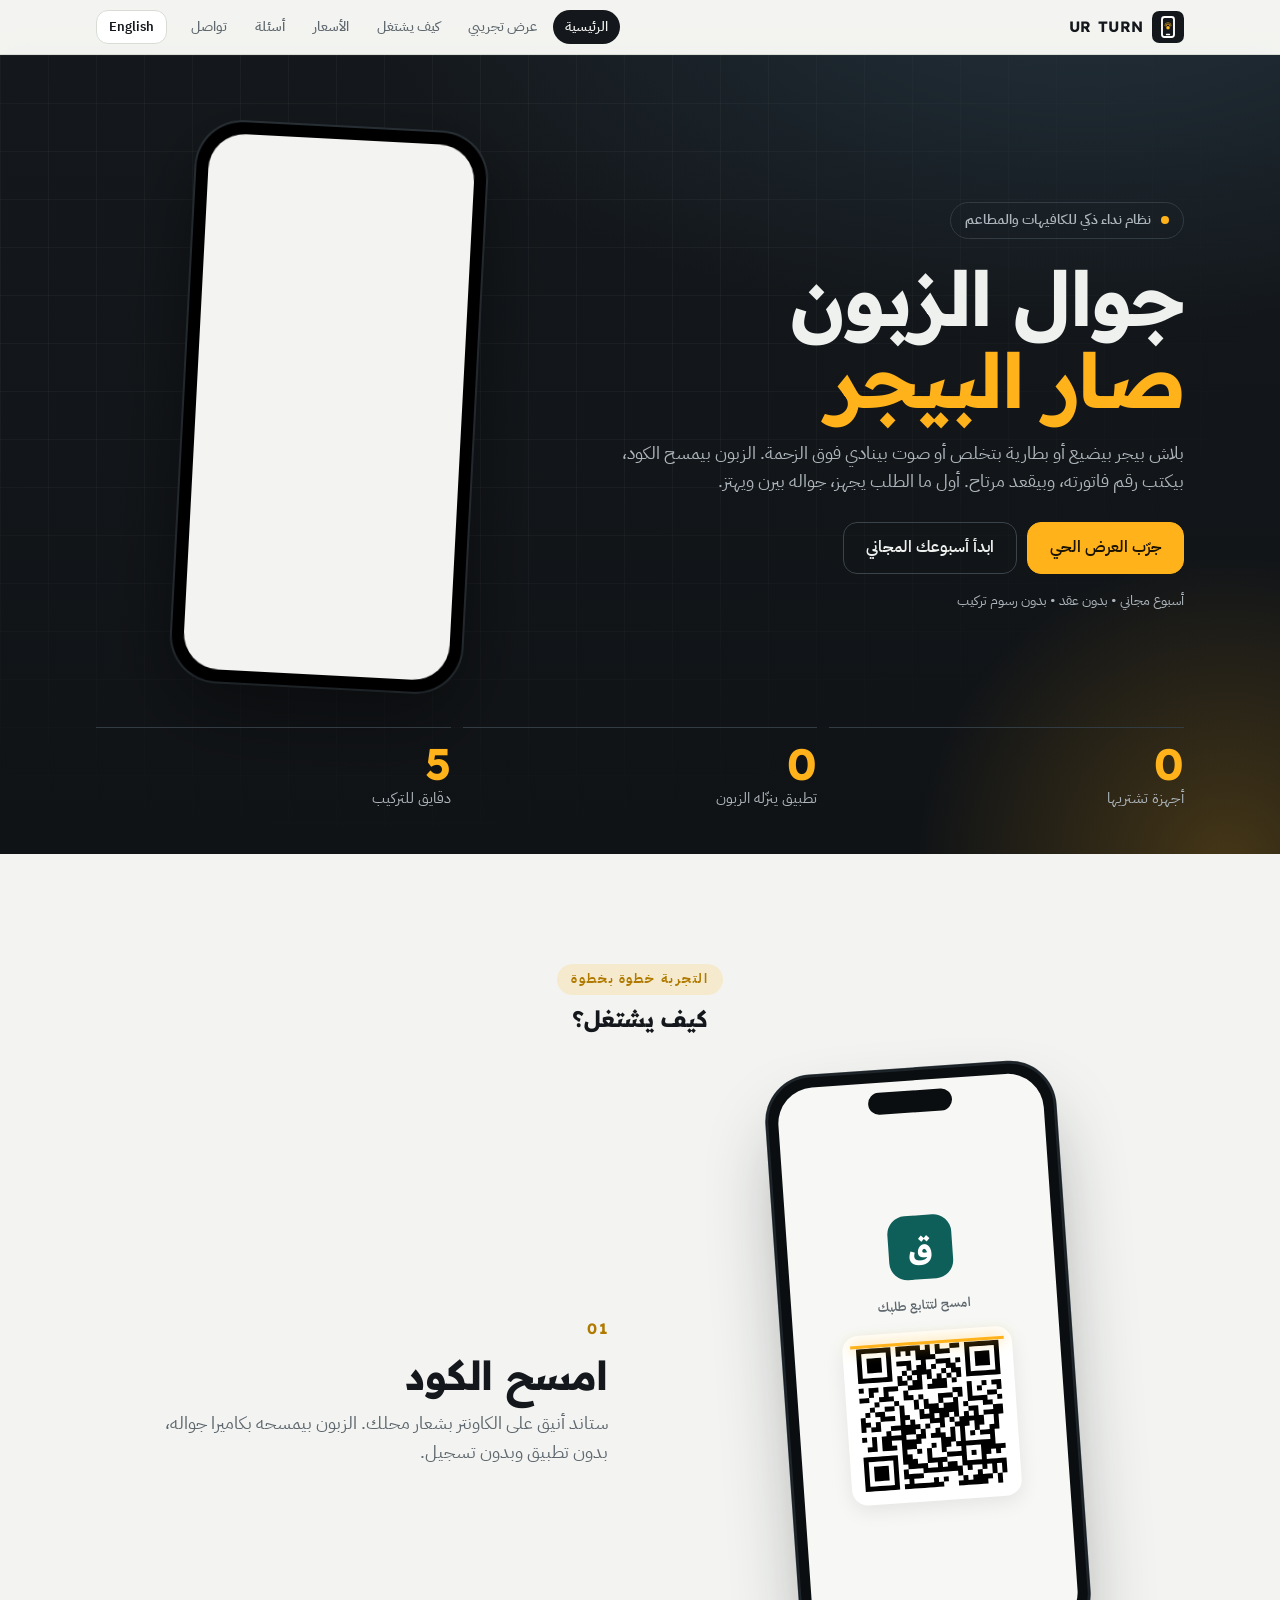
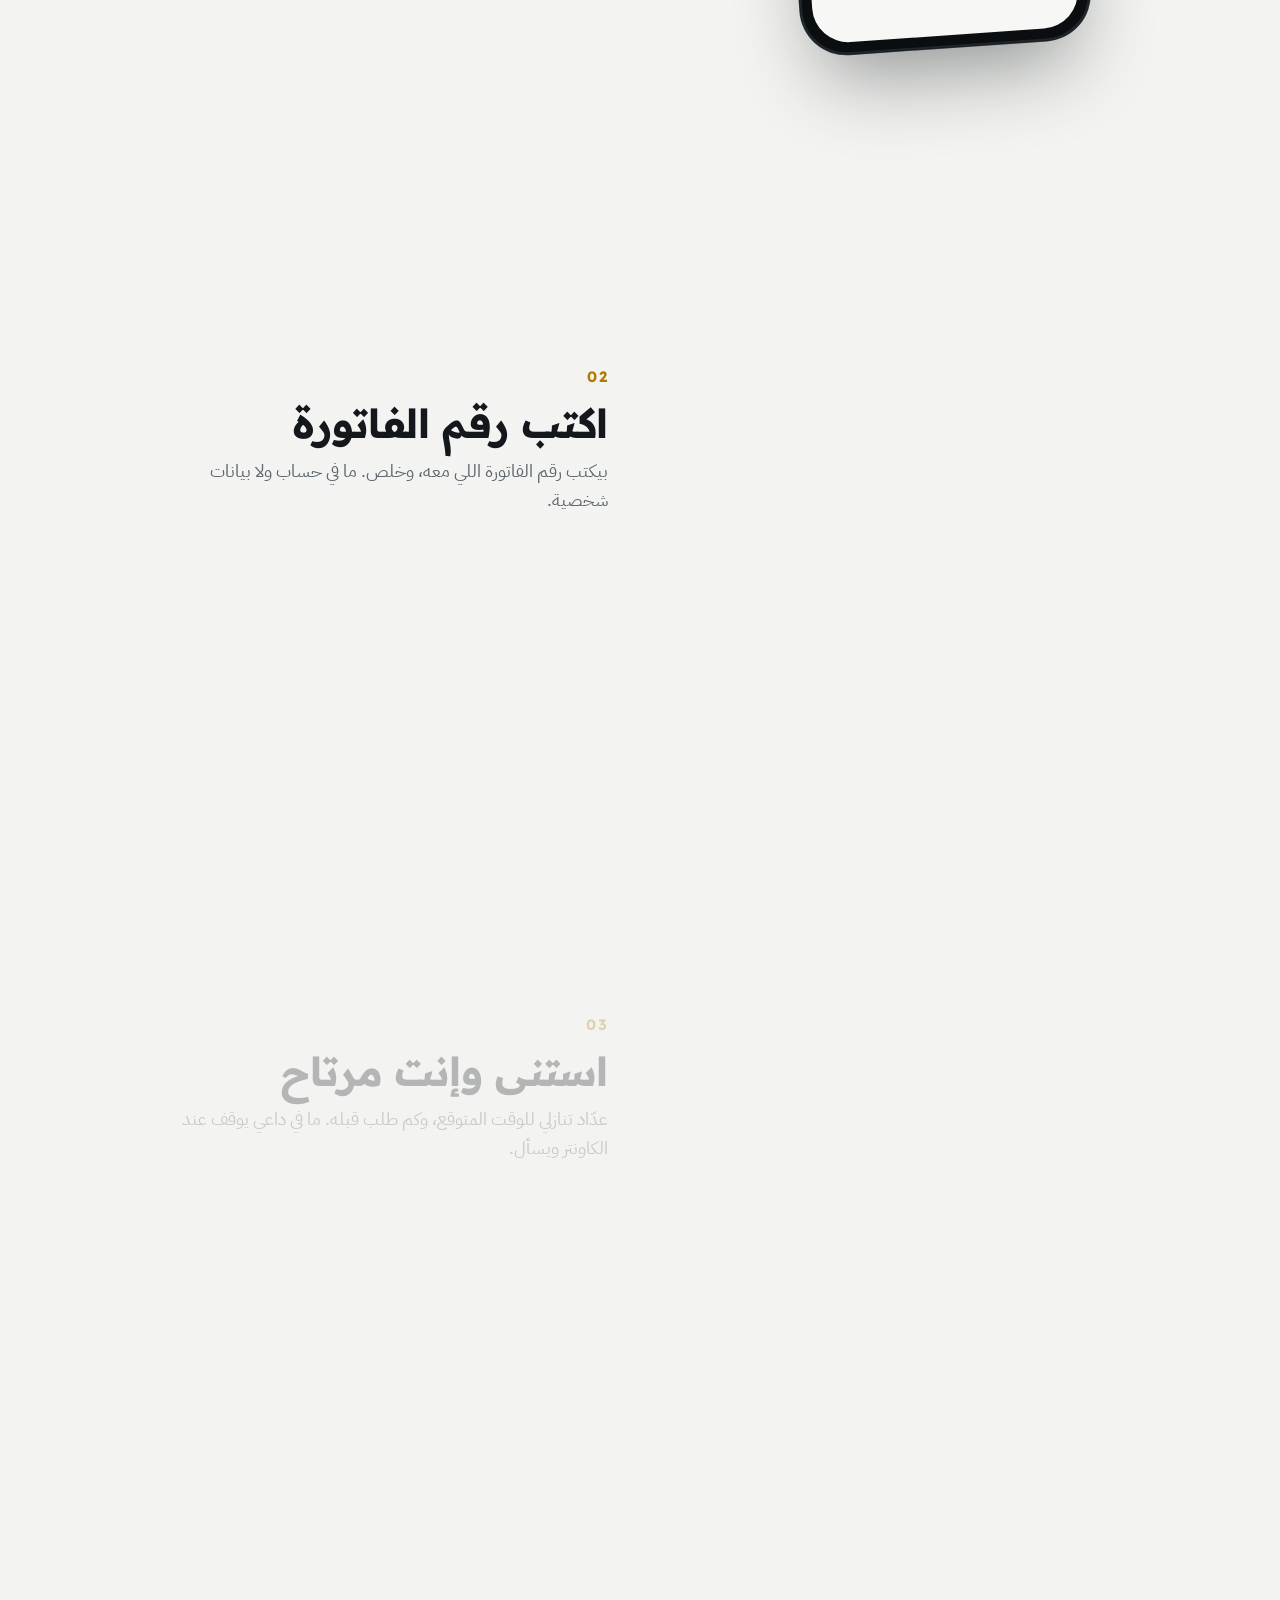
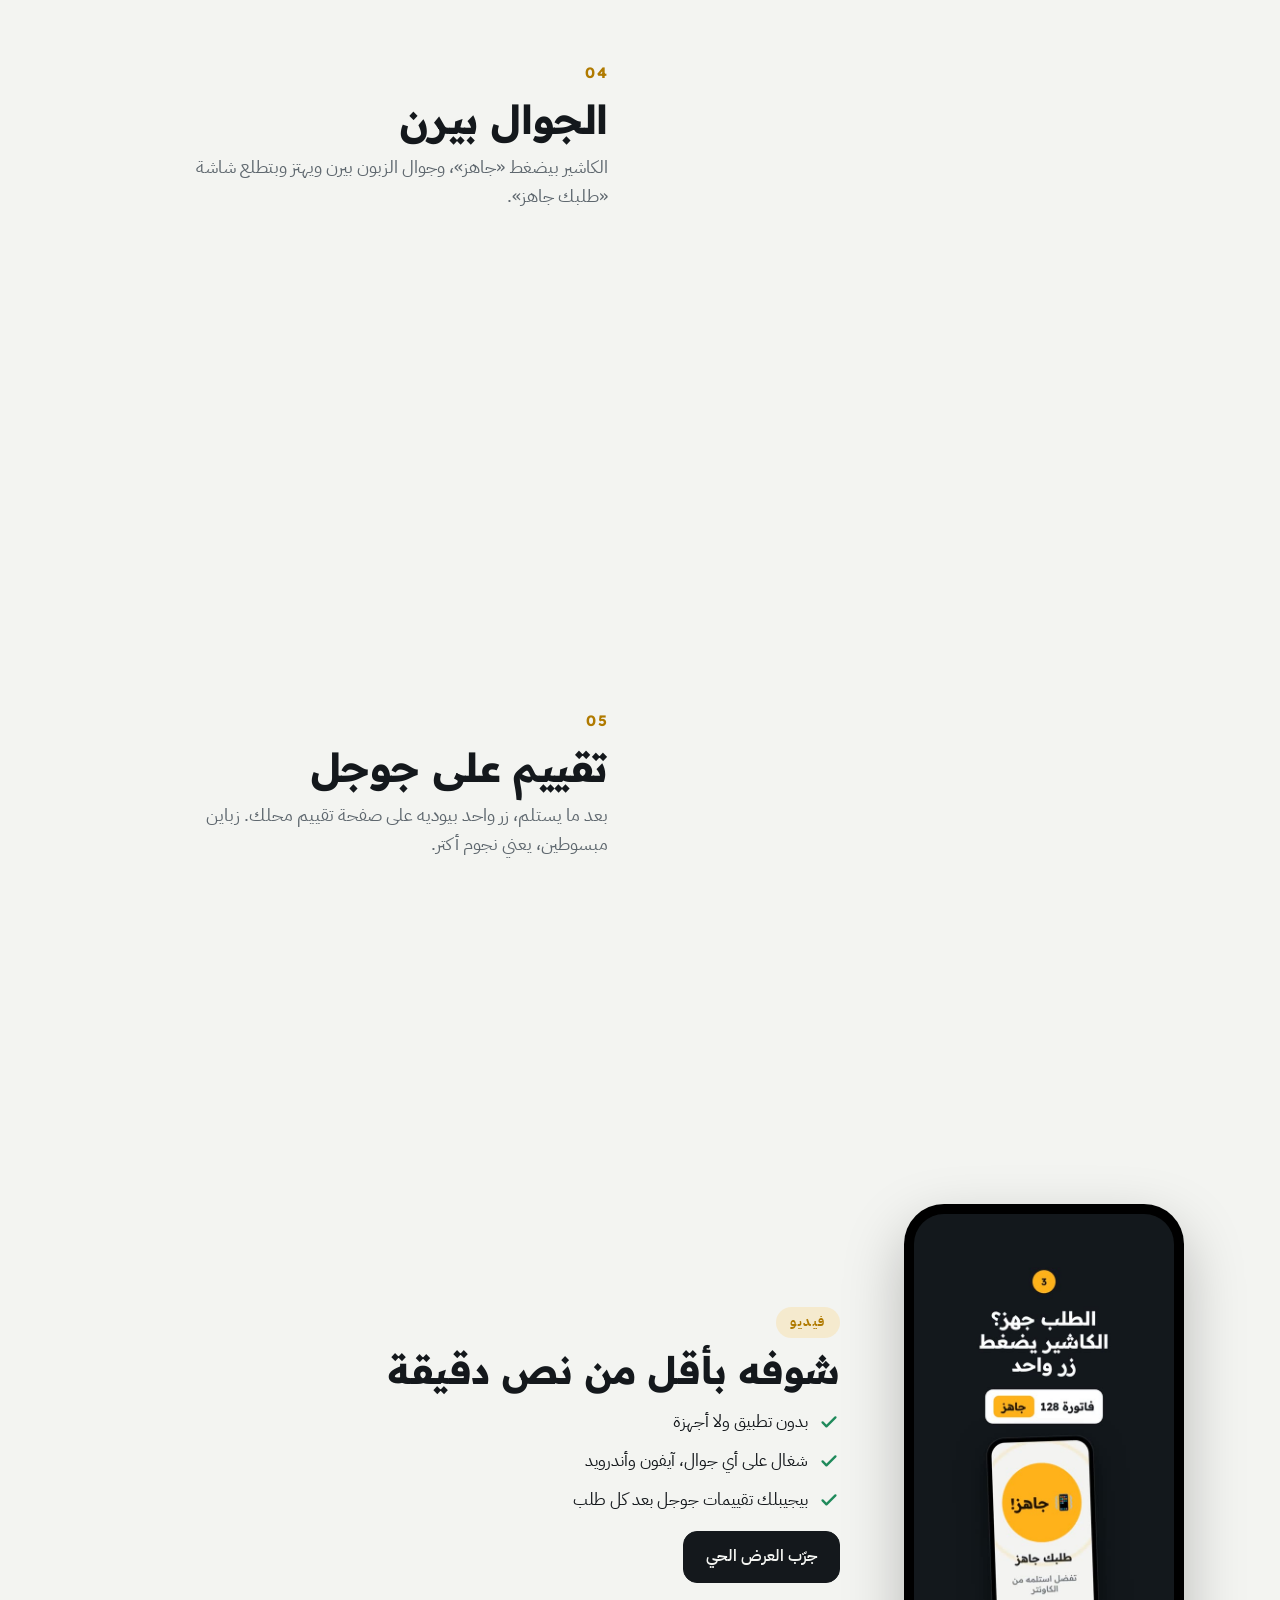
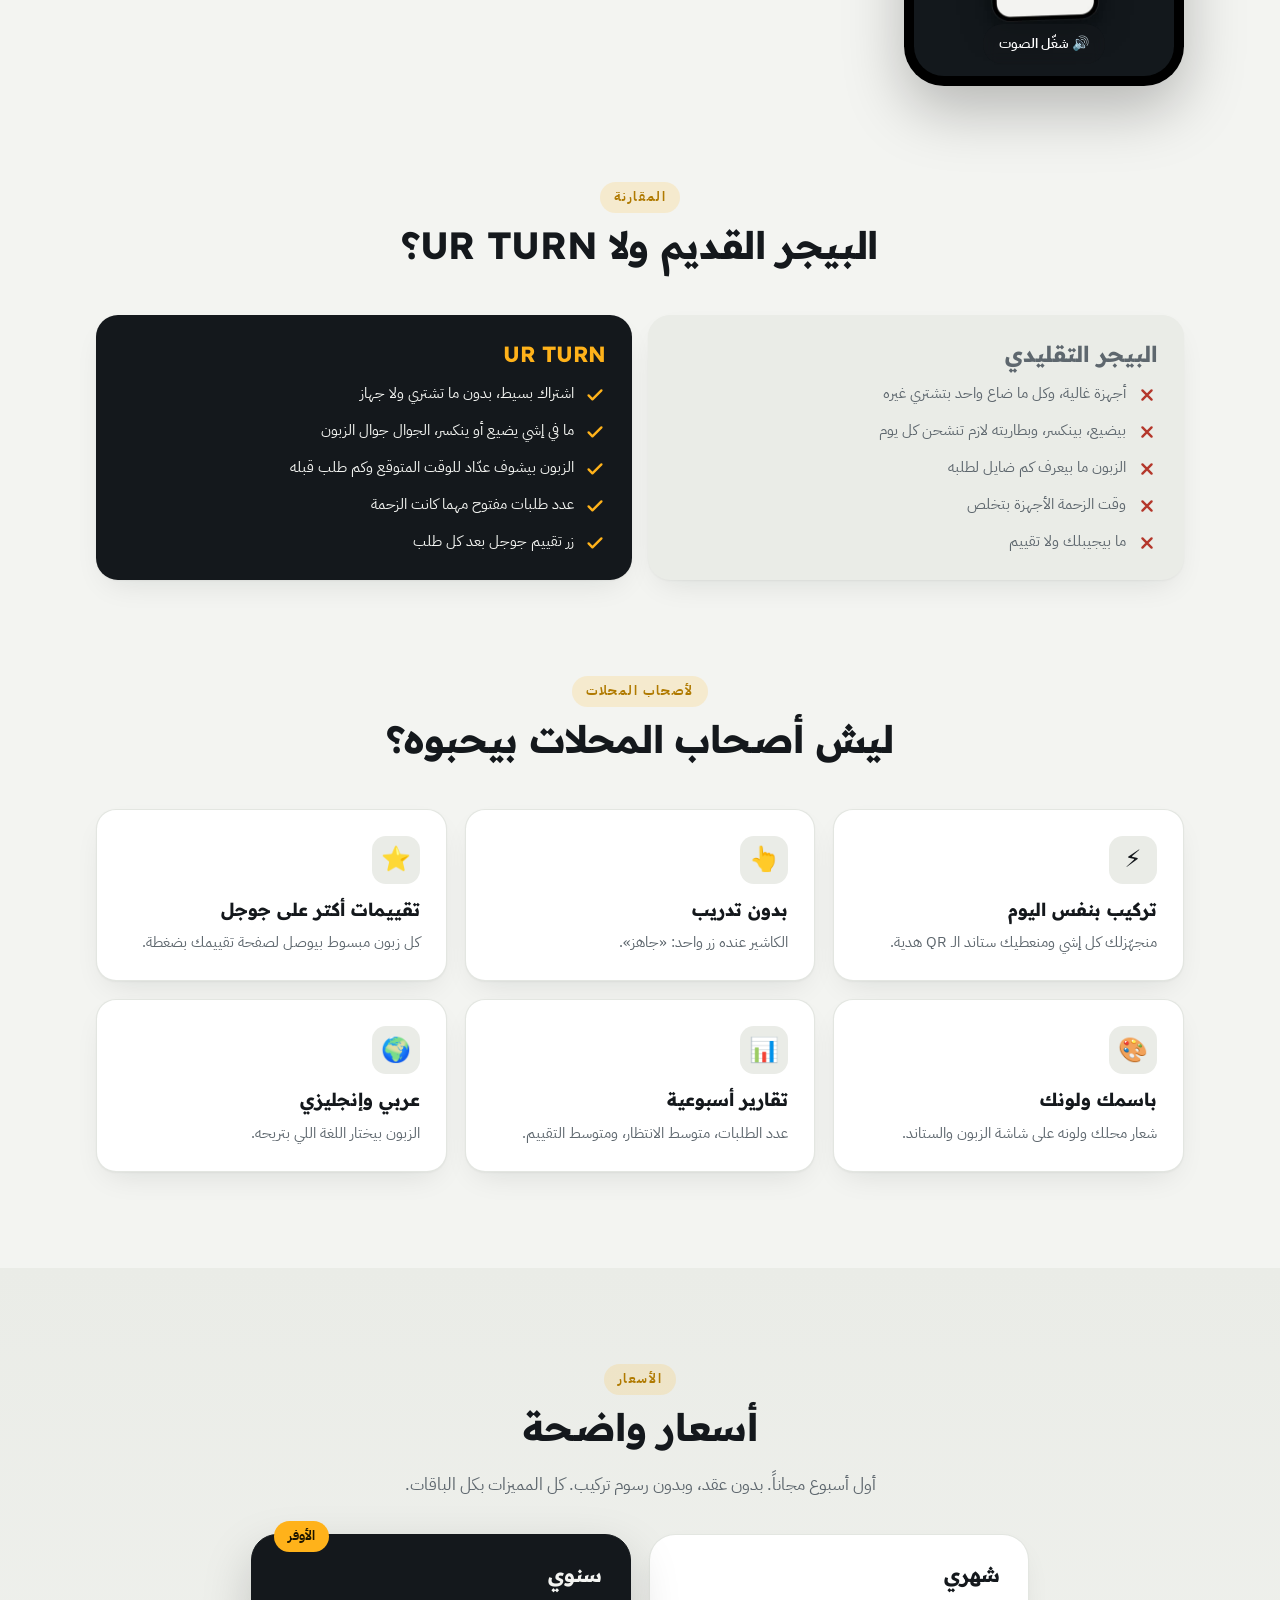
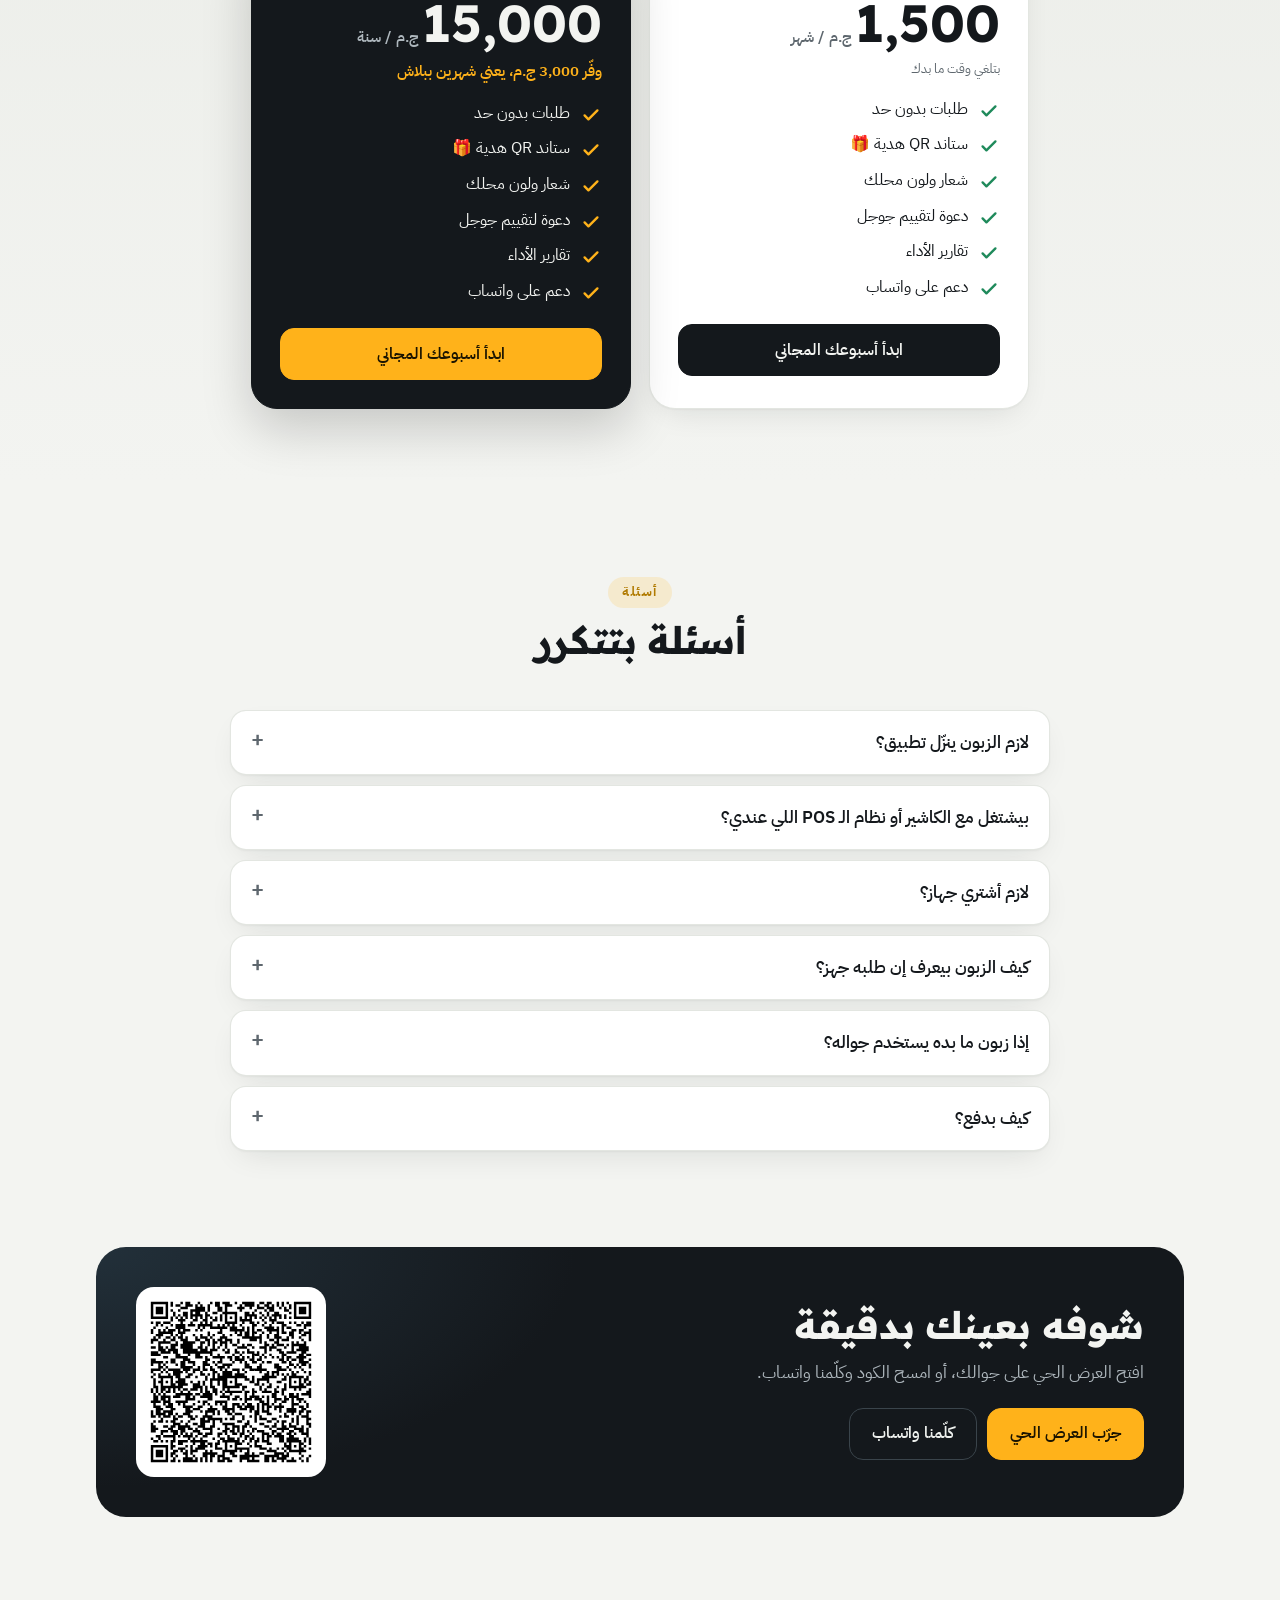
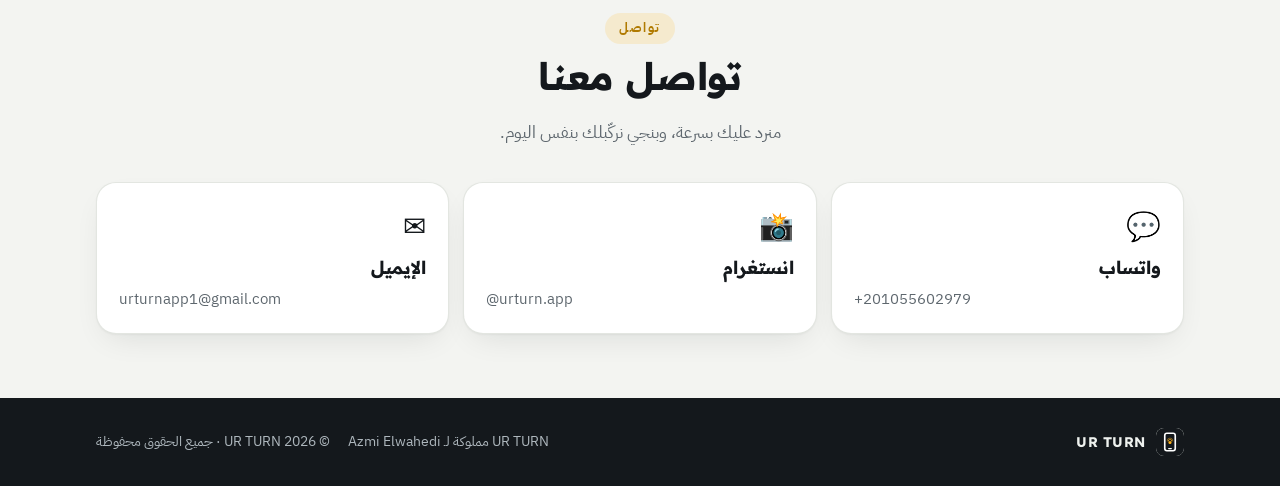
==== beta/index.html @ 0487f46a "beta: full-screen alert step for customers + cashier push bell Co-Authored-By: Claude Opus 5.5 <nore" ====
<!doctype html>
<html lang="ar" dir="rtl">
<head>
<meta charset="utf-8">
<meta name="viewport" content="width=device-width,initial-scale=1,viewport-fit=cover">
<title>UR TURN</title>
<meta name="description" content="UR TURN: جوال الزبون صار البيجر. نظام نداء ذكي للمقاهي والمطاعم بدون تطبيق.">
<meta name="theme-color" content="#14181C">
<link rel="icon" href="icon.svg" type="image/svg+xml">
<link rel="apple-touch-icon" href="icon-180.png">
<meta name="apple-mobile-web-app-capable" content="yes">
<meta name="mobile-web-app-capable" content="yes">
<link rel="preconnect" href="https://fonts.googleapis.com">
<link rel="preconnect" href="https://fonts.gstatic.com" crossorigin>
<link rel="stylesheet" href="https://fonts.googleapis.com/css2?family=Readex+Pro:wght@400;500;600;700&family=IBM+Plex+Sans+Arabic:wght@400;500;600&display=swap">
<link rel="stylesheet" href="style.css?v=202610310303">
</head>
<body>
<div id="intro" hidden><div class="in-wrap"><img src="icon-512.png" alt="" width="112" height="112"><b>UR TURN</b><span id="intro-t"></span><i></i></div></div>
<script>(function(){try{var sa=window.matchMedia("(display-mode: standalone)").matches||navigator.standalone===true;
var el=document.getElementById("intro");if(!sa||sessionStorage.getItem("urturn.intro")){el.remove();return;}
sessionStorage.setItem("urturn.intro","1");var en=localStorage.getItem("urturn.lang")==="en";
document.getElementById("intro-t").textContent=en?"Your turn comes to you":"دورك بيوصلك لحالك";el.hidden=false;
var done=function(){if(!el.parentNode)return;el.classList.add("out");setTimeout(function(){el.remove();},650);};
setTimeout(done,3600);var t0=Date.now();el.addEventListener("pointerdown",function(){if(Date.now()-t0>1500)done();});}catch(e){var x=document.getElementById("intro");if(x)x.remove();}})();</script>
<header class="top" id="topbar" hidden>
  <div class="wrap">
    <a class="logo" href="./"><img src="icon.svg" width="32" height="32" alt="">UR TURN</a>
    <nav class="tabs" id="tabs"></nav>
    <div class="tools"><button class="btn lang" id="langBtn" type="button">English</button></div>
  </div>
</header>
<main id="app"></main>
<div class="toast" id="toast" hidden></div>
<script src="qrcode.js?v=202610310303"></script>
<!-- app.js?v=202610310303 (lets pages from the old one-file version notice updates) -->
<script src="core.js?v=202610310303"></script>
<script>
// Load only the part this page needs (customer / cashier / admin / home), then start.
(function(){var p=new URLSearchParams(location.search),s=p.get("s")||"",v=p.get("v")||(s?"customer":"home"),
sa=window.matchMedia("(display-mode: standalone)").matches||navigator.standalone===true,ver="202610310303";
var parts=v==="admin"?["admin"]:(v==="cashier"||v==="owner")?["cashier"]:((v==="home"&&!sa)||v==="demo")?["customer","cashier","home"]:["customer"];
var i=0;(function next(){if(i>=parts.length){boot();return;}var sc=document.createElement("script");sc.src=parts[i++]+".js?v="+ver;sc.onload=next;
sc.onerror=function(){document.getElementById("app").innerHTML='<div class="center-msg"><p>⚠️ تعذّر التحميل، اسحب الصفحة لتحت للتحديث.</p></div>';};document.head.appendChild(sc);})();})();
</script>
</body>
</html>
---- beta/style.css ----
/* Layout: a launcher home, then four screens (demo split, customer, cashier, owner) routed by hash. Pager identity: deep ink + signal amber. */
:root{
  --bg:#F3F4F1; --surface:#FFFFFF; --surface-2:#EAECE7; --ink:#14181C; --muted:#5E676E; --line:#D8DCD5;
  --brand:#14181C; --signal:#FFB21A; --signal-ink:#1B1400; --ok:#1F8A5B; --ok-bg:#E2F3EA; --warn-bg:#FFF2D6; --danger:#B4372B;
  --display:"Readex Pro","IBM Plex Sans Arabic",system-ui,sans-serif;
  --body:"IBM Plex Sans Arabic","Readex Pro",system-ui,sans-serif;
  --r:14px; --shop:#0E5E5A; --shop-ink:#fff;
}
@media (prefers-color-scheme: dark){:root:not([data-theme="light"]){
  --bg:#0F1214; --surface:#171B1F; --surface-2:#20262B; --ink:#EEF1EE; --muted:#9AA4AB; --line:#2C343A;
  --brand:#EEF1EE; --ok:#4CC28A; --ok-bg:#15301F; --warn-bg:#33270A; --danger:#E5766A; color-scheme:dark}}
:root[data-theme="dark"]{
  --bg:#0F1214; --surface:#171B1F; --surface-2:#20262B; --ink:#EEF1EE; --muted:#9AA4AB; --line:#2C343A;
  --brand:#EEF1EE; --ok:#4CC28A; --ok-bg:#15301F; --warn-bg:#33270A; --danger:#E5766A; color-scheme:dark}
*{box-sizing:border-box}
body{background:var(--bg);color:var(--ink);font-family:var(--body);font-size:15px;line-height:1.6;margin:0}
button,input,select{font:inherit;color:inherit}
h1,h2,h3{font-family:var(--display);line-height:1.2;text-wrap:balance;margin:0}
a{color:inherit}
.wrap{max-width:1120px;margin:0 auto;padding-left:max(16px,env(safe-area-inset-left,0px));padding-right:max(16px,env(safe-area-inset-right,0px))}
.num{font-family:var(--display);font-variant-numeric:tabular-nums}

/* top bar */
.top{position:sticky;top:env(safe-area-inset-top,0px);z-index:20;background:var(--bg);border-bottom:1px solid var(--line)}
body::before{content:"";position:fixed;inset:0 0 auto;height:env(safe-area-inset-top,0px);z-index:21;background:var(--bg)}
.top .wrap{display:flex;align-items:center;gap:12px;padding-block:10px;flex-wrap:wrap}
.logo{display:flex;align-items:center;gap:8px;text-decoration:none;font-family:var(--display);font-weight:700;letter-spacing:.04em}
.logo-mark{width:30px;height:30px;border-radius:9px;background:var(--ink);display:grid;place-items:center;position:relative}
.logo-mark::after{content:"";width:10px;height:10px;border-radius:50%;background:var(--signal);box-shadow:0 0 0 4px color-mix(in srgb,var(--signal) 35%,transparent)}
.tabs{display:flex;gap:4px;flex-wrap:wrap;margin-inline-start:auto}
.tabs a{padding:6px 12px;border-radius:999px;text-decoration:none;color:var(--muted);font-weight:500;font-size:14px}
.tabs a[aria-current="page"]{background:var(--ink);color:var(--bg)}
.tools{display:flex;gap:8px;align-items:center}
.chip{display:inline-flex;align-items:center;gap:6px;font-size:12px;color:var(--muted);padding:4px 10px;border:1px solid var(--line);border-radius:999px;white-space:nowrap}
.dot{width:8px;height:8px;border-radius:50%;background:var(--muted)}
.dot.on{background:var(--ok)}
.btn{display:inline-flex;align-items:center;justify-content:center;gap:8px;border:1px solid var(--line);background:var(--surface);border-radius:12px;padding:10px 16px;font-weight:600;cursor:pointer;text-decoration:none;min-height:44px}
.btn:focus-visible,.tabs a:focus-visible,input:focus-visible,select:focus-visible{outline:3px solid var(--signal);outline-offset:2px}
.btn.primary{background:var(--ink);color:var(--bg);border-color:var(--ink)}
.btn.signal{background:var(--signal);color:var(--signal-ink);border-color:var(--signal)}
.btn.ok{background:var(--ok);color:#fff;border-color:var(--ok)}
.btn.ghost{background:transparent}
.btn.small{min-height:36px;padding:6px 12px;font-size:14px;border-radius:10px}
.btn.lang{min-height:34px;padding:4px 12px;font-size:13px}

/* home */
.hero{padding-block:40px 24px;display:grid;grid-template-columns:1.2fr 1fr;gap:32px;align-items:center}
.eyebrow{font-size:13px;letter-spacing:.08em;color:var(--muted);font-weight:600}
.hero h1{font-size:clamp(30px,5vw,50px);font-weight:700;margin-block:10px 14px}
.hero h1 em{font-style:normal;background:var(--signal);color:var(--signal-ink);padding:0 .2em;border-radius:8px}
.hero p{color:var(--muted);font-size:17px;max-width:58ch;margin:0 0 20px}
.cta{display:flex;gap:10px;flex-wrap:wrap}
.pager-art{background:var(--ink);color:var(--bg);border-radius:28px;padding:26px;display:grid;gap:14px;min-width:0}
.pager-art .ring{display:flex;align-items:center;gap:14px}
.pulse{width:54px;height:54px;border-radius:50%;background:var(--signal);flex:none;animation:pulse 1.4s infinite}
@keyframes pulse{0%{box-shadow:0 0 0 0 color-mix(in srgb,var(--signal) 70%,transparent)}100%{box-shadow:0 0 0 22px transparent}}
.pager-art .big{font-family:var(--display);font-size:46px;font-weight:700;line-height:1}
.pager-art small{opacity:.7}
.section{padding-block:28px}
.section h2{font-size:24px;margin-bottom:16px}
.steps{display:grid;grid-template-columns:repeat(4,1fr);gap:12px;list-style:none;padding:0;margin:0;counter-reset:s}
.steps li{background:var(--surface);border:1px solid var(--line);border-radius:var(--r);padding:16px;counter-increment:s;min-width:0}
.steps li::before{content:counter(s);display:grid;place-items:center;width:30px;height:30px;border-radius:50%;background:var(--signal);color:var(--signal-ink);font-family:var(--display);font-weight:700;margin-bottom:10px}
.steps b{display:block;font-family:var(--display);margin-bottom:4px}
.steps span{color:var(--muted);font-size:14px}
.cols{display:grid;grid-template-columns:1fr 1fr;gap:24px}
.list{display:grid;gap:10px;padding:0;margin:0;list-style:none}
.list li{display:flex;gap:10px;align-items:flex-start}
.list li::before{content:"";width:8px;height:8px;border-radius:2px;background:var(--signal);margin-top:9px;flex:none}
.note{background:var(--surface);border:1px solid var(--line);border-radius:var(--r);padding:18px}
.screens{display:grid;grid-template-columns:repeat(3,1fr);gap:12px}
.screen-card{display:grid;gap:6px;background:var(--surface);border:1px solid var(--line);border-radius:var(--r);padding:16px;text-decoration:none}
.screen-card b{font-family:var(--display);font-size:17px}
.screen-card span{color:var(--muted);font-size:14px}
.screen-card i{font-style:normal;font-weight:600;font-size:14px;margin-top:6px}

/* demo split */
.demo{display:grid;grid-template-columns:380px 1fr;gap:24px;padding-block:20px;align-items:start}
.demo-hint{grid-column:1/-1;background:var(--warn-bg);border-radius:12px;padding:10px 14px;font-size:14px}
.phone{width:100%;max-width:380px;margin-inline:auto;border:10px solid var(--ink);border-radius:40px;overflow:hidden;background:var(--surface);height:680px;display:flex;flex-direction:column;position:relative}
.phone .cust{flex:1;overflow:auto}
.label{font-size:12px;letter-spacing:.08em;font-weight:600;color:var(--muted);margin-bottom:8px;text-align:center}

/* customer */
.cust{display:flex;flex-direction:column;min-height:100%;background:var(--surface)}
.cust-head{background:var(--shop);color:var(--shop-ink);padding:22px 20px 26px;display:flex;flex-direction:column;align-items:center;gap:10px;text-align:center}
.shop-logo{width:72px;height:72px;border-radius:20px;object-fit:cover;background:var(--surface);display:grid;place-items:center;font-family:var(--display);font-weight:700;font-size:30px;color:var(--shop);box-shadow:0 4px 18px rgba(0,0,0,.18)}
.cust-head h2{font-size:21px}
.cust-body{flex:1;padding:22px 20px;display:flex;flex-direction:column;gap:14px}
.cust-body p{margin:0;color:var(--muted)}
.big-input{width:100%;font-family:var(--display);font-size:34px;text-align:center;letter-spacing:.12em;padding:14px;border:2px solid var(--line);border-radius:16px;background:var(--bg);direction:ltr}
.big-input:focus{border-color:var(--shop);outline:none}
.cust .btn{width:100%;min-height:54px;font-size:17px}
.cust .btn.shop{background:var(--shop);color:var(--shop-ink);border-color:var(--shop)}
.wait-card{background:var(--bg);border-radius:20px;padding:22px;text-align:center;display:grid;gap:6px;justify-items:center}
.wait-card .num{font-size:56px;font-weight:700;line-height:1}
.wait-anim{display:flex;gap:6px;margin-top:6px}
.wait-anim span{width:9px;height:9px;border-radius:50%;background:var(--shop);animation:bob 1.2s infinite}
.wait-anim span:nth-child(2){animation-delay:.15s}.wait-anim span:nth-child(3){animation-delay:.3s}
@keyframes bob{0%,80%,100%{opacity:.25;transform:translateY(0)}40%{opacity:1;transform:translateY(-5px)}}
.tip{font-size:13px;background:var(--warn-bg);border-radius:12px;padding:10px 12px;color:var(--ink)}
.link-btn{background:none;border:0;color:var(--muted);text-decoration:underline;cursor:pointer;padding:6px;font-size:14px}
.ringing{position:absolute;inset:0;z-index:5;background:var(--signal);color:var(--signal-ink);display:flex;flex-direction:column;align-items:center;justify-content:center;gap:16px;padding:24px;text-align:center;animation:flash .8s infinite alternate}
.cust-full .ringing{position:fixed;padding-top:calc(24px + env(safe-area-inset-top,0px));padding-bottom:calc(24px + env(safe-area-inset-bottom,0px))}
@keyframes flash{from{background:var(--signal)}to{background:#FFE08A}}
.ringing .bell{font-size:64px;animation:shake .5s infinite}
@keyframes shake{0%,100%{transform:rotate(0)}25%{transform:rotate(-14deg)}75%{transform:rotate(14deg)}}
.ringing h2{font-size:34px}
.ringing .num{font-size:64px;font-weight:700;line-height:1}
.ringing .btn{background:var(--signal-ink);color:#fff;border-color:var(--signal-ink);max-width:320px}
.stars{display:flex;gap:6px;justify-content:center;direction:ltr}
.stars button{background:none;border:0;font-size:36px;cursor:pointer;color:var(--line);padding:2px;line-height:1}
.stars button.on{color:var(--signal)}
.g-btn{background:#fff;color:#1f1f1f;border:1px solid #dadce0}
.powered{text-align:center;font-size:12px;color:var(--muted);padding:12px;border-top:1px solid var(--line)}
.powered a{text-decoration:none;font-weight:600}
.cust-full{max-width:520px;margin:0 auto;min-height:100vh;position:relative}

/* cashier */
.panel{background:var(--surface);border:1px solid var(--line);border-radius:20px;padding:18px;min-width:0}
.panel-head{display:flex;align-items:center;gap:10px;flex-wrap:wrap;margin-bottom:14px}
.panel-head h2{font-size:20px;margin-inline-end:auto}
.stats{display:grid;grid-template-columns:repeat(3,1fr);gap:10px;margin-bottom:14px}
.stat{background:var(--bg);border-radius:12px;padding:10px 12px}
.stat b{display:block;font-family:var(--display);font-size:26px;line-height:1.1}
.stat span{font-size:12px;color:var(--muted)}
.add-row{display:flex;gap:8px;margin-bottom:16px}
.add-row input{flex:1;min-width:0;border:1px solid var(--line);border-radius:12px;padding:10px 12px;background:var(--bg);font-family:var(--display);font-size:18px;direction:ltr;text-align:center}
.col-title{font-size:13px;font-weight:600;color:var(--muted);letter-spacing:.04em;margin:14px 0 8px;display:flex;gap:8px;align-items:center}
.count{background:var(--surface-2);border-radius:999px;padding:0 8px;font-size:12px}
.orders{display:grid;gap:8px}
.order{display:flex;align-items:center;gap:12px;border:1px solid var(--line);border-radius:14px;padding:10px 12px;background:var(--surface);flex-wrap:wrap}
.order .num{font-size:28px;font-weight:700;min-width:72px}
.order .meta{flex:1;min-width:110px;font-size:13px;color:var(--muted);display:grid}
.order .acts{display:flex;gap:6px;flex-wrap:wrap}
.order.ready{background:var(--ok-bg);border-color:transparent}
.pill{display:inline-block;font-size:12px;font-weight:600;padding:1px 8px;border-radius:999px;background:var(--warn-bg);color:var(--ink);width:max-content}
.order.ready .pill{background:var(--ok);color:#fff}
.empty{border:1px dashed var(--line);border-radius:14px;padding:16px;text-align:center;color:var(--muted);font-size:14px}
.btn.ready-btn{background:var(--signal);color:var(--signal-ink);border-color:var(--signal);min-width:110px;font-size:16px}

/* setup guide */
.setup{display:grid;gap:8px;list-style:none;padding:0;margin:0;counter-reset:su}
.setup li{display:flex;align-items:center;gap:10px;counter-increment:su;background:var(--bg);border-radius:12px;padding:8px 12px}
.setup li::before{content:counter(su);width:26px;height:26px;border-radius:50%;background:var(--signal);color:var(--signal-ink);display:grid;place-items:center;font-family:var(--display);font-weight:700;font-size:13px;flex:none}
.setup li span{flex:1}
.setup li small{color:var(--muted);font-variant-numeric:tabular-nums}
.trial{background:var(--ink);color:var(--bg);border-radius:var(--r);padding:18px;display:grid;gap:6px}
.trial h2{font-size:20px;margin:0}
.trial p{margin:0;opacity:.85}
/* owner */
.owner{display:grid;grid-template-columns:1fr 340px;gap:24px;padding-block:20px;align-items:start}
.form{display:grid;gap:16px}
.field{display:grid;gap:6px}
.field label{font-weight:600;font-size:14px}
.field small{color:var(--muted);font-size:13px}
.field input[type=text],.field input[type=url]{border:1px solid var(--line);border-radius:12px;padding:10px 12px;background:var(--bg);width:100%}
.logo-row{display:flex;gap:12px;align-items:center;flex-wrap:wrap}
.swatches{display:flex;gap:8px;flex-wrap:wrap}
.swatch{width:36px;height:36px;border-radius:50%;border:3px solid var(--surface);box-shadow:0 0 0 1px var(--line);cursor:pointer}
.swatch[aria-pressed="true"]{box-shadow:0 0 0 3px var(--ink)}
.presets{display:flex;gap:8px;flex-wrap:wrap}
.poster{background:var(--shop);color:var(--shop-ink);border-radius:24px;padding:22px;text-align:center;display:grid;gap:12px;justify-items:center}
.poster .qr{background:#fff;padding:12px;border-radius:16px;line-height:0}
.poster .qr img,.poster .qr canvas{width:180px;height:180px}
.poster h3{font-size:24px}
.poster p{margin:0;opacity:.9;font-size:14px}
.poster .ur{font-size:12px;opacity:.8;letter-spacing:.06em}
.copy-row{display:flex;gap:8px;margin-top:12px}
.copy-row input{flex:1;min-width:0;border:1px solid var(--line);border-radius:10px;padding:8px 10px;background:var(--bg);font-size:12px;direction:ltr}
.saved{color:var(--ok);font-weight:600;font-size:14px}

@media (max-width:860px){
  .hero,.cols,.owner,.demo{grid-template-columns:1fr}
  .steps{grid-template-columns:1fr 1fr}
  .screens{grid-template-columns:1fr}
  .phone{height:600px}
}
@media (max-width:520px){
  .steps{grid-template-columns:1fr}
  .tabs{margin-inline-start:0;width:100%;order:3}
  .tools{margin-inline-start:auto}
}
@media (prefers-reduced-motion:reduce){*{animation:none!important}}

/* live system additions */
.staff-head{display:flex;align-items:center;gap:12px;flex-wrap:wrap;padding-block:12px;border-bottom:1px solid var(--line);background:var(--surface)}
.staff-head .shop-logo{width:40px;height:40px;border-radius:12px;font-size:18px;box-shadow:none;border:1px solid var(--line)}
.staff-head b{font-family:var(--display);font-size:17px}
.staff-head nav{display:flex;gap:6px;margin-inline-start:auto;flex-wrap:wrap}
.toast{position:fixed;inset-inline:16px;bottom:calc(16px + env(safe-area-inset-bottom,0px));z-index:50;background:var(--ink);color:var(--bg);padding:12px 16px;border-radius:12px;text-align:center;max-width:520px;margin:0 auto}
.stats.four{grid-template-columns:repeat(4,1fr)}
@media (max-width:520px){.stats.four{grid-template-columns:1fr 1fr}}
.tbl-wrap{overflow-x:auto}
.tbl{width:100%;border-collapse:collapse;font-size:14px}
.tbl th,.tbl td{text-align:start;padding:8px;border-bottom:1px solid var(--line);white-space:nowrap}
.links{display:grid;gap:10px}
.links .copy-row{margin:0}
.links label{font-size:13px;font-weight:600}
.qr svg{width:180px;height:180px;display:block}
.center-msg{max-width:520px;margin:60px auto;text-align:center;display:grid;gap:12px;padding-inline:16px}
.offline{background:var(--warn-bg);font-size:13px;padding:6px 12px;text-align:center}

[hidden]{display:none!important}
/* subscriptions */
.plans{display:grid;grid-template-columns:repeat(auto-fit,minmax(110px,1fr));gap:10px}
.plan{border:1px solid var(--line);border-radius:14px;padding:12px;display:grid;gap:6px;justify-items:start}
.plan .price{font-family:var(--display);font-size:22px;font-weight:700}
.plan .price small{font-size:13px;font-weight:500}
.subbar{display:flex;gap:12px;align-items:center;justify-content:space-between;flex-wrap:wrap;border-radius:14px;padding:12px 14px;font-weight:500}
.subbar.ok{background:var(--bg);border:1px solid var(--line)}
.subbar.soon{background:var(--warn-bg)}
.subbar.ended{background:#B42318;color:#fff}
.dl{font-weight:700}.dl.good{color:#2F6B2A}.dl.warn{color:#B45309}.dl.bad{color:#B42318}
.order.late{border-color:#B42318}
.tbl td{vertical-align:top}

/* ---------- landing ---------- */
.lp{--dark:#14181C;--dark-2:#1E252B;--on-dark:#EEF1EE;--on-dark-2:#AEB7BD}
.btn.lg{min-height:52px;padding:12px 22px;font-size:16px;border-radius:14px}
.btn.on-dark{color:var(--on-dark);border-color:#3A444B}
.btn.on-dark:hover{background:#1E252B}
.lp-hero{background:var(--dark);color:var(--on-dark);padding-block:48px 0;overflow:hidden;position:relative}
.lp-hero::before{content:"";position:absolute;inset:auto -20% -40% auto;width:620px;height:620px;border-radius:50%;background:radial-gradient(closest-side,color-mix(in srgb,var(--signal) 22%,transparent),transparent);pointer-events:none}
.lp-hero-in{display:grid;grid-template-columns:1.25fr 1fr;gap:40px;align-items:center;position:relative}
.lp-eyebrow{display:inline-flex;align-items:center;gap:10px;font-size:14px;font-weight:600;color:var(--on-dark-2);border:1px solid #333C42;border-radius:999px;padding:6px 14px}
.lp-eyebrow .dot{width:8px;height:8px;border-radius:50%;background:var(--signal);box-shadow:0 0 0 0 var(--signal);animation:pulse 1.4s infinite}
.lp-hero h1{font-size:clamp(36px,6.4vw,68px);line-height:1.08;margin:18px 0 18px;font-weight:700;letter-spacing:-.01em}
.lp-hero h1 em{font-style:normal;color:var(--signal)}
.lp-hero p{color:var(--on-dark-2);font-size:18px;max-width:54ch;margin:0 0 26px}
.lp-note{display:block;margin-top:16px;color:var(--on-dark-2);font-size:14px}
.lp-phone{justify-self:center;width:290px;height:560px;border-radius:46px;background:#000;padding:12px;box-shadow:0 30px 80px rgba(0,0,0,.45),0 0 0 2px #2C343A;transform:rotate(-3deg)}
[dir=rtl] .lp-phone{transform:rotate(3deg)}
.lp-scr{position:relative;width:100%;height:100%;border-radius:36px;background:#F3F4F1;color:#14181C;overflow:hidden}
.lp-scr .st{position:absolute;inset:0;display:flex;flex-direction:column;align-items:center;justify-content:center;gap:12px;padding:24px;text-align:center;opacity:0}
.lp-scr .st1{animation:st1 9s infinite}.lp-scr .st2{animation:st2 9s infinite;background:var(--signal);color:var(--signal-ink)}.lp-scr .st3{animation:st3 9s infinite}
@keyframes st1{0%,38%{opacity:1}42%,100%{opacity:0}}
@keyframes st2{0%,38%{opacity:0}42%,72%{opacity:1}76%,100%{opacity:0}}
@keyframes st3{0%,72%{opacity:0}76%,98%{opacity:1}100%{opacity:0}}
.lg-logo{width:64px;height:64px;border-radius:18px;background:#0E5E5A;color:#fff;display:grid;place-items:center;font-family:var(--display);font-weight:700}
.lp-scr .num{font-size:64px;line-height:1}
.lp-scr small{color:#5E676E}
.lp-scr .chip{background:#EAECE7;border-radius:999px;padding:6px 14px;font-size:14px;font-weight:600}
.lp-scr .chip.dark{background:var(--signal-ink);color:#fff}
.lp-scr .dots{display:flex;gap:6px}.lp-scr .dots i{width:8px;height:8px;border-radius:50%;background:#14181C;animation:bob 1.2s infinite}.lp-scr .dots i:nth-child(2){animation-delay:.2s}.lp-scr .dots i:nth-child(3){animation-delay:.4s}
.lp-scr .st2 b{font-family:var(--display);font-size:28px}
.bell{position:relative;width:120px;height:120px;border-radius:50%;background:#fff;display:grid;place-items:center;font-size:52px;animation:shake .5s infinite}
.bell .wave{position:absolute;inset:0;border-radius:50%;border:6px solid #fff;animation:wave 1.2s infinite}
@keyframes wave{from{transform:scale(1);opacity:.9}to{transform:scale(1.6);opacity:0}}
.stars5{font-size:40px;color:var(--signal);letter-spacing:2px}
.gbtn{display:flex;align-items:center;gap:8px;background:#fff;border:1px solid #D8DCD5;border-radius:14px;padding:10px 16px;font-weight:600}
.lp-kpis{display:grid;grid-template-columns:repeat(3,1fr);gap:12px;padding-block:40px 44px;position:relative}
.lp-kpis div{border-top:1px solid #333C42;padding-top:14px}
.lp-kpis b{display:block;font-family:var(--display);font-size:44px;color:var(--signal);line-height:1}
.lp-kpis span{color:var(--on-dark-2);font-size:15px}
.lp-sec{padding-block:64px 8px}
.lp-sec h2{font-size:clamp(26px,3.6vw,38px);margin-bottom:10px}
.lp-lead{color:var(--muted);font-size:17px;margin:0 0 26px;max-width:60ch}
.lp-steps{list-style:none;margin:20px 0 0;padding:0;display:grid;grid-template-columns:repeat(4,1fr);gap:14px}
.lp-steps li{background:var(--surface);border:1px solid var(--line);border-radius:20px;padding:22px;display:grid;gap:8px;align-content:start;min-width:0}
.lp-steps .n{width:40px;height:40px;border-radius:12px;background:var(--ink);color:var(--signal);display:grid;place-items:center;font-family:var(--display);font-weight:700;font-size:18px}
.lp-steps b{font-family:var(--display);font-size:19px}
.lp-steps span:last-child{color:var(--muted)}
.lp-video{display:grid;grid-template-columns:auto 1fr;gap:48px;align-items:center}
.vid-frame{width:280px;border-radius:40px;background:#000;padding:10px;box-shadow:0 24px 60px rgba(0,0,0,.25)}
.vid-frame video{display:block;width:100%;aspect-ratio:9/16;border-radius:30px;background:#14181C;object-fit:cover}
.lp-checks{list-style:none;padding:0;margin:14px 0 0;display:grid;gap:12px}
.lp-checks li{display:flex;gap:10px;align-items:flex-start;font-size:17px}
.ic{width:22px;height:22px;flex:none;margin-top:3px}
.lp-checks .ic,.vs.new .ic{color:var(--ok)}
.lp-vs{display:grid;grid-template-columns:1fr 1fr;gap:16px;margin-top:20px}
.vs{border-radius:22px;padding:26px}
.vs h3{font-size:22px;margin-bottom:14px}
.vs ul{list-style:none;padding:0;margin:0;display:grid;gap:12px}
.vs li{display:flex;gap:10px;align-items:flex-start}
.vs.old{background:var(--surface-2);color:var(--muted)}
.vs.old .ic{color:var(--danger)}
.vs.new{background:var(--ink);color:var(--bg)}
.vs.new h3{color:var(--signal)}
.vs.new .ic{color:var(--signal)}
.lp-ben{display:grid;grid-template-columns:repeat(3,1fr);gap:14px;margin-top:20px}
.lp-ben div{background:var(--surface);border:1px solid var(--line);border-radius:20px;padding:22px;display:grid;gap:6px;align-content:start}
.lp-ben .e{font-size:28px}
.lp-ben b{font-family:var(--display);font-size:18px}
.lp-ben span:last-child{color:var(--muted)}
.lp-price-wrap{margin-top:64px;background:var(--surface-2)}
.lp-price-wrap .lp-sec{padding-block:64px}
.lp-plans{display:grid;grid-template-columns:repeat(2,minmax(0,380px));gap:18px;justify-content:center}
.lp-plan{position:relative;background:var(--surface);border:1px solid var(--line);border-radius:26px;padding:28px;display:grid;gap:10px;align-content:start}
.lp-plan.best{background:var(--ink);color:var(--bg);border-color:var(--ink);box-shadow:0 20px 50px rgba(0,0,0,.18)}
.lp-plan h3{font-size:20px}
.lp-plan .amt b{font-size:52px;font-weight:700;line-height:1}
.lp-plan .amt span{color:var(--muted);font-weight:600}
.lp-plan.best .amt span{color:#AEB7BD}
.lp-plan small{color:var(--muted)}
.lp-plan .save{color:var(--signal);font-weight:600;font-size:15px}
.lp-plan .lp-checks{margin:8px 0 14px;gap:10px}.lp-plan .lp-checks li{font-size:16px}
.lp-plan.best .lp-checks .ic{color:var(--signal)}
.lp-plan .btn{width:100%}
.ribbon{position:absolute;top:-14px;inset-inline-end:22px;background:var(--signal);color:var(--signal-ink);font-weight:700;font-size:13px;border-radius:999px;padding:5px 14px}
.lp-faq{display:grid;gap:10px;max-width:820px;margin-top:20px}
.lp-faq details{background:var(--surface);border:1px solid var(--line);border-radius:16px;padding:4px 20px}
.lp-faq summary{cursor:pointer;font-weight:600;font-size:17px;padding:14px 0;list-style:none;display:flex;justify-content:space-between;gap:12px}
.lp-faq summary::-webkit-details-marker{display:none}
.lp-faq summary::after{content:"+";font-size:22px;line-height:1;color:var(--muted);transition:transform .2s}
.lp-faq details[open] summary::after{transform:rotate(45deg)}
.lp-faq p{margin:0 0 16px;color:var(--muted)}
.lp-end{background:var(--ink);color:var(--bg);border-radius:30px;padding:40px;display:grid;grid-template-columns:1fr auto;gap:32px;align-items:center}
.lp-end p{color:#AEB7BD;font-size:17px;margin:0 0 22px}
.lp-end .qr{background:#fff;padding:14px;border-radius:18px;width:190px}
.lp-end .qr svg{display:block;width:100%;height:auto}
.lp-foot{display:flex;justify-content:space-between;gap:12px;flex-wrap:wrap;padding-block:32px 40px;color:var(--muted);font-size:14px}
@media (max-width:860px){
  .lp-hero-in{grid-template-columns:1fr}
  .lp-phone{width:250px;height:480px}
  .lp-steps{grid-template-columns:1fr 1fr}
  .lp-video{grid-template-columns:1fr;justify-items:center;text-align:start}
  .lp-vs,.lp-plans{grid-template-columns:1fr}
  .lp-ben{grid-template-columns:1fr 1fr}
  .lp-end{grid-template-columns:1fr;padding:28px}
}
@media (max-width:520px){
  .lp-steps{grid-template-columns:1fr}
  .lp-ben div{padding:16px}
  .lp-kpis b{font-size:34px}
  .lp-sec{padding-block:48px 4px}
}
@media (prefers-reduced-motion:reduce){.lp *{animation:none!important}.lp-scr .st1{opacity:1}}
.lp-contact{display:grid;grid-template-columns:repeat(3,1fr);gap:14px;margin-top:20px}
.lp-contact a{background:var(--surface);border:1px solid var(--line);border-radius:20px;padding:22px;display:grid;gap:4px;text-decoration:none;transition:transform .15s,border-color .15s}
.lp-contact a:hover{transform:translateY(-2px);border-color:var(--signal)}
.lp-contact .e{font-size:28px}
.lp-contact b{font-family:var(--display);font-size:18px}
.lp-contact span:last-child{color:var(--muted);word-break:break-all}
.lp-footer{margin-top:64px;background:var(--ink);color:#AEB7BD;padding-block:30px;font-size:14px}
.lp-footer .wrap{display:flex;justify-content:space-between;align-items:center;gap:16px;flex-wrap:wrap}
.lp-footer .brandline{display:flex;align-items:center;gap:10px;color:#EEF1EE;font-family:var(--display);font-weight:700;letter-spacing:.04em}
.lp-footer .brandline img{background:#EEF1EE;border-radius:8px}
.lp-footer .legal{display:flex;gap:6px 18px;flex-wrap:wrap}
@media (max-width:860px){.lp-contact{grid-template-columns:1fr}}
/* ---------- live demo ---------- */
.dm{padding-block:28px 40px;display:grid;gap:18px}
.dm-head{display:flex;justify-content:space-between;align-items:flex-start;gap:16px}
.dm-head h1{font-size:clamp(28px,4vw,40px)}
.dm-head p{color:var(--muted);margin:6px 0 0;font-size:17px}
.dm-live{display:inline-flex;align-items:center;gap:8px;background:var(--ink);color:var(--bg);border-radius:999px;padding:6px 14px;font-weight:600;font-size:14px;flex:none}
.dm-live i{width:8px;height:8px;border-radius:50%;background:#E5484D;animation:pulse 1.4s infinite}
.dm-steps{list-style:none;margin:0;padding:0;display:grid;grid-template-columns:repeat(3,1fr);gap:10px}
.dm-steps li{display:flex;align-items:center;gap:12px;background:var(--surface);border:2px solid var(--line);border-radius:16px;padding:14px 16px;font-weight:600;transition:border-color .2s,background .2s}
.dm-steps .n{width:32px;height:32px;border-radius:50%;background:var(--surface-2);display:grid;place-items:center;font-family:var(--display);flex:none}
.dm-steps li.on{border-color:var(--signal);background:var(--warn-bg)}
.dm-steps li.on .n{background:var(--signal);color:var(--signal-ink);animation:pulse 1.4s infinite}
.dm-steps li.done .n{background:var(--ok);color:#fff}
.dm-bar{display:flex;justify-content:space-between;align-items:center;gap:10px;flex-wrap:wrap;color:var(--muted);font-size:14px}
.dm-grid{display:grid;grid-template-columns:380px 1fr;gap:24px;align-items:start}
.dm-side{display:grid;gap:18px;min-width:0}
.dm-qr{display:grid;grid-template-columns:150px 1fr;gap:18px;align-items:center;background:var(--ink);color:var(--bg);border-radius:22px;padding:18px}
.dm-qr .qr{background:#fff;border-radius:14px;padding:10px}
.dm-qr .qr svg{display:block;width:100%;height:auto}
.dm-qr b{font-family:var(--display);font-size:19px}
.dm-qr p{margin:6px 0 0;color:#AEB7BD}
.dm-end{display:flex;justify-content:space-between;align-items:center;gap:16px;flex-wrap:wrap;background:var(--surface-2);border-radius:22px;padding:24px}
.dm-end h2{font-size:24px}.dm-end p{margin:4px 0 0;color:var(--muted)}
@media (max-width:860px){.dm-grid{grid-template-columns:1fr}.dm-steps{grid-template-columns:1fr}.dm-steps li{padding:10px 14px}}
@media (max-width:520px){.dm-qr{grid-template-columns:110px 1fr}.dm-head{flex-direction:column-reverse}}
.dm-grid>*,.dm-side>*{min-width:0}
.eta{display:grid;gap:2px;margin:6px 0;background:var(--surface);border-radius:14px;padding:10px 18px}
.eta small{color:var(--muted)}
.eta b{font-size:40px;line-height:1.1;color:var(--shop)}
.eta b.soon{font-size:18px;font-family:var(--body)}
.eta-pick{display:flex;align-items:center;gap:4px;flex-wrap:wrap;margin-top:6px;font-size:13px;color:var(--muted)}
.eta-pick button{min-width:34px;height:30px;border-radius:8px;border:1px solid var(--line);background:var(--surface);font-weight:600;cursor:pointer;color:var(--ink)}
.eta-pick button.on{background:var(--ink);color:var(--bg);border-color:var(--ink)}
.eta-pick .left{margin-inline-start:6px;font-weight:600;color:var(--ink)}
.lp-scr .cd{font-family:var(--display);font-size:26px;color:#0E5E5A}

/* ---------- polish v2 ---------- */
.top{background:color-mix(in srgb,var(--bg) 82%,transparent);backdrop-filter:saturate(1.4) blur(14px);-webkit-backdrop-filter:saturate(1.4) blur(14px)}
.lp{--shadow:0 1px 2px rgba(20,24,28,.04),0 12px 32px -12px rgba(20,24,28,.12)}
.lp-hero{background:radial-gradient(1200px 600px at 85% -10%,#22303A 0%,transparent 60%),linear-gradient(180deg,#14181C,#101316);padding-top:72px}
.lp-hero::after{content:"";position:absolute;inset:0;background-image:linear-gradient(rgba(255,255,255,.035) 1px,transparent 1px),linear-gradient(90deg,rgba(255,255,255,.035) 1px,transparent 1px);background-size:48px 48px;mask-image:radial-gradient(ellipse at 30% 30%,#000 30%,transparent 75%);pointer-events:none}
.lp-hero-in{z-index:1}
.lp-hero h1{font-size:clamp(40px,6.6vw,76px);letter-spacing:-.02em}
.lp-phone{transition:transform .1s linear;will-change:transform}
.lp-kpis{z-index:1}
.sec-head{display:grid;gap:10px;justify-items:center;text-align:center;margin-bottom:36px}
.sec-head .lp-lead{margin:0}
.sec-ey{display:inline-block;font-size:13px;font-weight:700;letter-spacing:.12em;text-transform:uppercase;color:#B07A00;background:color-mix(in srgb,var(--signal) 16%,transparent);border-radius:999px;padding:5px 14px}
.lp-sec h2{letter-spacing:-.01em}
.lp-sec{padding-block:96px 0}
.lp-ben div,.lp-contact a,.lp-faq details,.lp-plan{box-shadow:var(--shadow);border-color:color-mix(in srgb,var(--line) 70%,transparent)}
.lp-ben{gap:18px}.lp-ben div{padding:26px}
.lp-ben .e{width:48px;height:48px;border-radius:14px;background:var(--surface-2);display:grid;place-items:center;font-size:24px;margin-bottom:6px}
.lp-video{gap:64px}
.lp-video .sec-ey{margin-bottom:10px}
.vs{box-shadow:var(--shadow)}
.lp-price-wrap{margin-top:96px;background:linear-gradient(180deg,var(--surface-2),var(--bg))}
.lp-price-wrap .lp-sec{padding-block:96px 72px}
.lp-faq{margin-inline:auto}
.lp-end{background:radial-gradient(800px 400px at 0% 0%,#22303A,transparent 60%),var(--ink)}
/* reveal */
.rv{opacity:0;transform:translateY(28px);transition:opacity .8s cubic-bezier(.2,.7,.2,1),transform .8s cubic-bezier(.2,.7,.2,1)}
.rv.in{opacity:1;transform:none}
/* scroll story */
.lp-story{padding-top:110px}
.story{display:grid;grid-template-columns:1fr 1fr;gap:64px;align-items:start}
.story-phone{position:sticky;top:calc(50vh - 290px);display:grid;place-items:center;height:580px}
.sp{position:relative;width:290px;height:580px;border-radius:46px;background:#0B0E10;padding:12px;box-shadow:0 40px 80px -20px rgba(20,24,28,.45),0 0 0 1px #2C343A,inset 0 0 0 2px #1E252B;transition:transform .7s cubic-bezier(.2,.7,.2,1)}
.sp::before{content:"";position:absolute;top:22px;left:50%;width:84px;height:22px;margin-left:-42px;border-radius:12px;background:#0B0E10;z-index:3}
.sp[data-active="1"]{transform:rotate(-4deg) translateY(0)}
.sp[data-active="2"]{transform:rotate(3deg) translateY(-6px)}
.sp[data-active="3"]{transform:rotate(-2deg) scale(1.02)}
.sp[data-active="4"]{transform:rotate(0) scale(1.05)}
.sp[data-active="5"]{transform:rotate(4deg)}
.sp .sc{position:absolute;inset:12px;border-radius:36px;background:#F7F8F5;color:#14181C;display:flex;flex-direction:column;align-items:center;justify-content:center;gap:16px;padding:28px;text-align:center;opacity:0;transform:scale(.96);transition:opacity .45s,transform .45s}
.sp[data-active="1"] .sc[data-s="1"],.sp[data-active="2"] .sc[data-s="2"],.sp[data-active="3"] .sc[data-s="3"],.sp[data-active="4"] .sc[data-s="4"],.sp[data-active="5"] .sc[data-s="5"]{opacity:1;transform:none}
.sc small{color:#5E676E;font-weight:600}
.sc-logo{width:64px;height:64px;border-radius:18px;background:#0E5E5A;color:#fff;display:grid;place-items:center;font-family:var(--display);font-size:30px;font-weight:700}
.sc-qr{position:relative;width:170px;background:#fff;border-radius:16px;padding:12px;box-shadow:0 6px 20px rgba(0,0,0,.08)}
.sc-qr svg{display:block;width:100%;height:auto}
.sc-qr .scan{position:absolute;left:8px;right:8px;height:3px;background:var(--signal);box-shadow:0 0 14px var(--signal);top:10px;animation:scanY 1.6s ease-in-out infinite alternate}
@keyframes scanY{to{top:calc(100% - 12px)}}
.sc-input{width:100%;background:#fff;border:2px solid #0E5E5A;border-radius:16px;padding:14px;font-size:40px;font-weight:700;display:flex;justify-content:center;align-items:center;gap:2px;direction:ltr}
.sc-input .ty{display:inline-block;overflow:hidden;white-space:nowrap;width:0;animation:type 2.4s steps(3) infinite}
.sp[data-active="2"] .sc-input .ty{animation:type 2.4s steps(3) infinite}
@keyframes type{0%{width:0}60%,100%{width:3ch}}
.sc-input .caret{width:3px;height:40px;background:#0E5E5A;animation:blink 1s steps(1) infinite}
@keyframes blink{50%{opacity:0}}
.sc-btn{width:100%;background:#0E5E5A;color:#fff;border-radius:14px;padding:14px;font-weight:700}
.sc-ring{position:relative;width:170px;height:170px;display:grid;place-items:center}
.sc-ring svg{position:absolute;inset:0;transform:rotate(-90deg)}
.sc-ring circle{fill:none;stroke:#E4E7E1;stroke-width:9}
.sc-ring .pr{stroke:#0E5E5A;stroke-linecap:round;stroke-dasharray:327;stroke-dashoffset:110;transition:stroke-dashoffset 2s}
.sp[data-active="3"] .sc-ring .pr{animation:prog 6s linear infinite}
@keyframes prog{from{stroke-dashoffset:60}to{stroke-dashoffset:300}}
.sc-ring b{font-size:40px;color:#0E5E5A}
.sc .chip{background:#EAECE7;border-radius:999px;padding:6px 14px;font-size:14px;font-weight:600}
.ringing-s{background:var(--signal)!important;color:var(--signal-ink)!important}
.ringing-s b{font-family:var(--display);font-size:28px}
.bell2{position:relative;width:120px;height:120px;border-radius:50%;background:#fff;display:grid;place-items:center;font-size:52px;animation:shake .5s infinite}
.bell2 i{position:absolute;inset:0;border-radius:50%;border:6px solid #fff;animation:wave 1.2s infinite}
.sc .stars5{font-size:38px}
.story-steps{list-style:none;margin:0;padding:0}
.ss{min-height:72vh;display:flex;flex-direction:column;justify-content:center;gap:10px;opacity:.28;transition:opacity .5s}
.ss.on{opacity:1}
.ss .n{font-family:var(--display);font-weight:700;color:#B07A00;font-size:15px;letter-spacing:.1em}
.ss h3{font-size:clamp(26px,3.4vw,40px);letter-spacing:-.01em}
.ss p{color:var(--muted);font-size:18px;max-width:42ch;margin:0}
@media (max-width:860px){
  .lp-story{padding-top:72px}
  .story{grid-template-columns:1fr;gap:0}
  .story-phone{top:var(--toph,104px);height:320px;z-index:2;background:linear-gradient(var(--bg) 85%,transparent);display:block}
  .sp{position:absolute;top:8px;left:50%;margin-left:-145px;transform-origin:top center;scale:.5}
  .ss{min-height:55vh;text-align:center;align-items:center}
  .lp-sec{padding-block:72px 0}
}
@media (prefers-reduced-motion:reduce){.rv{opacity:1;transform:none}.sp,.lp-phone{transition:none}}
@media (max-width:860px){.tabs{flex-wrap:nowrap;overflow-x:auto;scrollbar-width:none}.tabs::-webkit-scrollbar{display:none}.tabs a{white-space:nowrap}}
.vid-frame{position:relative}
.vid-sound{position:absolute;bottom:22px;left:50%;transform:translateX(-50%);border:0;border-radius:999px;padding:9px 16px;background:rgba(20,24,28,.78);color:#fff;font:inherit;font-weight:600;font-size:14px;cursor:pointer;backdrop-filter:blur(6px);white-space:nowrap}
.vid-sound:hover{background:rgba(20,24,28,.92)}
.admin-tag{font-weight:600;font-size:14px;color:var(--muted);padding:6px 4px}
.ios-tip{background:#EEF4FF;color:#1E3A8A;margin-top:14px;line-height:1.7}
.eta-pick .seen{flex-basis:100%;font-size:12px;color:var(--muted);font-weight:600}.eta-pick .seen.ok{color:#15803D}
.ios-tip{position:relative;padding-inline-end:34px}.ios-x{position:absolute;top:6px;inset-inline-end:6px;border:0;background:transparent;color:inherit;font-size:14px;cursor:pointer;padding:4px 8px;opacity:.7}
.auto-reset{font-size:12.5px;color:var(--muted);margin:-4px 0 10px;text-align:center}
.scan-ov{position:fixed;inset:0;background:rgba(10,12,14,.92);z-index:100;display:grid;place-items:center;padding:16px}
.scan-box{width:min(420px,100%);display:grid;gap:14px;justify-items:center;color:#fff;text-align:center}
.scan-cam{position:relative;width:100%;aspect-ratio:1;border-radius:22px;overflow:hidden;background:#000}
.scan-cam video{width:100%;height:100%;object-fit:cover;display:block}
.scan-frame{position:absolute;inset:16%;border:3px solid #F5B43C;border-radius:18px;box-shadow:0 0 0 999px rgba(0,0,0,.35)}
.app-home{min-height:100vh;display:grid;align-content:center;justify-items:center;gap:14px;padding:32px 20px;text-align:center;max-width:460px;margin:0 auto}
.app-home img{border-radius:22px}
.app-home p{color:var(--muted);margin:0}
.scan-big{font-size:18px;padding:16px 26px;width:100%}
.recent{width:100%;display:grid;gap:8px;margin-top:10px;text-align:start}
.recent h3{font-size:14px;color:var(--muted);margin:0}
.recent-item{display:flex;align-items:center;gap:10px;padding:12px 14px;border:1px solid var(--line);border-radius:14px;color:inherit;text-decoration:none;font-weight:600;background:var(--surface)}
.recent-item .dot{width:14px;height:14px;border-radius:50%}
.scan-bar{display:flex;justify-content:center;padding:6px 16px 14px}
.scan-bar{flex-wrap:wrap;gap:8px}
.ledger tr.today td{background:color-mix(in srgb,var(--shop,#F5B43C) 10%,transparent);font-weight:600}.ledger tr.total td{border-top:2px solid var(--line);font-weight:700}.ledger td,.ledger th{white-space:nowrap}
.ios-note{position:fixed;top:10px;left:10px;right:10px;z-index:80;max-width:460px;margin:0 auto;display:flex;gap:10px;align-items:flex-start;padding:12px 38px 12px 12px;border-radius:20px;background:rgba(255,255,255,.96);color:#14181C;box-shadow:0 12px 34px rgba(0,0,0,.28);backdrop-filter:blur(12px);-webkit-backdrop-filter:blur(12px);animation:iosIn .6s cubic-bezier(.2,1.3,.4,1) 1.2s both, iosBuzz .5s ease 2s 2;text-align:start;line-height:1.55;font-size:14px}
[dir=rtl] .ios-note{padding:12px 12px 12px 38px}
.ios-ic{width:38px;height:38px;border-radius:9px;flex:none}
.ios-body{min-width:0}.ios-top{display:flex;justify-content:space-between;gap:8px;font-size:12.5px;color:#6b7280}.ios-top b{color:#14181C}
.ios-note .ios-x{position:absolute;top:8px;inset-inline-end:8px;border:0;background:rgba(0,0,0,.06);color:#14181C;border-radius:50%;width:24px;height:24px;font-size:12px;cursor:pointer}
.ios-arrow{position:fixed;bottom:6px;left:50%;transform:translateX(-50%);z-index:80;display:grid;justify-items:center;gap:2px;background:#14181C;color:#fff;font-size:12.5px;font-weight:600;padding:6px 12px;border-radius:12px;animation:iosIn .5s ease 1.6s both}
.ios-arrow span{font-size:20px;line-height:1;animation:iosBob 1s ease-in-out infinite}
@keyframes iosIn{from{opacity:0;transform:translateY(-30px)}to{opacity:1;transform:none}}
.ios-arrow{animation-name:iosInB}@keyframes iosInB{from{opacity:0;transform:translate(-50%,20px)}to{opacity:1;transform:translate(-50%,0)}}
@keyframes iosBuzz{0%,100%{transform:none}25%{transform:rotate(-1.2deg)}75%{transform:rotate(1.2deg)}}
@keyframes iosBob{0%,100%{transform:translateY(0)}50%{transform:translateY(5px)}}
@media (prefers-reduced-motion:reduce){.ios-note,.ios-arrow,.ios-arrow span{animation:none}}
/* system health */
.health-sum{padding:10px 14px;border-radius:12px;font-weight:700;margin-bottom:12px}.health-sum.good{background:#E7F3E5;color:#2F6B2A}.health-sum.warn{background:#FDF0DC;color:#B45309}
.health-kpis{display:grid;grid-template-columns:repeat(3,minmax(0,1fr));gap:10px;margin-bottom:12px}.health-kpis>div{border:1px solid var(--line);border-radius:12px;padding:10px;display:grid;gap:2px;min-width:0}.health-kpis b{font-size:18px}.health-kpis small{color:var(--muted);font-size:12px}
.dl.muted{color:var(--muted);font-weight:500}
.health-errs{display:grid;gap:8px}.health-errs>div{border:1px solid var(--line);border-radius:10px;padding:8px 10px;display:grid;gap:4px;min-width:0}.health-errs code{font-size:12px;overflow-wrap:anywhere;white-space:pre-wrap}.health-errs small{color:var(--muted)}
@media (prefers-color-scheme:dark){.health-sum.good{background:#1E3320;color:#9FD39A}.health-sum.warn{background:#3A2A12;color:#F5B43C}}
/* bigger tap targets on phones */
.ios-note .ios-x{width:32px;height:32px;font-size:13px;top:6px;inset-inline-end:6px}
/* cashier: new order alert */
.snd-bar{display:block;width:100%;margin-bottom:12px;padding:12px;border:0;border-radius:12px;background:#FDF0DC;color:#8A4B06;font-weight:700;font-size:15px;cursor:pointer}
.order.is-new{animation:newOrd 1s ease 0s 4;box-shadow:0 0 0 3px var(--signal,#F5B43C)}
@keyframes newOrd{0%,100%{box-shadow:0 0 0 3px var(--signal,#F5B43C)}50%{box-shadow:0 0 0 9px color-mix(in srgb,var(--signal,#F5B43C) 25%,transparent)}}
/* app intro (opened from the home-screen icon) */
#intro{position:fixed;inset:0;z-index:999;background:radial-gradient(120% 80% at 50% 40%,#22303A 0%,#14181C 70%);display:grid;place-items:center;color:#fff;transition:opacity .6s ease,transform .6s ease}
#intro.out{opacity:0;transform:scale(1.04);pointer-events:none}
#intro .in-wrap{display:grid;justify-items:center;gap:10px;text-align:center}
#intro img{border-radius:26px;box-shadow:0 18px 50px rgba(0,0,0,.45);animation:inPop 1s cubic-bezier(.2,1.4,.4,1) both}
#intro b{font-size:30px;letter-spacing:.08em;font-weight:800;animation:inUp .7s ease .7s both}
#intro span{font-size:15px;opacity:.75;animation:inUp .7s ease 1.1s both}
#intro i{width:46px;height:4px;border-radius:4px;background:#F5B43C;margin-top:8px;animation:inBar 1.4s ease 1.4s both}
@keyframes inPop{from{transform:scale(.4) rotate(-8deg);opacity:0}to{transform:none;opacity:1}}
@keyframes inUp{from{transform:translateY(12px);opacity:0}to{transform:none;opacity:.95}}
@keyframes inBar{from{width:0;opacity:0}to{width:46px;opacity:1}}
.push-note .push-go{margin-top:8px;background:#0A84FF;color:#fff;border:0;border-radius:10px;padding:8px 14px;font-weight:700}
.cash-inst{display:flex;gap:10px;align-items:center;justify-content:space-between;flex-wrap:wrap;margin-bottom:12px;padding:10px 12px;border-radius:12px;background:#E8F1FF;color:#0B3D91;font-size:14px;font-weight:600}
.cash-inst[hidden]{display:none}
/* prep-time row: label on top, all choices on one line */
.eta-pick>span:first-child{flex-basis:100%}
.eta-pick{flex-wrap:wrap}
.eta-pick button{flex:0 0 37px;min-width:0;padding:0}
/* full-screen "turn on alerts" step */
.gate{position:fixed;inset:0;z-index:900;background:rgba(14,17,20,.72);display:grid;place-items:center;padding:16px;animation:gateIn .25s ease both}
.gate-in{background:var(--surface);color:var(--ink);border-radius:24px;padding:28px 22px 18px;max-width:380px;width:100%;text-align:center;box-shadow:0 24px 60px rgba(0,0,0,.35)}
.gate-bell{font-size:56px;line-height:1;animation:gateBell 1.2s ease-in-out infinite;transform-origin:50% 10%}
.gate-in h2{font-size:22px;margin:14px 0 6px;line-height:1.35}
.gate-in p{margin:0 0 18px;color:var(--muted)}
.gate-go{width:100%;font-size:18px;padding:16px}
.gate-skip{display:block;margin:12px auto 0;font-size:14px;color:var(--muted)}
.gate-steps{list-style:none;margin:10px 0 18px;padding:0;display:grid;gap:10px;text-align:start}
.gate-steps li{display:flex;gap:10px;align-items:center;background:var(--bg);border-radius:14px;padding:10px 12px;font-size:15px}
.gate-steps span{flex:0 0 28px;height:28px;border-radius:50%;background:var(--ink);color:var(--bg);display:grid;place-items:center;font-weight:800}
.gate-arrow{position:fixed;bottom:14px;left:50%;transform:translateX(-50%);color:#fff;font-size:34px;animation:gateArrow 1s ease-in-out infinite}
@keyframes gateIn{from{opacity:0}to{opacity:1}}
@keyframes gateBell{0%,100%{transform:rotate(0)}20%{transform:rotate(14deg)}40%{transform:rotate(-12deg)}60%{transform:rotate(8deg)}80%{transform:rotate(-4deg)}}
@keyframes gateArrow{0%,100%{transform:translate(-50%,0)}50%{transform:translate(-50%,8px)}}
/* cashier: alerts on/off next to the order number */
.pbell{display:block;font-size:20px;line-height:1;margin-top:4px}
.pbell.off{opacity:.9}
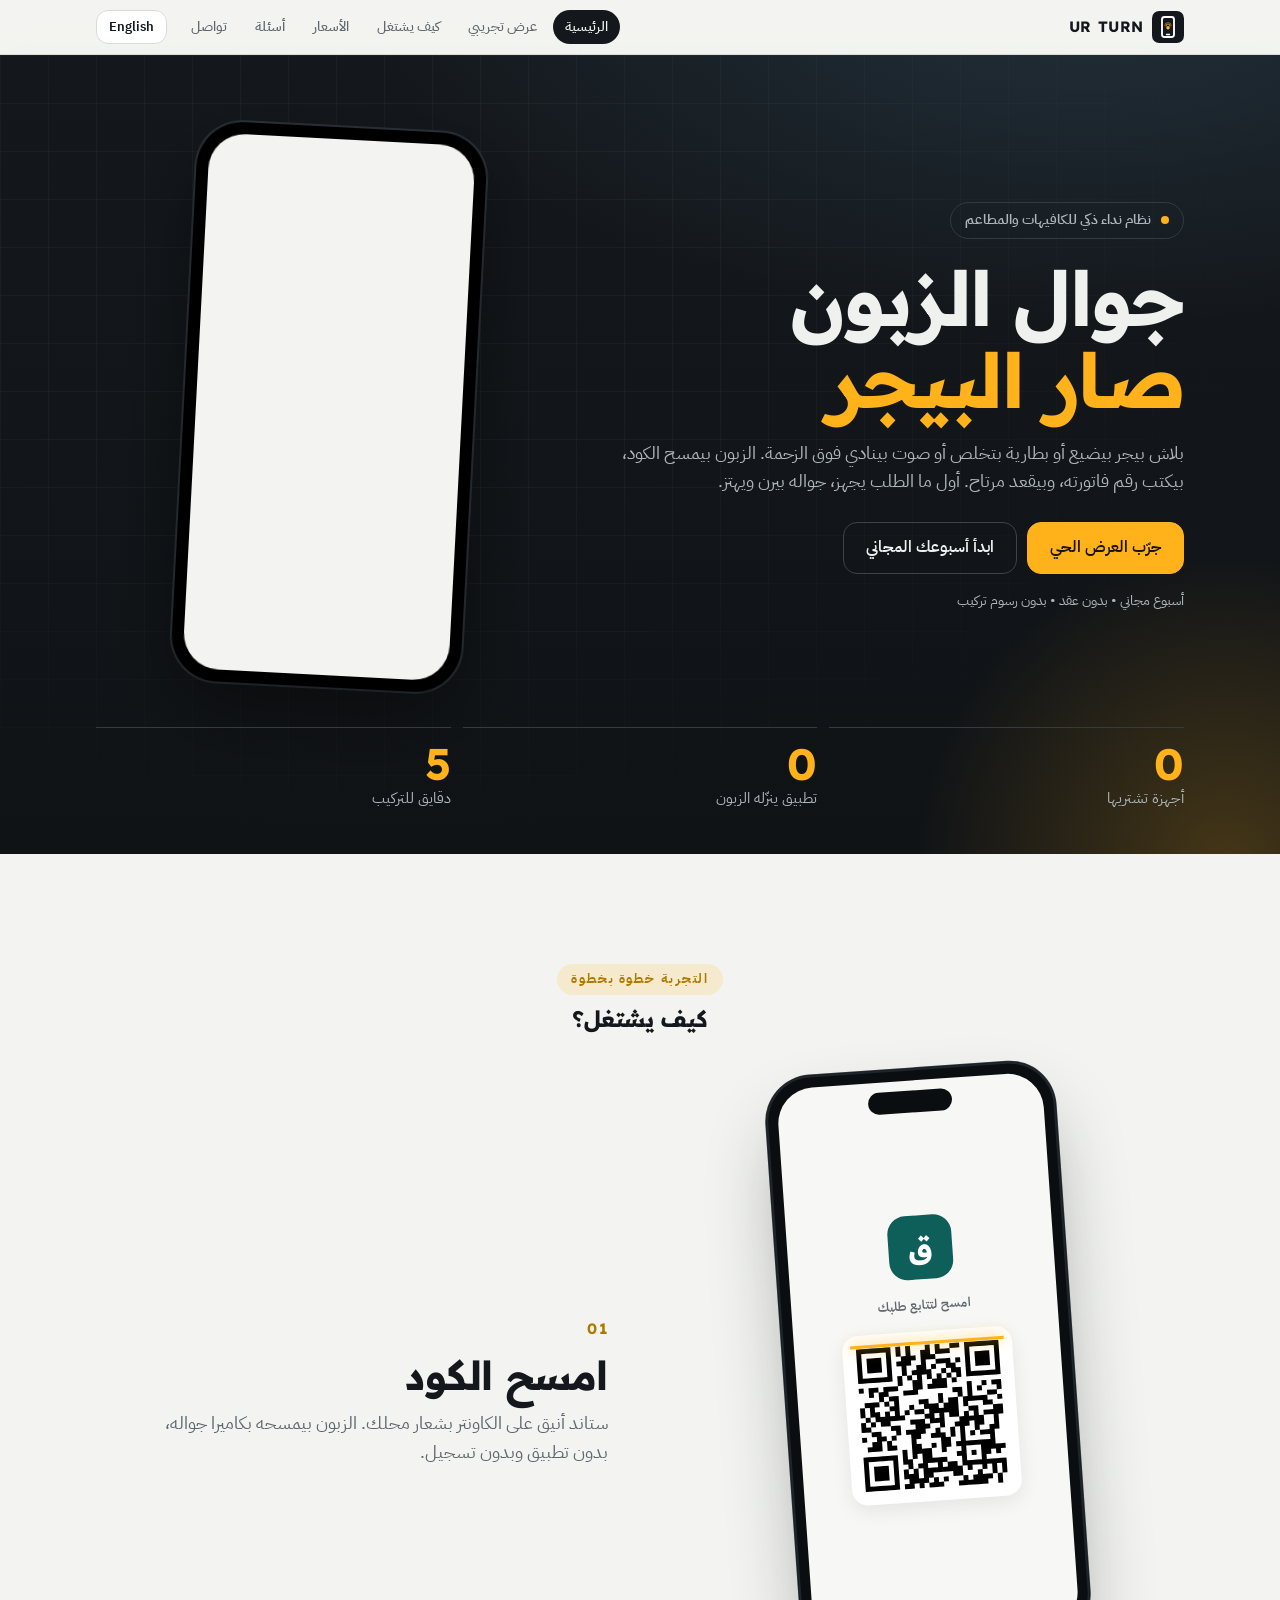
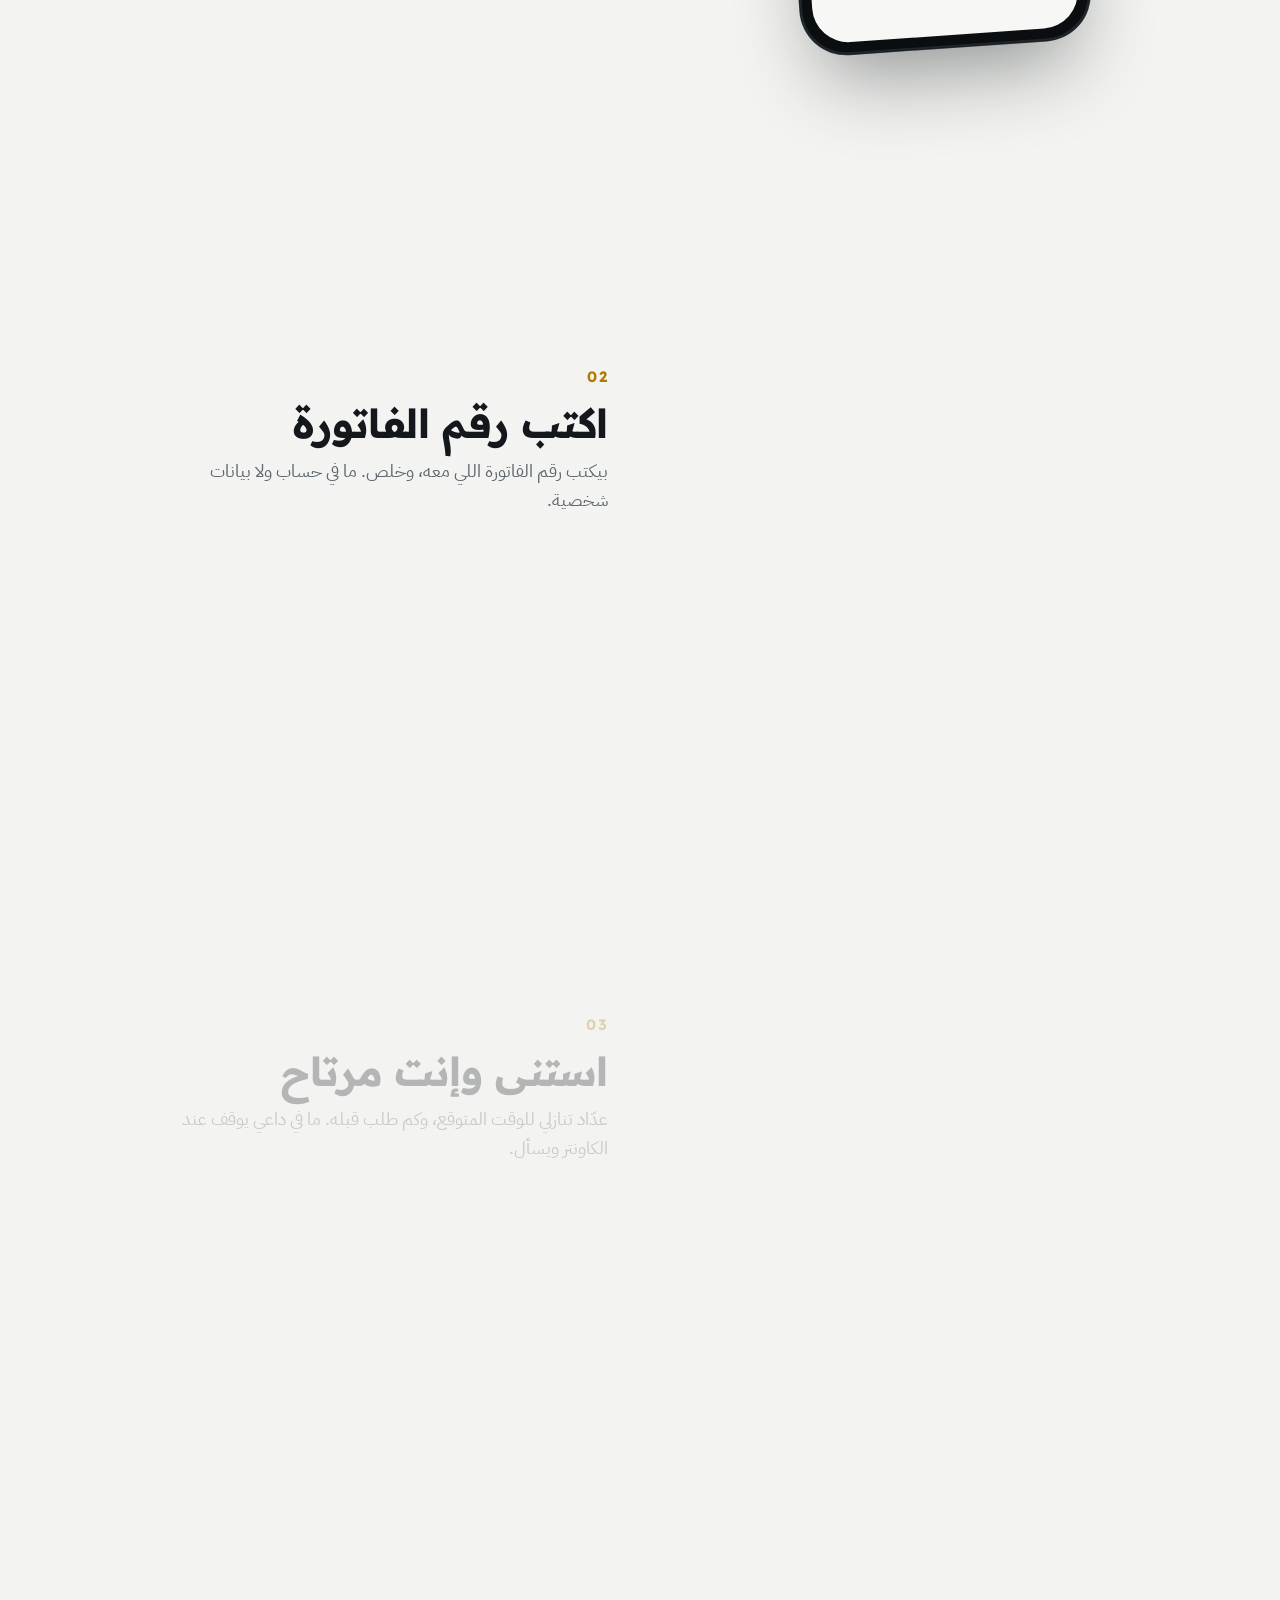
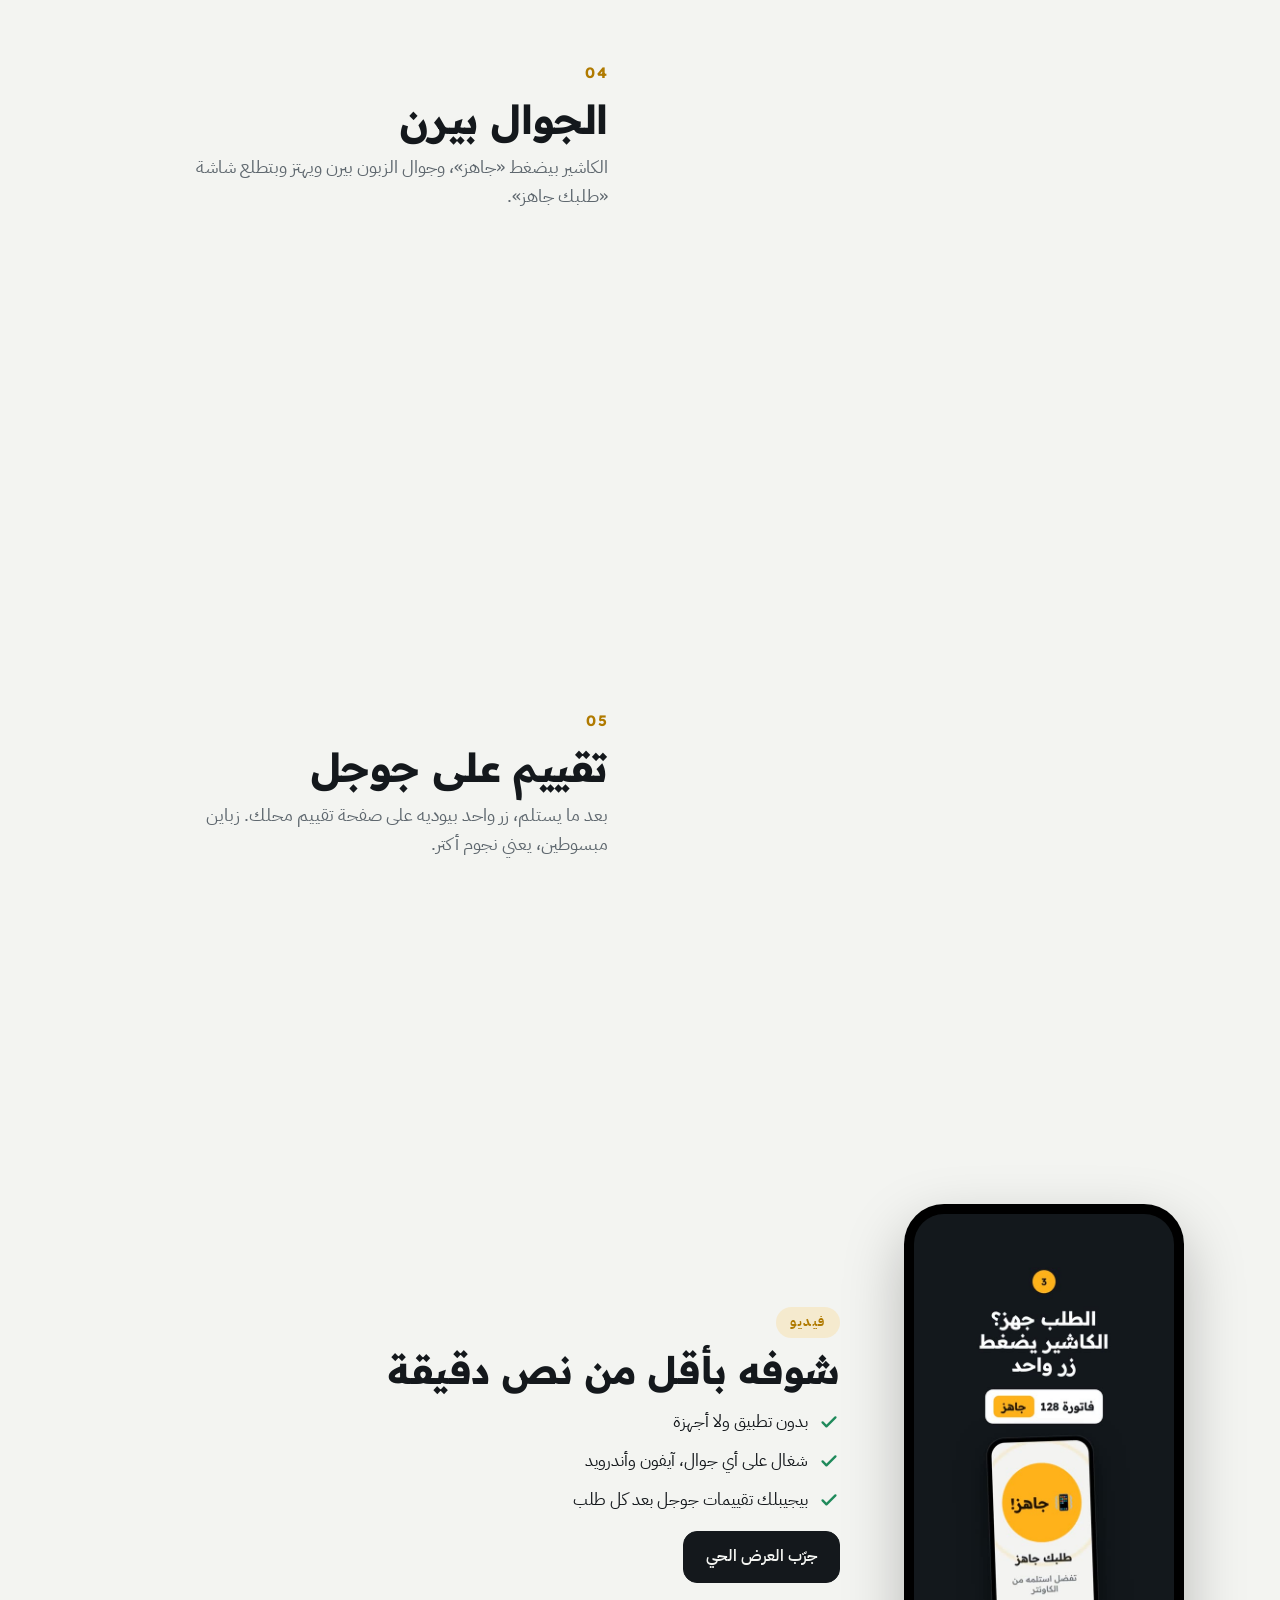
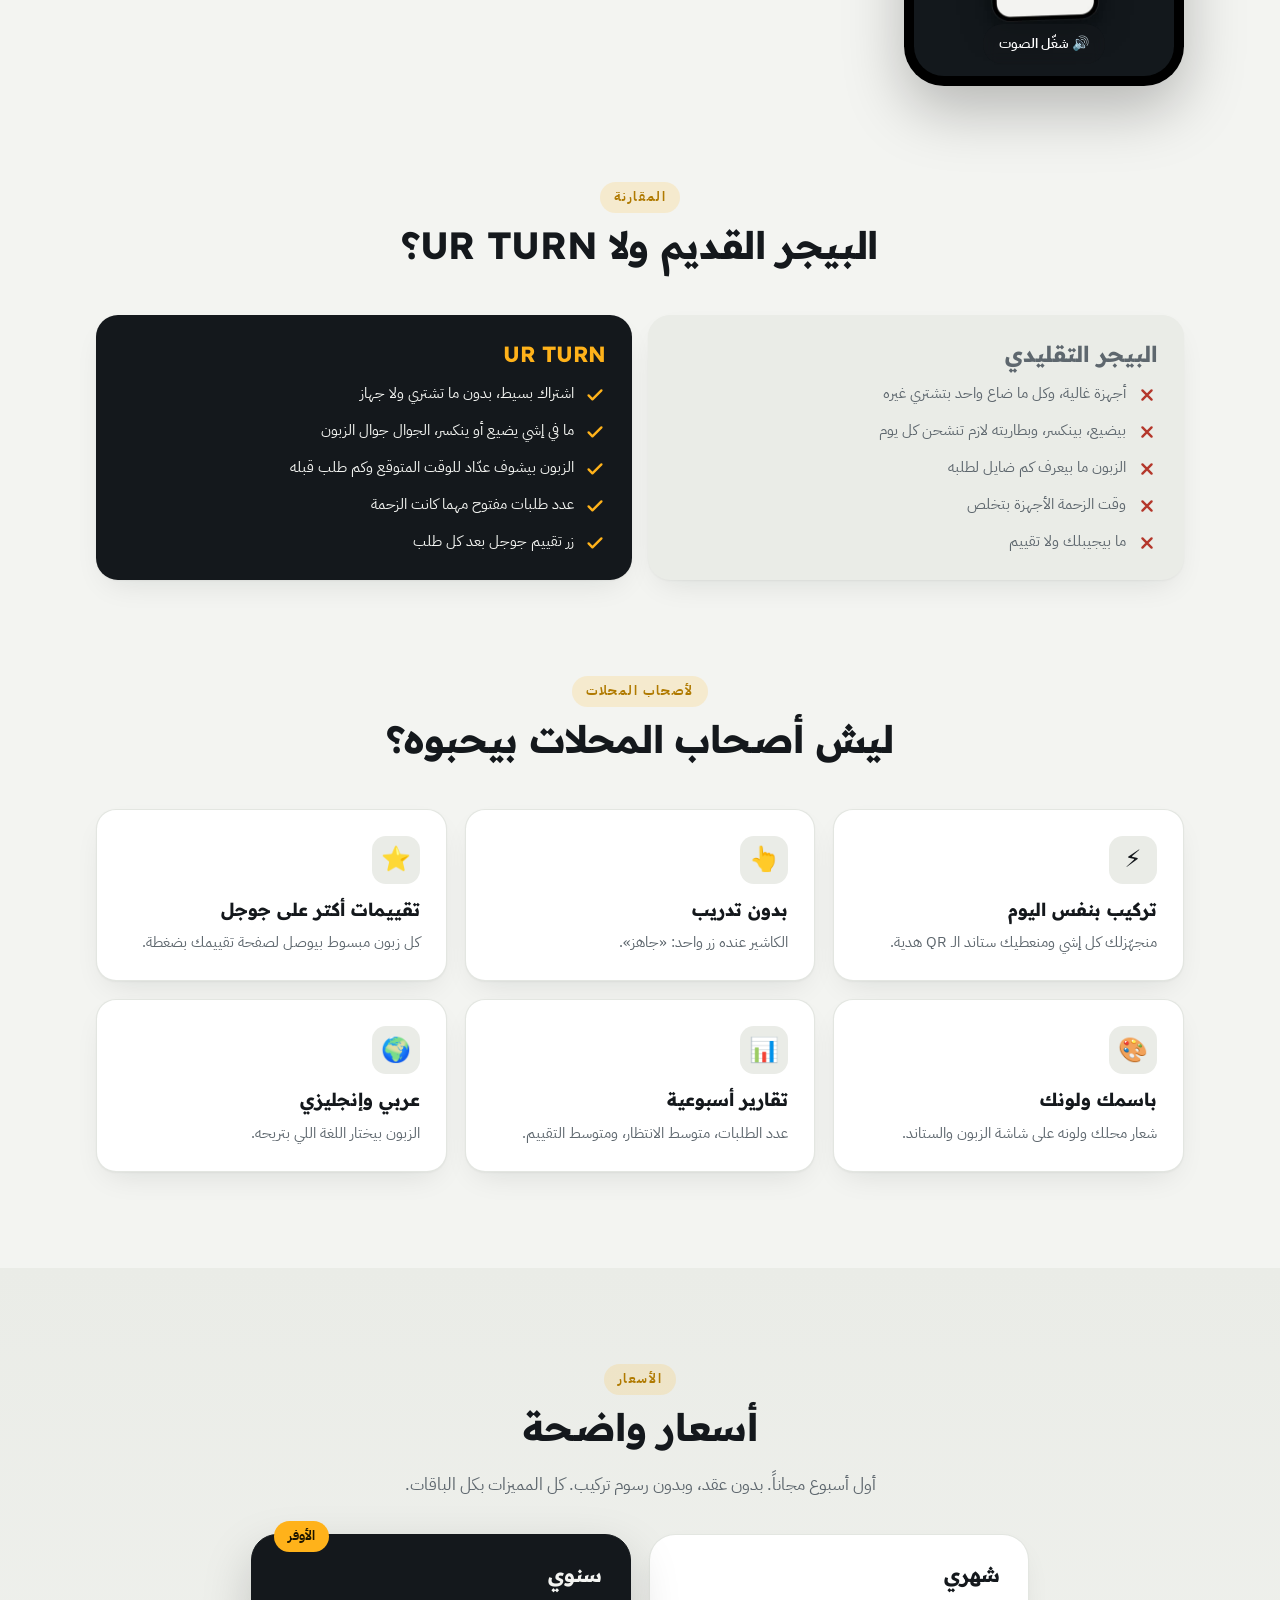
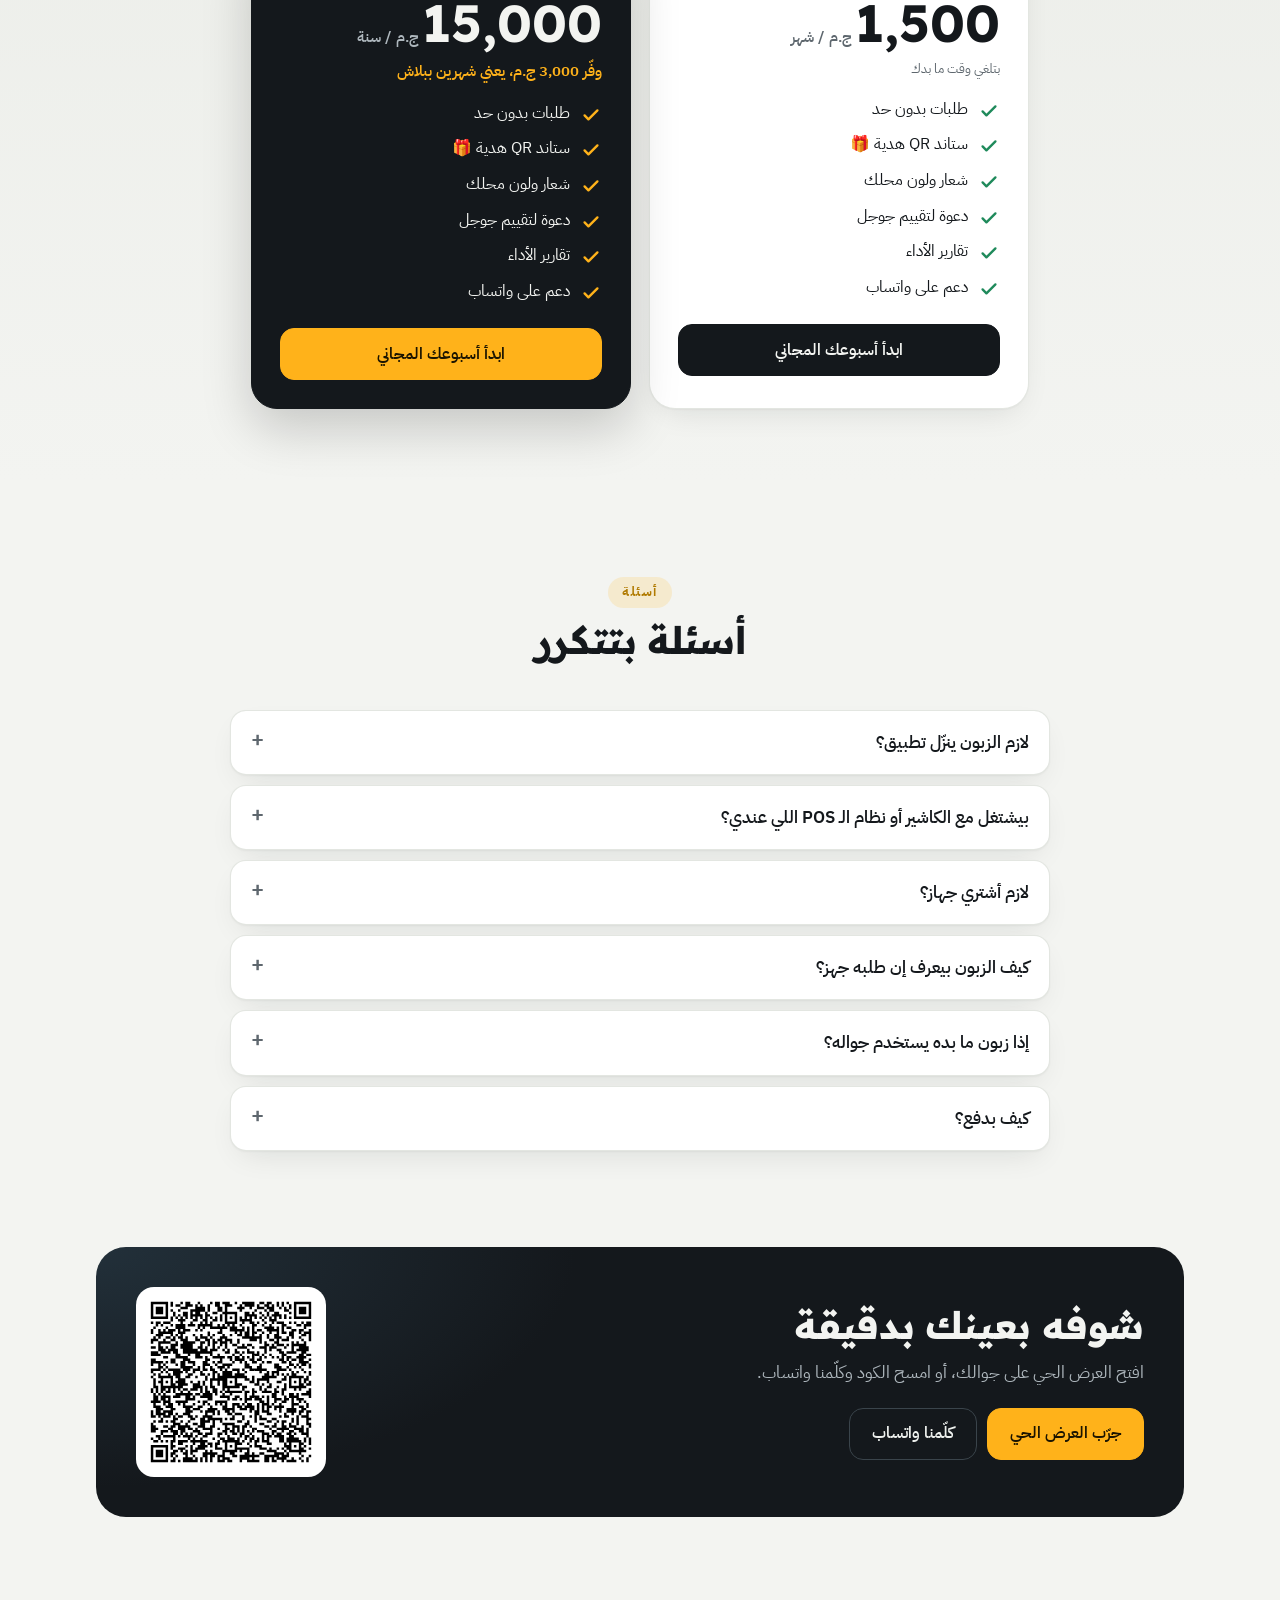
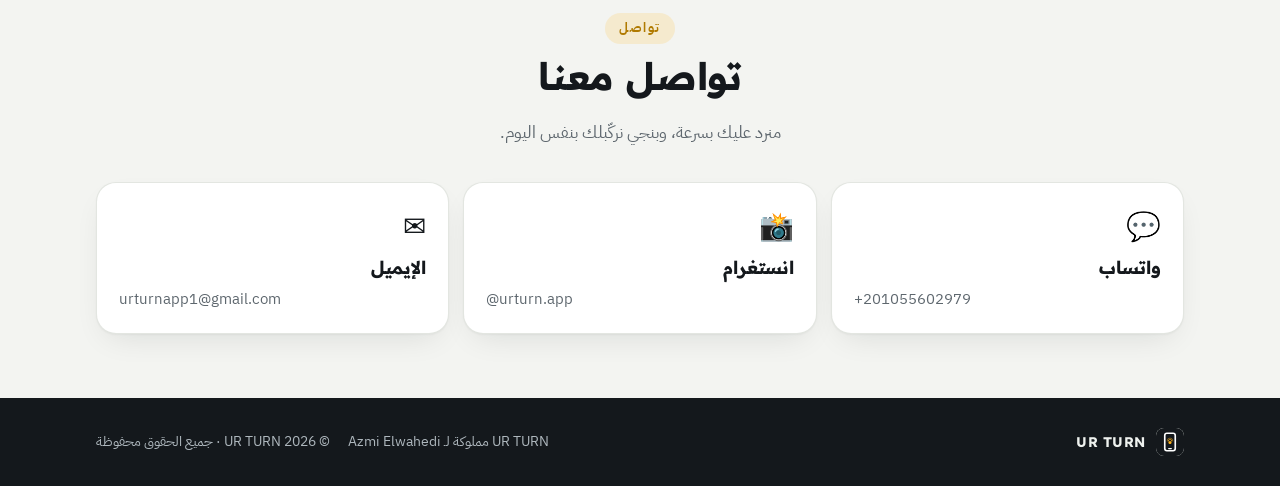
==== commit f7a9b253: "beta: show unblock steps when alerts are blocked Co-Authored-By: Claude Opus 5.5 <noreply@anthropic." ====
--- a/beta/index.html
+++ b/beta/index.html
@@ -13,7 +13,7 @@
 <link rel="preconnect" href="https://fonts.googleapis.com">
 <link rel="preconnect" href="https://fonts.gstatic.com" crossorigin>
 <link rel="stylesheet" href="https://fonts.googleapis.com/css2?family=Readex+Pro:wght@400;500;600;700&family=IBM+Plex+Sans+Arabic:wght@400;500;600&display=swap">
-<link rel="stylesheet" href="style.css?v=202610310303">
+<link rel="stylesheet" href="style.css?v=202610310335">
 </head>
 <body>
 <div id="intro" hidden><div class="in-wrap"><img src="icon-512.png" alt="" width="112" height="112"><b>UR TURN</b><span id="intro-t"></span><i></i></div></div>
@@ -32,13 +32,13 @@
 </header>
 <main id="app"></main>
 <div class="toast" id="toast" hidden></div>
-<script src="qrcode.js?v=202610310303"></script>
-<!-- app.js?v=202610310303 (lets pages from the old one-file version notice updates) -->
-<script src="core.js?v=202610310303"></script>
+<script src="qrcode.js?v=202610310335"></script>
+<!-- app.js?v=202610310335 (lets pages from the old one-file version notice updates) -->
+<script src="core.js?v=202610310335"></script>
 <script>
 // Load only the part this page needs (customer / cashier / admin / home), then start.
 (function(){var p=new URLSearchParams(location.search),s=p.get("s")||"",v=p.get("v")||(s?"customer":"home"),
-sa=window.matchMedia("(display-mode: standalone)").matches||navigator.standalone===true,ver="202610310303";
+sa=window.matchMedia("(display-mode: standalone)").matches||navigator.standalone===true,ver="202610310335";
 var parts=v==="admin"?["admin"]:(v==="cashier"||v==="owner")?["cashier"]:((v==="home"&&!sa)||v==="demo")?["customer","cashier","home"]:["customer"];
 var i=0;(function next(){if(i>=parts.length){boot();return;}var sc=document.createElement("script");sc.src=parts[i++]+".js?v="+ver;sc.onload=next;
 sc.onerror=function(){document.getElementById("app").innerHTML='<div class="center-msg"><p>⚠️ تعذّر التحميل، اسحب الصفحة لتحت للتحديث.</p></div>';};document.head.appendChild(sc);})();})();
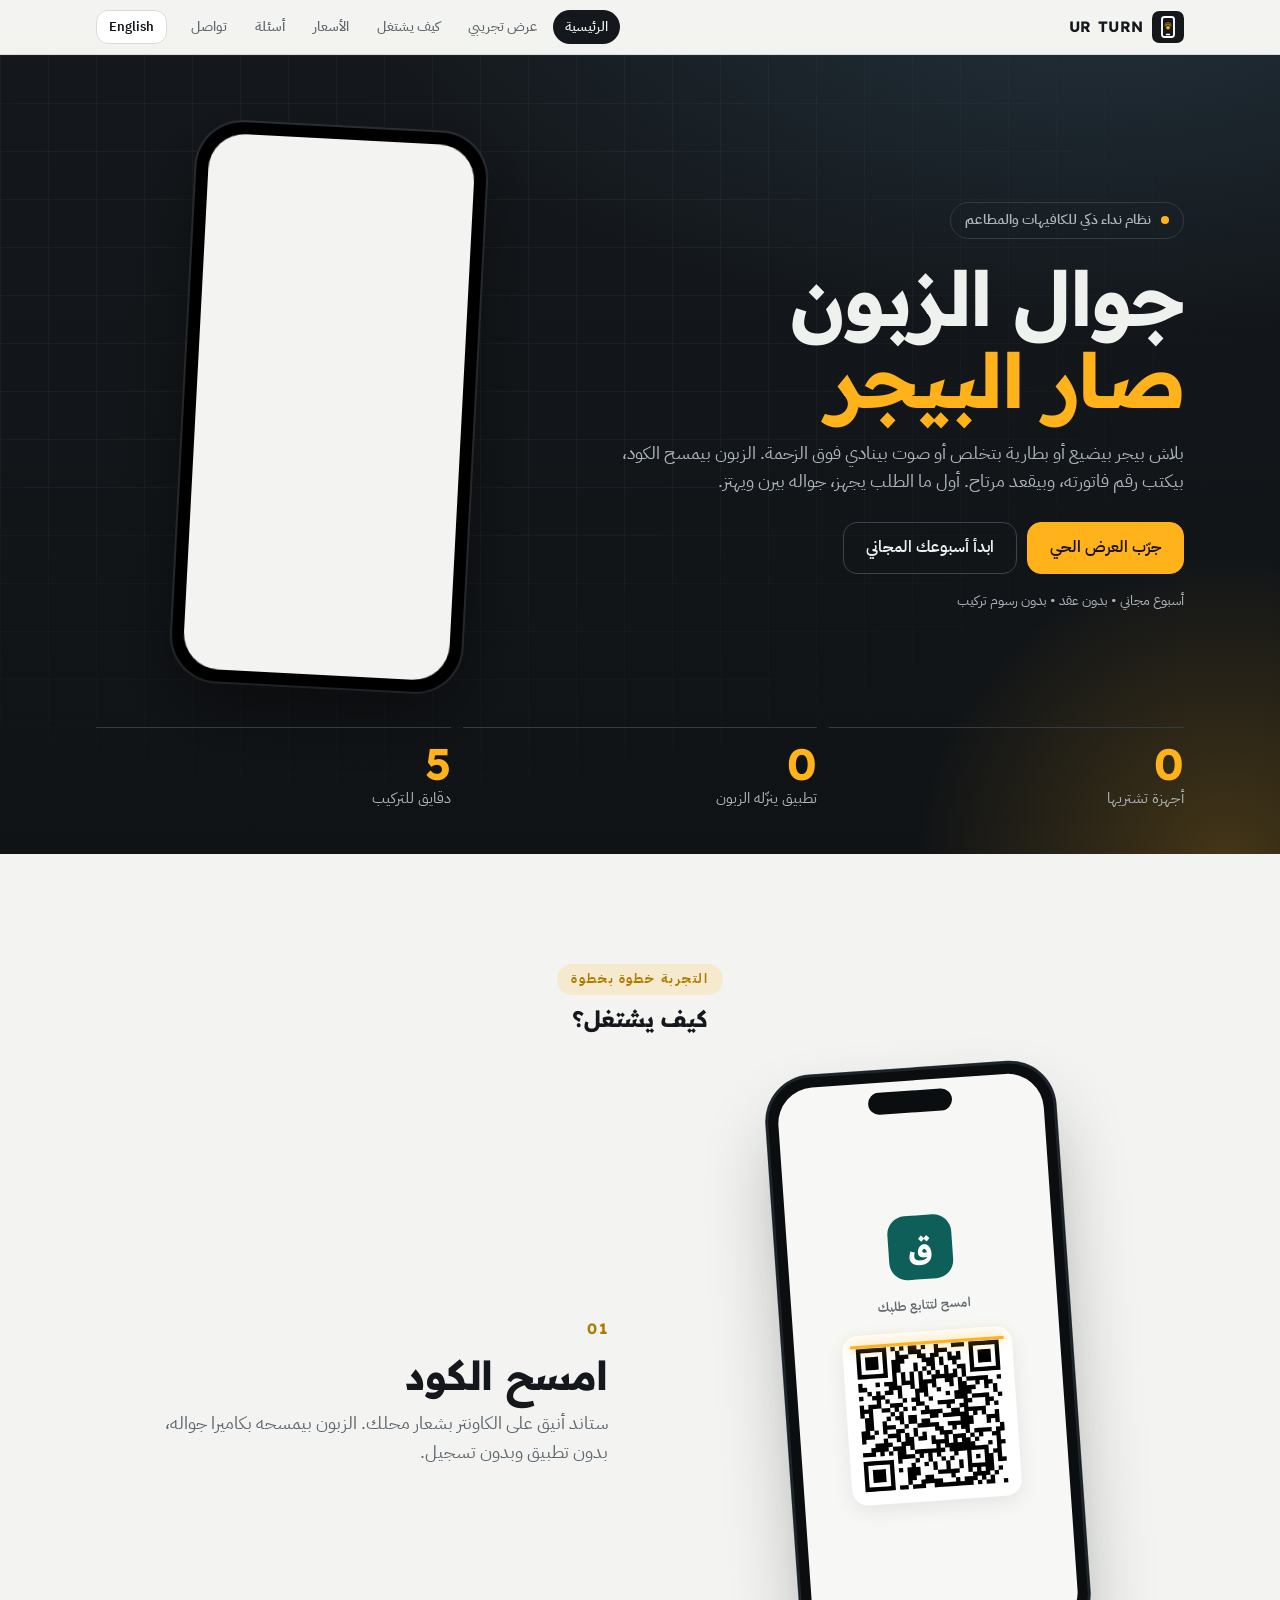
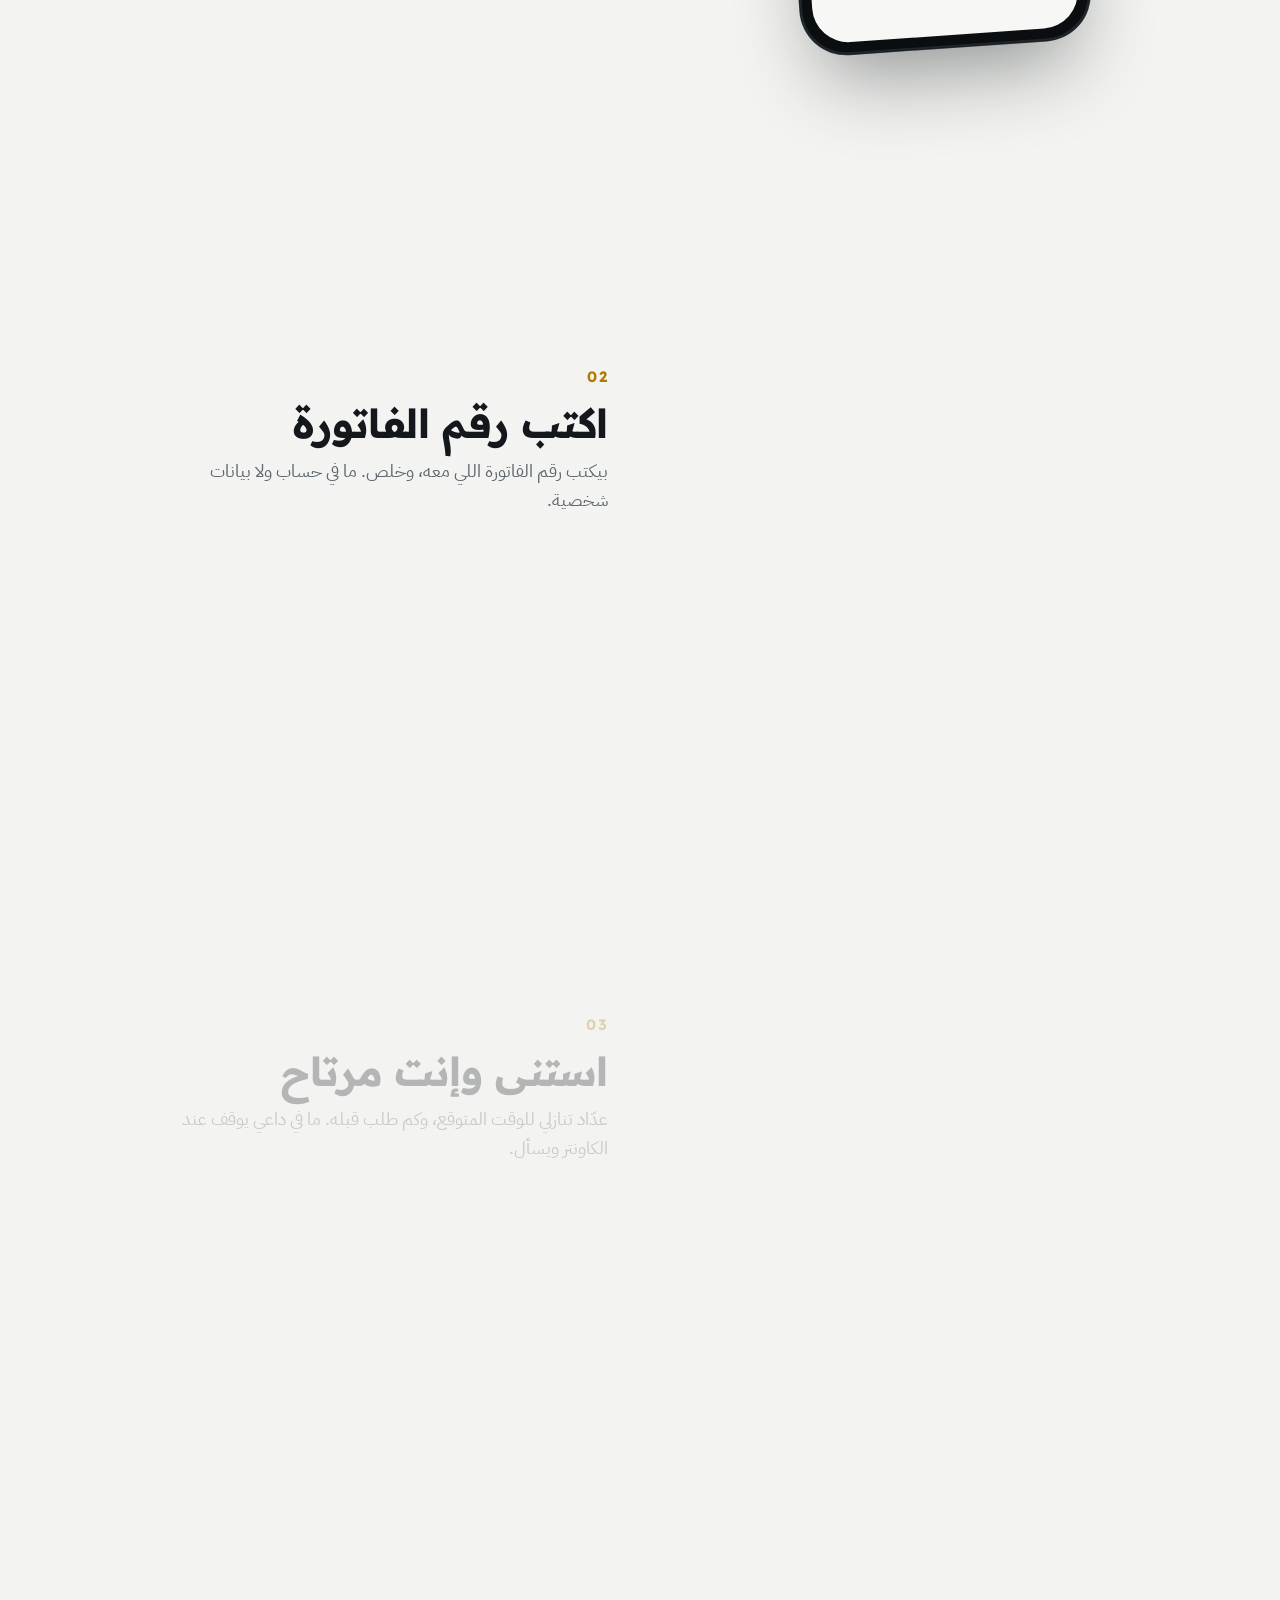
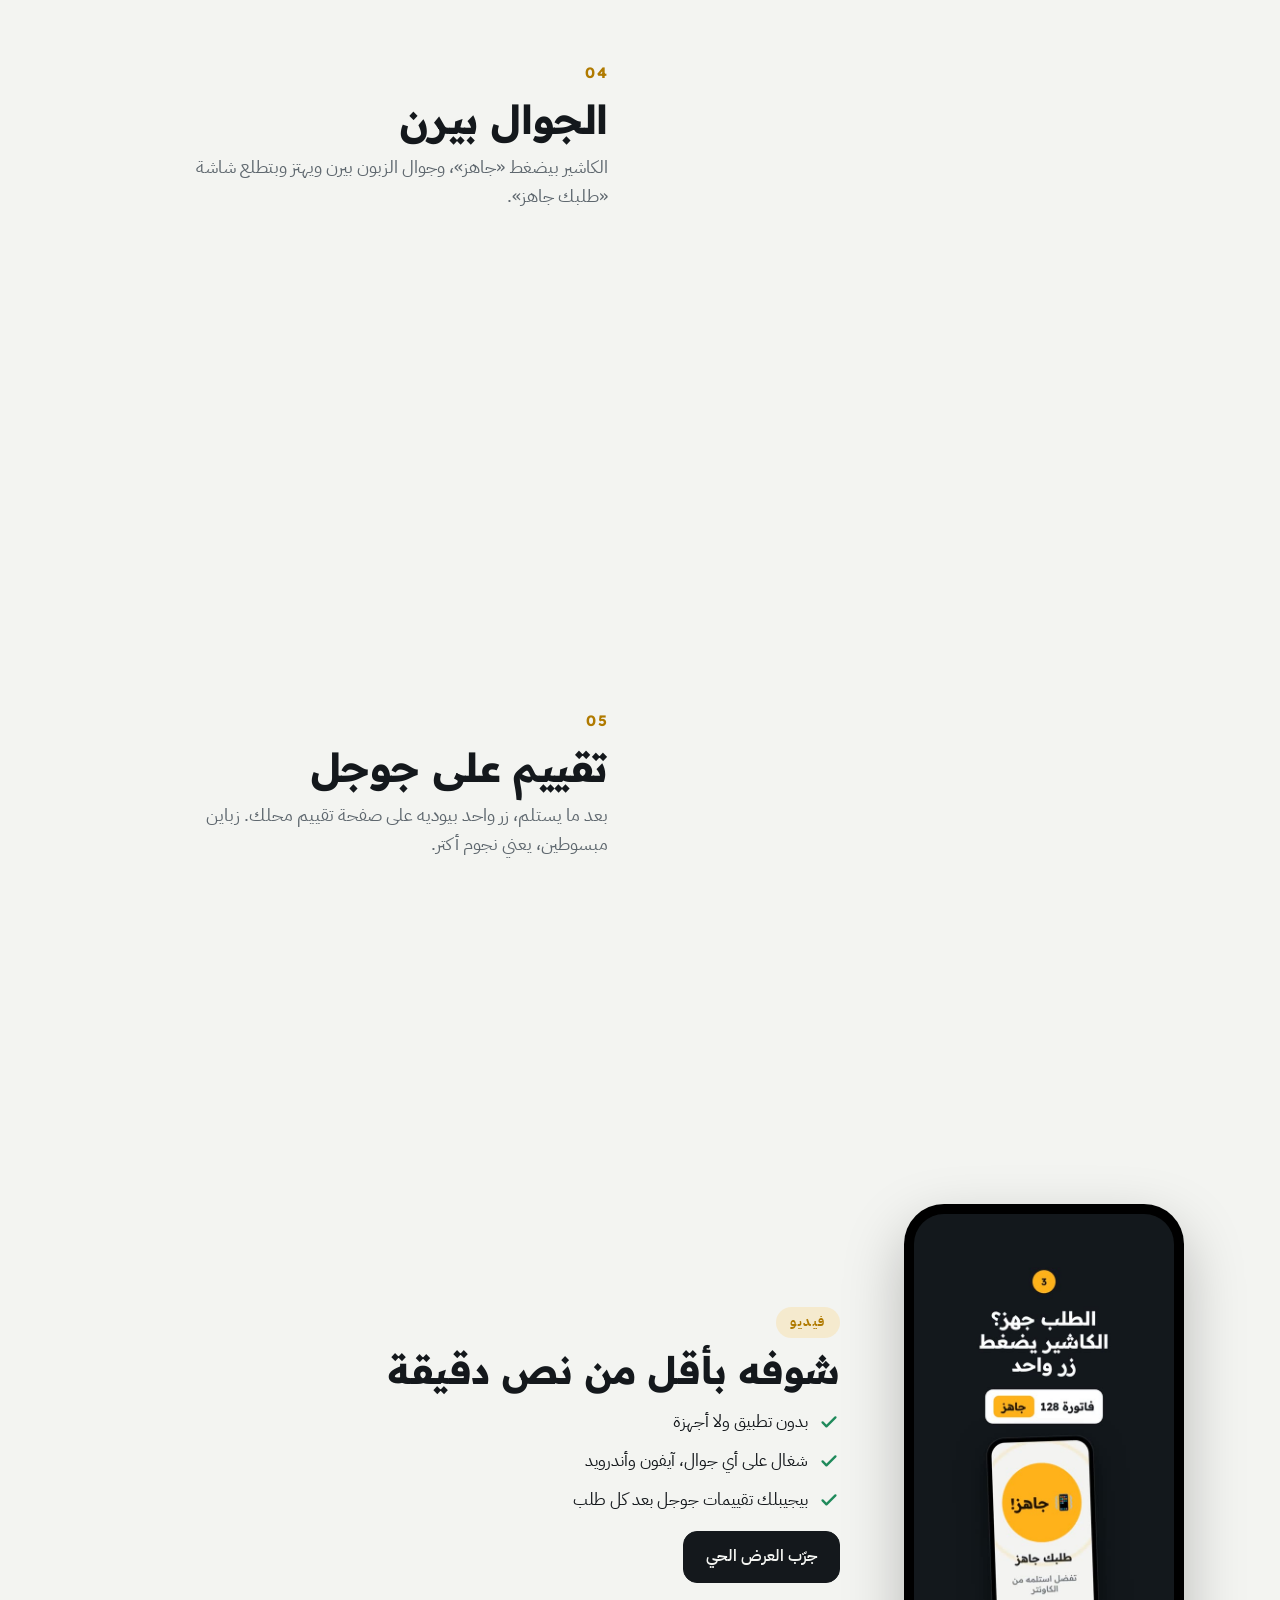
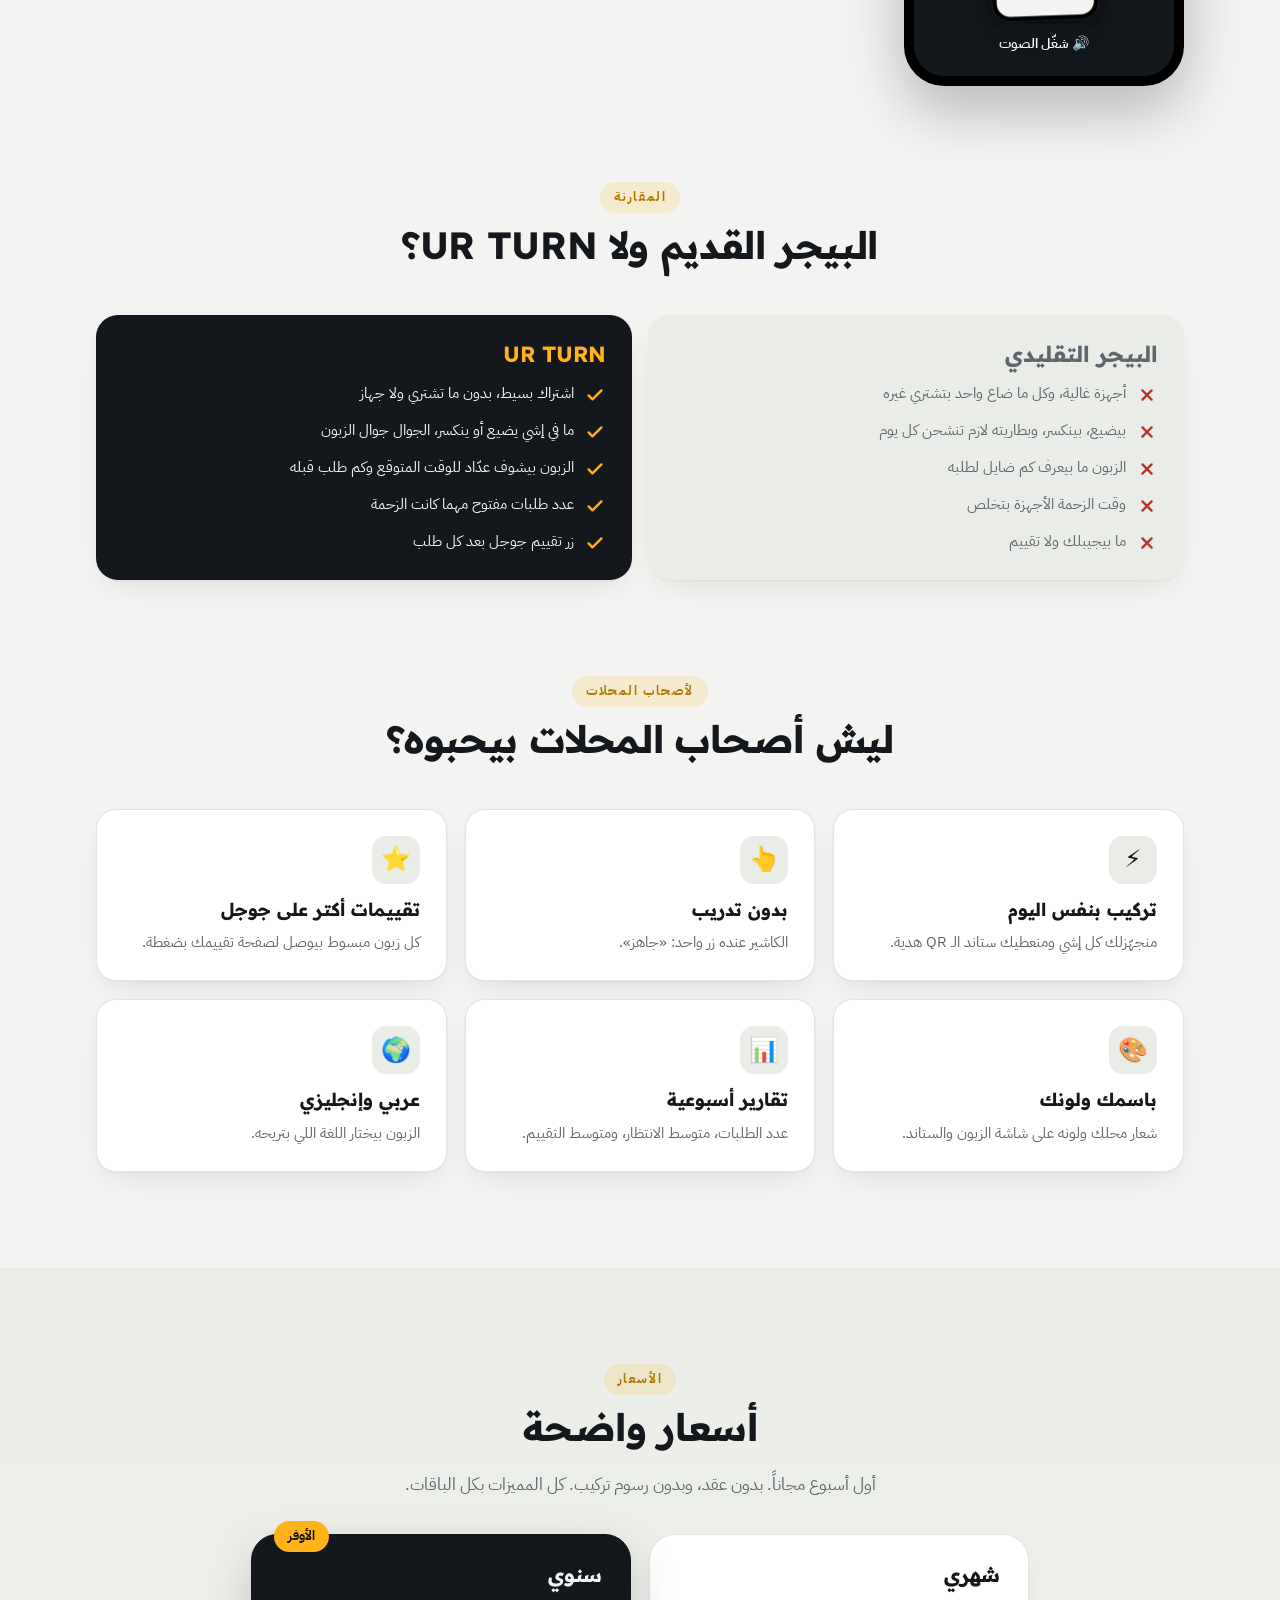
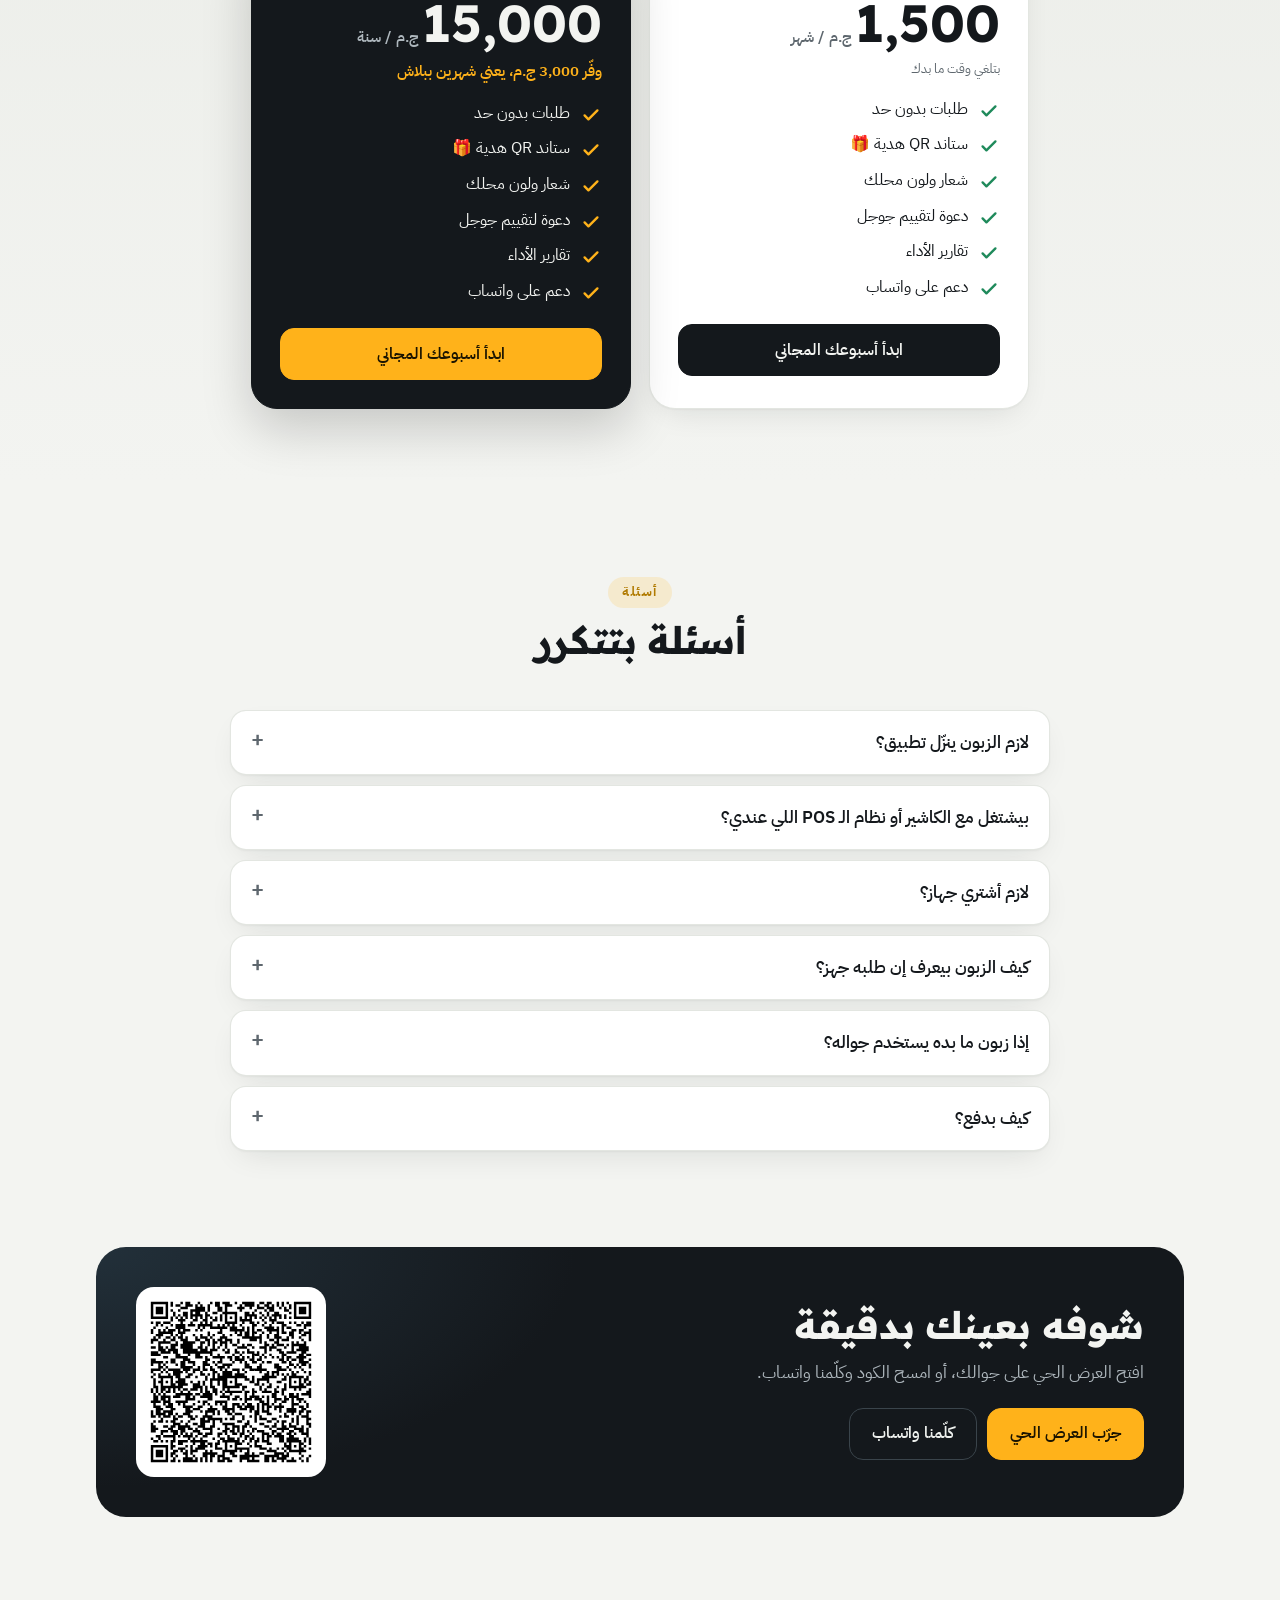
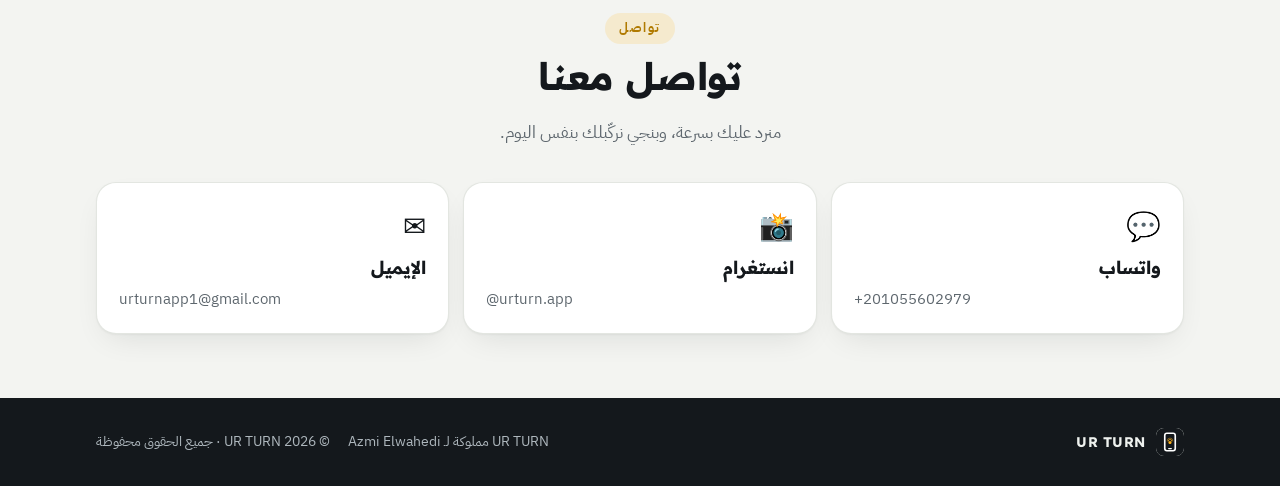
==== commit 1b79c76e: "beta: after alerts are on, Android customers get an install step Co-Authored-By: Claude Opus 5.5 <no" ====
--- a/beta/index.html
+++ b/beta/index.html
@@ -13,7 +13,7 @@
 <link rel="preconnect" href="https://fonts.googleapis.com">
 <link rel="preconnect" href="https://fonts.gstatic.com" crossorigin>
 <link rel="stylesheet" href="https://fonts.googleapis.com/css2?family=Readex+Pro:wght@400;500;600;700&family=IBM+Plex+Sans+Arabic:wght@400;500;600&display=swap">
-<link rel="stylesheet" href="style.css?v=202610310335">
+<link rel="stylesheet" href="style.css?v=202610310345">
 </head>
 <body>
 <div id="intro" hidden><div class="in-wrap"><img src="icon-512.png" alt="" width="112" height="112"><b>UR TURN</b><span id="intro-t"></span><i></i></div></div>
@@ -32,13 +32,13 @@
 </header>
 <main id="app"></main>
 <div class="toast" id="toast" hidden></div>
-<script src="qrcode.js?v=202610310335"></script>
-<!-- app.js?v=202610310335 (lets pages from the old one-file version notice updates) -->
-<script src="core.js?v=202610310335"></script>
+<script src="qrcode.js?v=202610310345"></script>
+<!-- app.js?v=202610310345 (lets pages from the old one-file version notice updates) -->
+<script src="core.js?v=202610310345"></script>
 <script>
 // Load only the part this page needs (customer / cashier / admin / home), then start.
 (function(){var p=new URLSearchParams(location.search),s=p.get("s")||"",v=p.get("v")||(s?"customer":"home"),
-sa=window.matchMedia("(display-mode: standalone)").matches||navigator.standalone===true,ver="202610310335";
+sa=window.matchMedia("(display-mode: standalone)").matches||navigator.standalone===true,ver="202610310345";
 var parts=v==="admin"?["admin"]:(v==="cashier"||v==="owner")?["cashier"]:((v==="home"&&!sa)||v==="demo")?["customer","cashier","home"]:["customer"];
 var i=0;(function next(){if(i>=parts.length){boot();return;}var sc=document.createElement("script");sc.src=parts[i++]+".js?v="+ver;sc.onload=next;
 sc.onerror=function(){document.getElementById("app").innerHTML='<div class="center-msg"><p>⚠️ تعذّر التحميل، اسحب الصفحة لتحت للتحديث.</p></div>';};document.head.appendChild(sc);})();})();
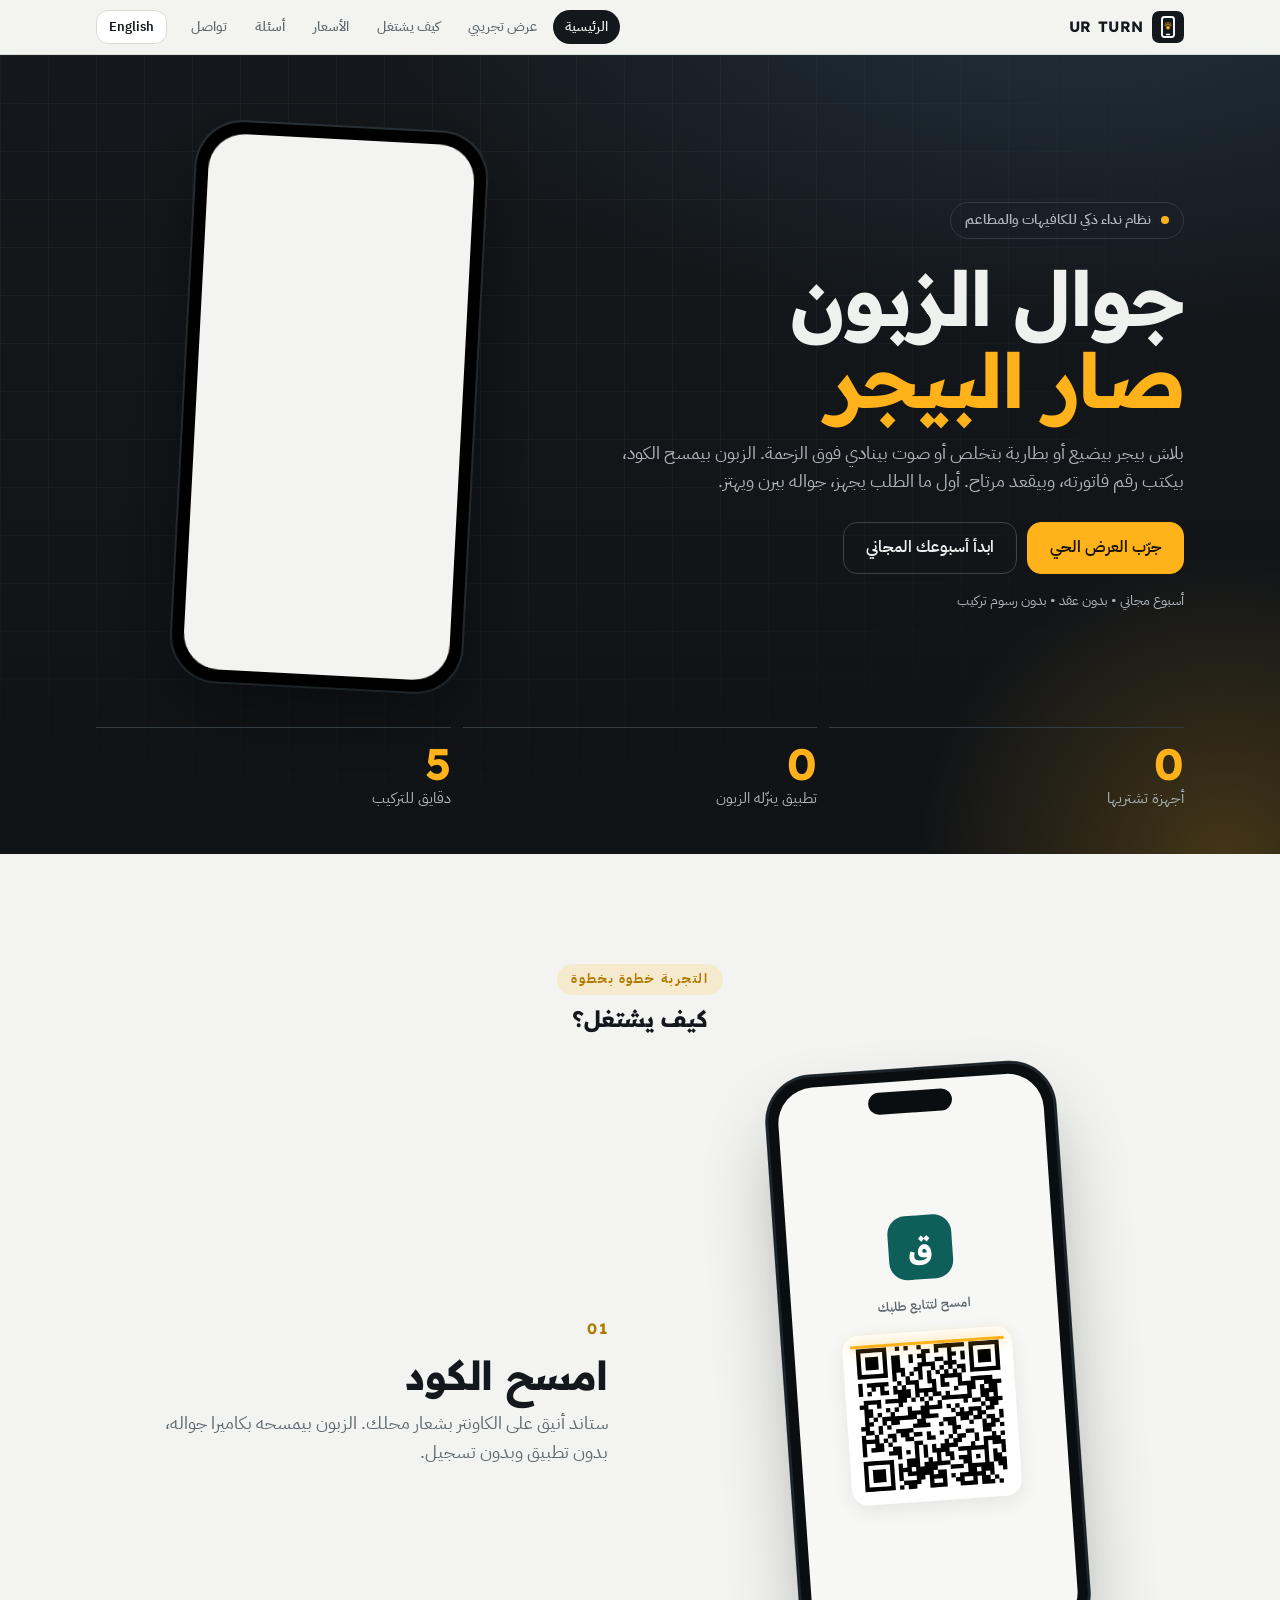
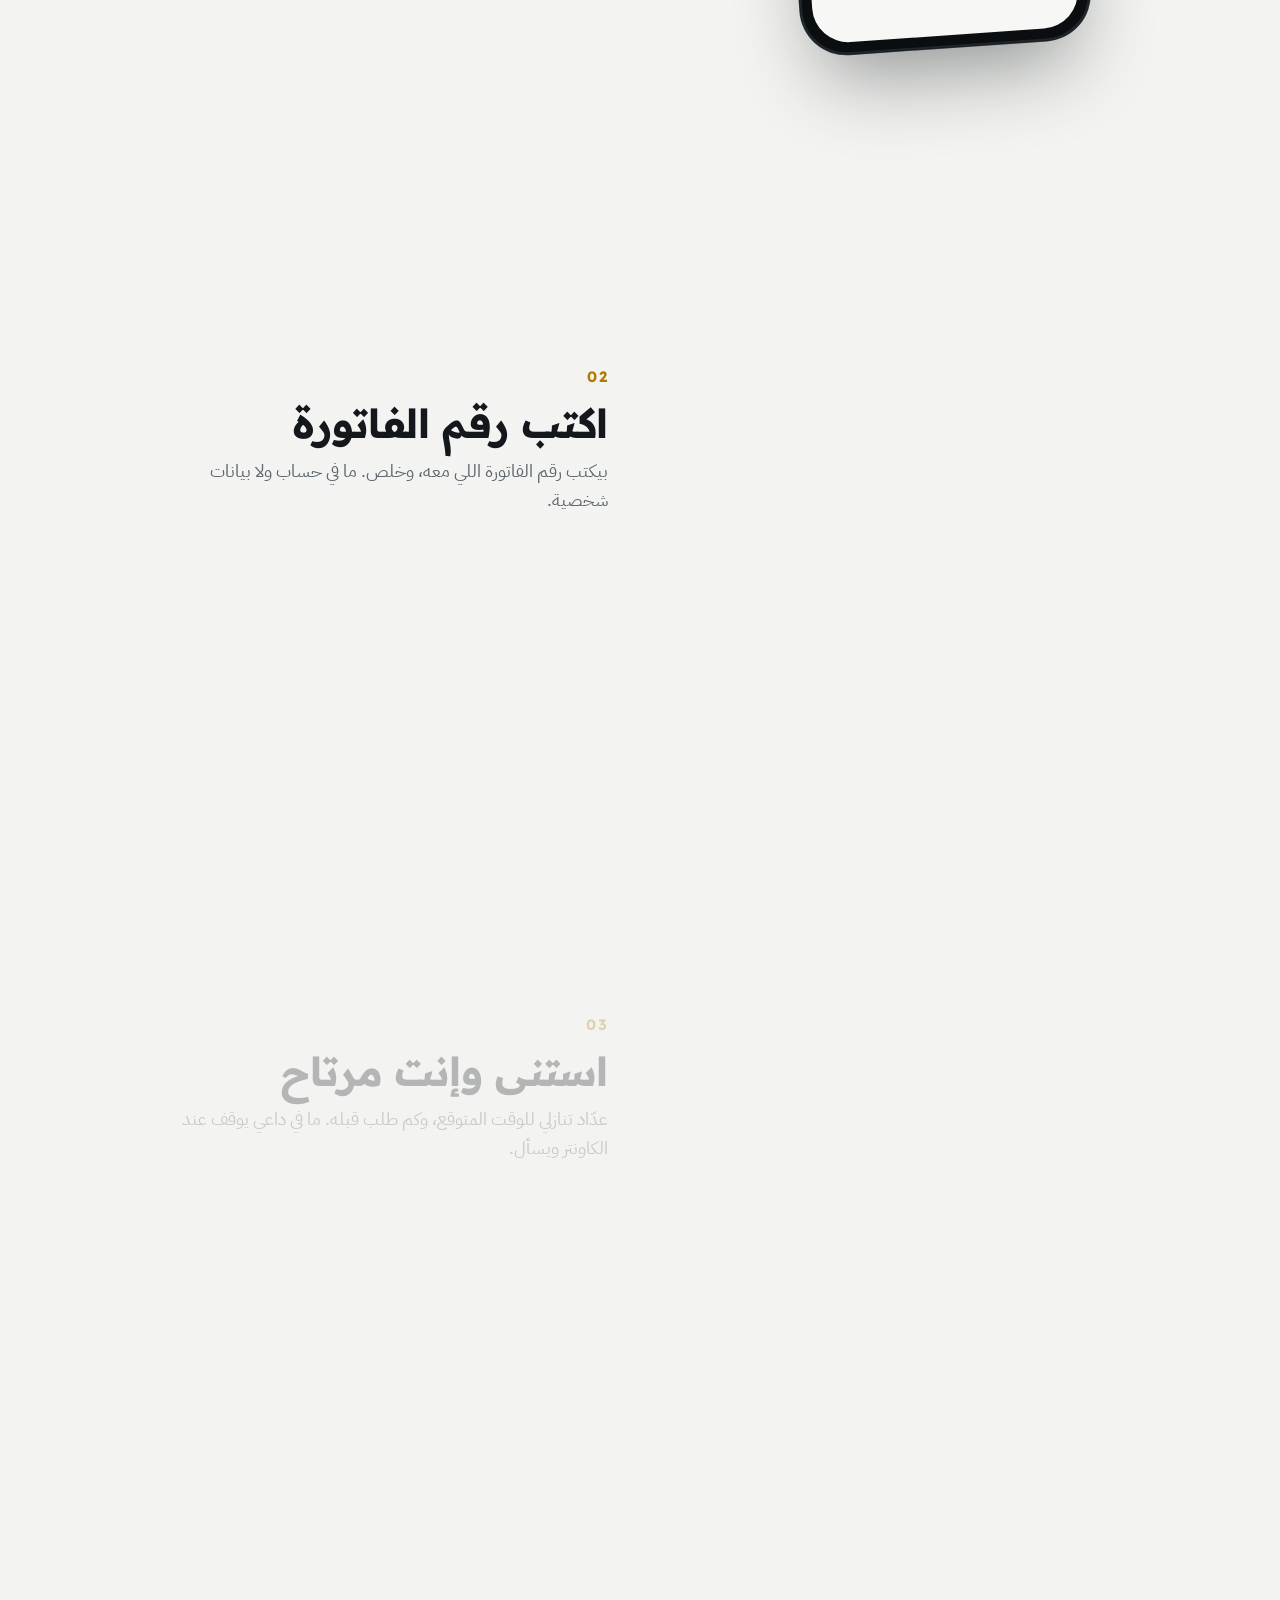
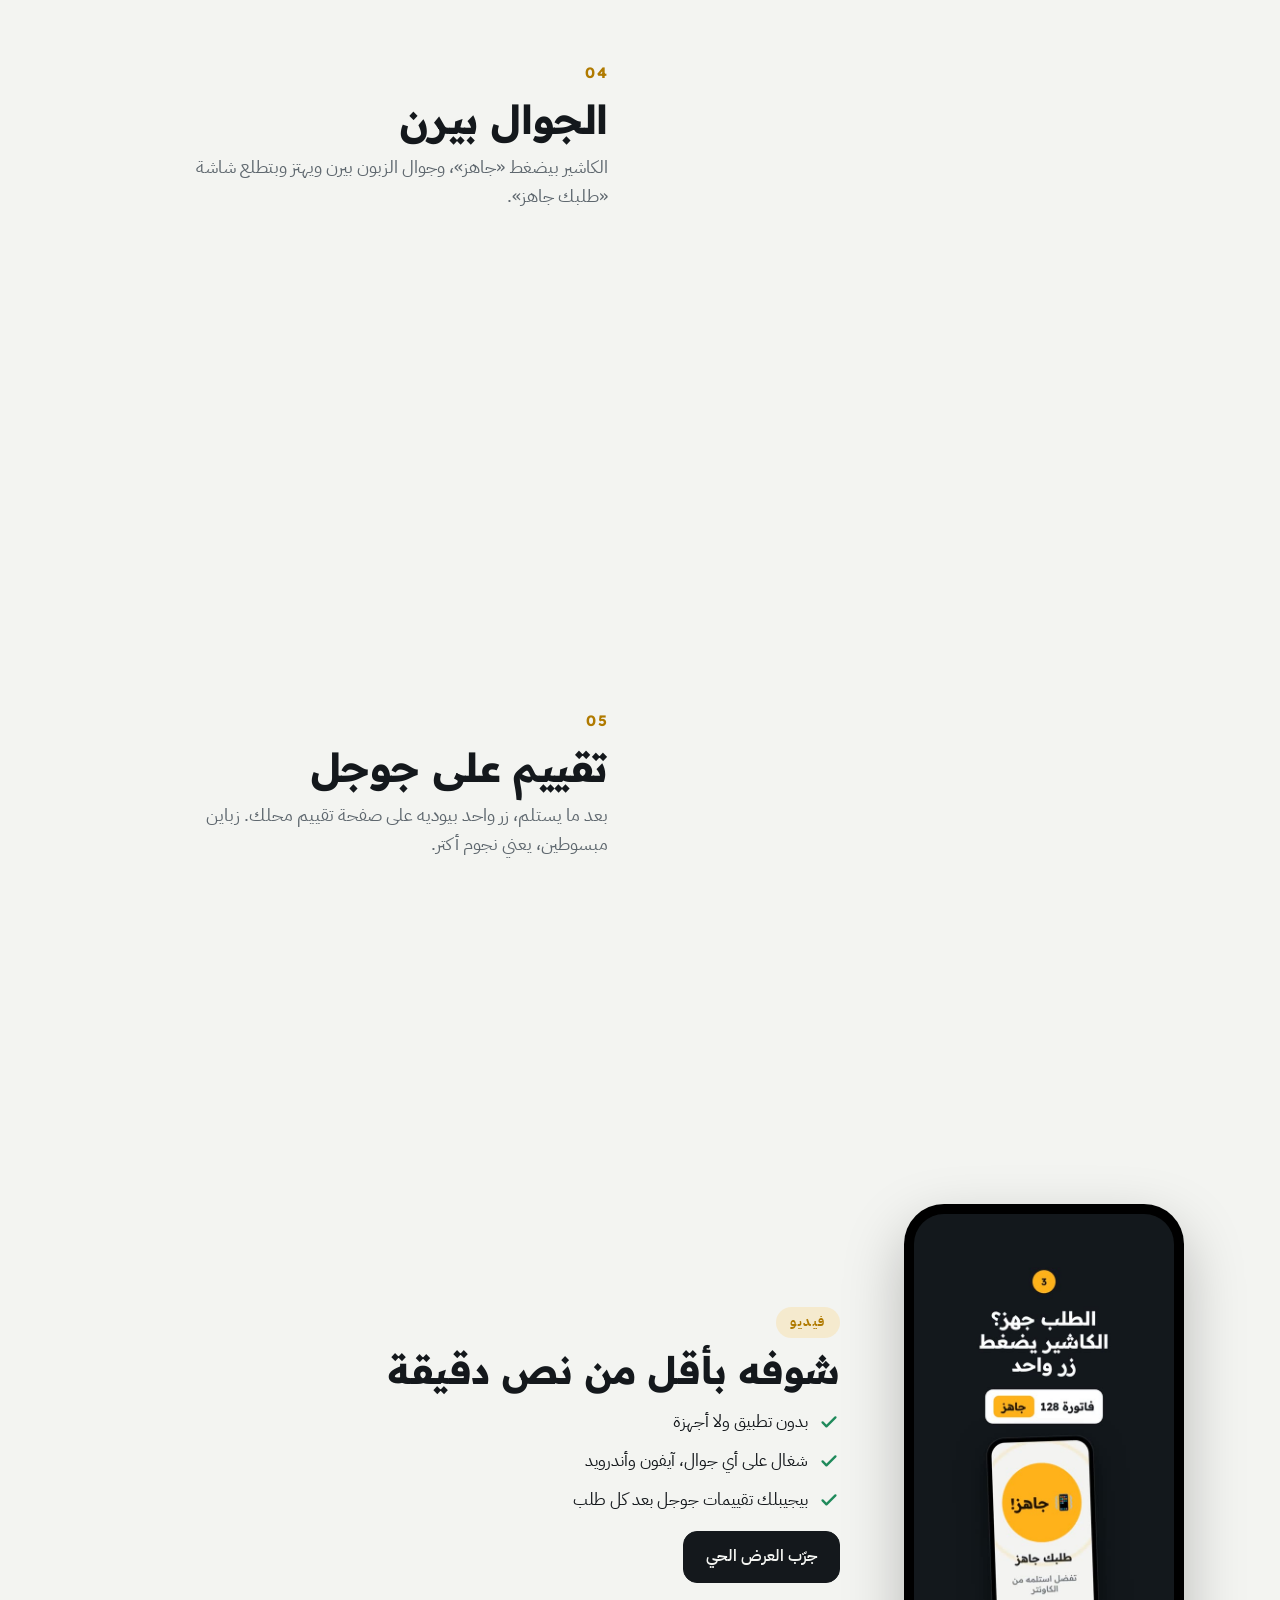
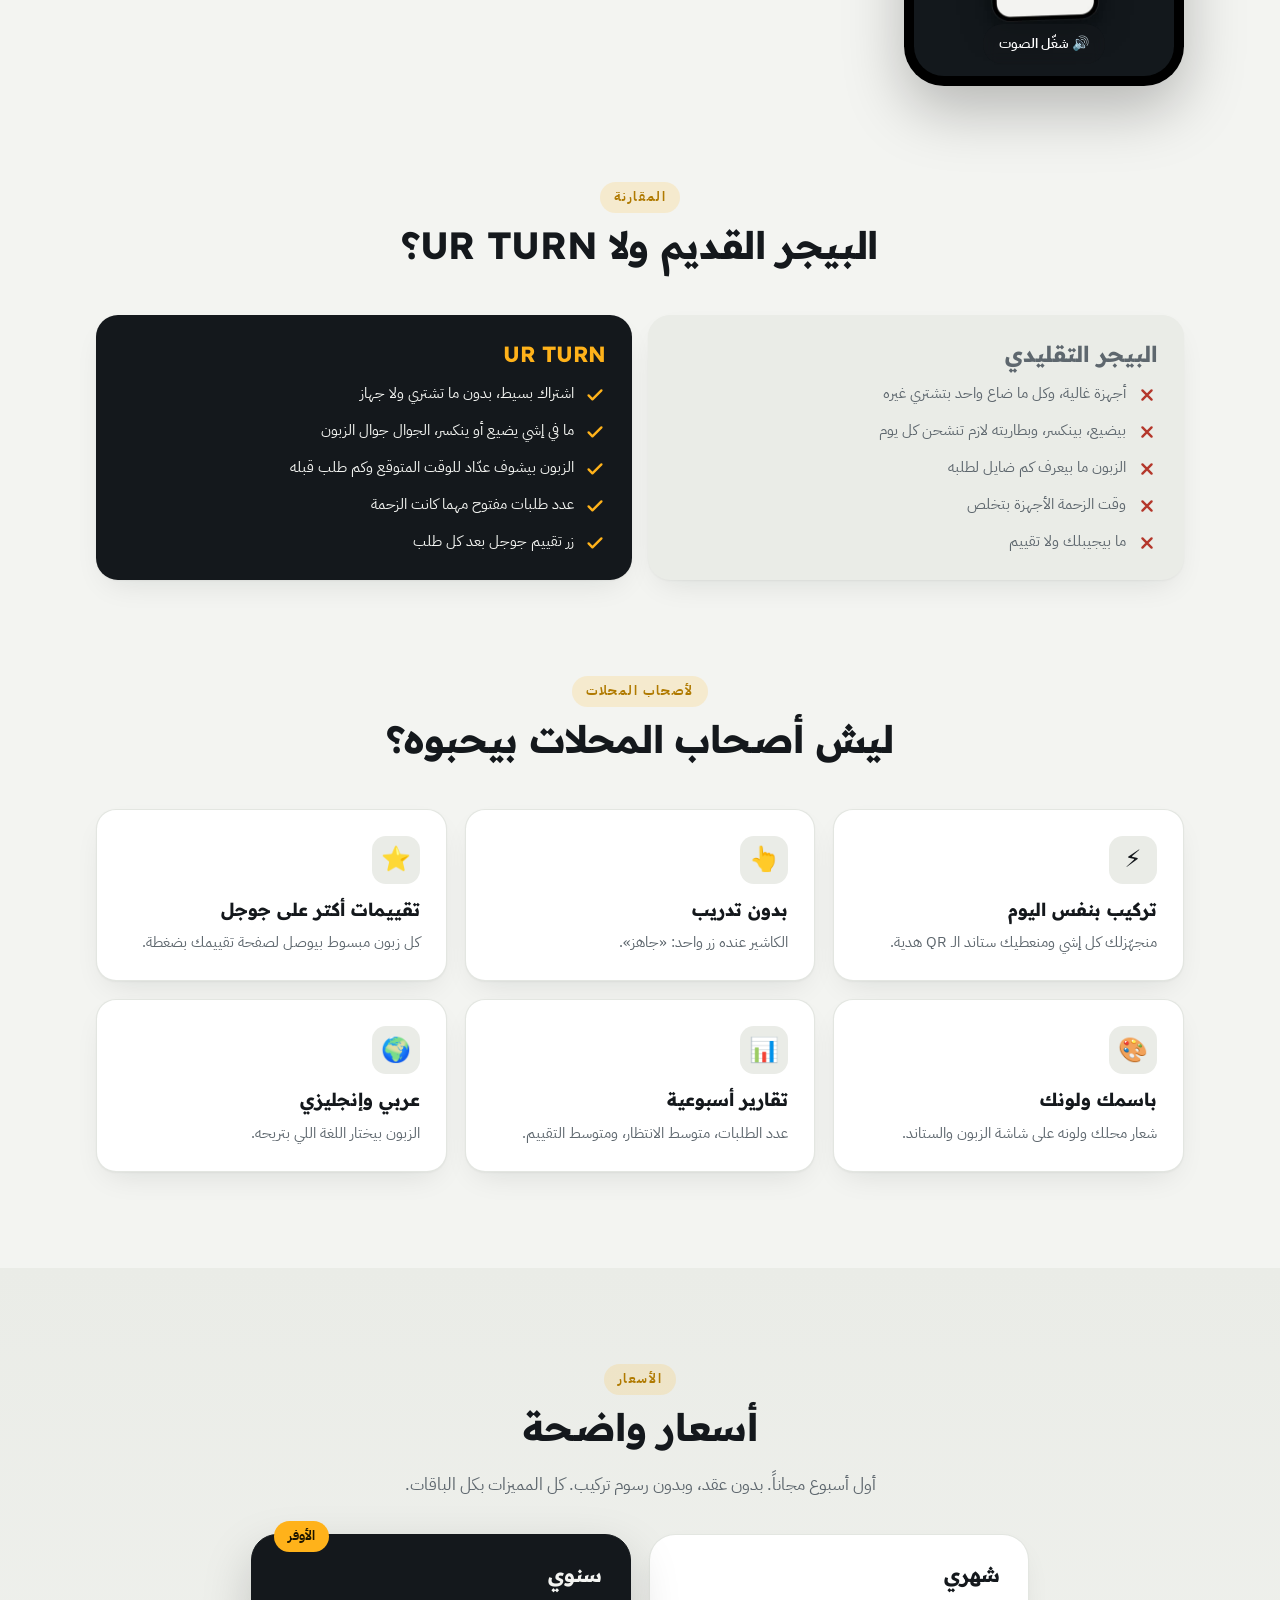
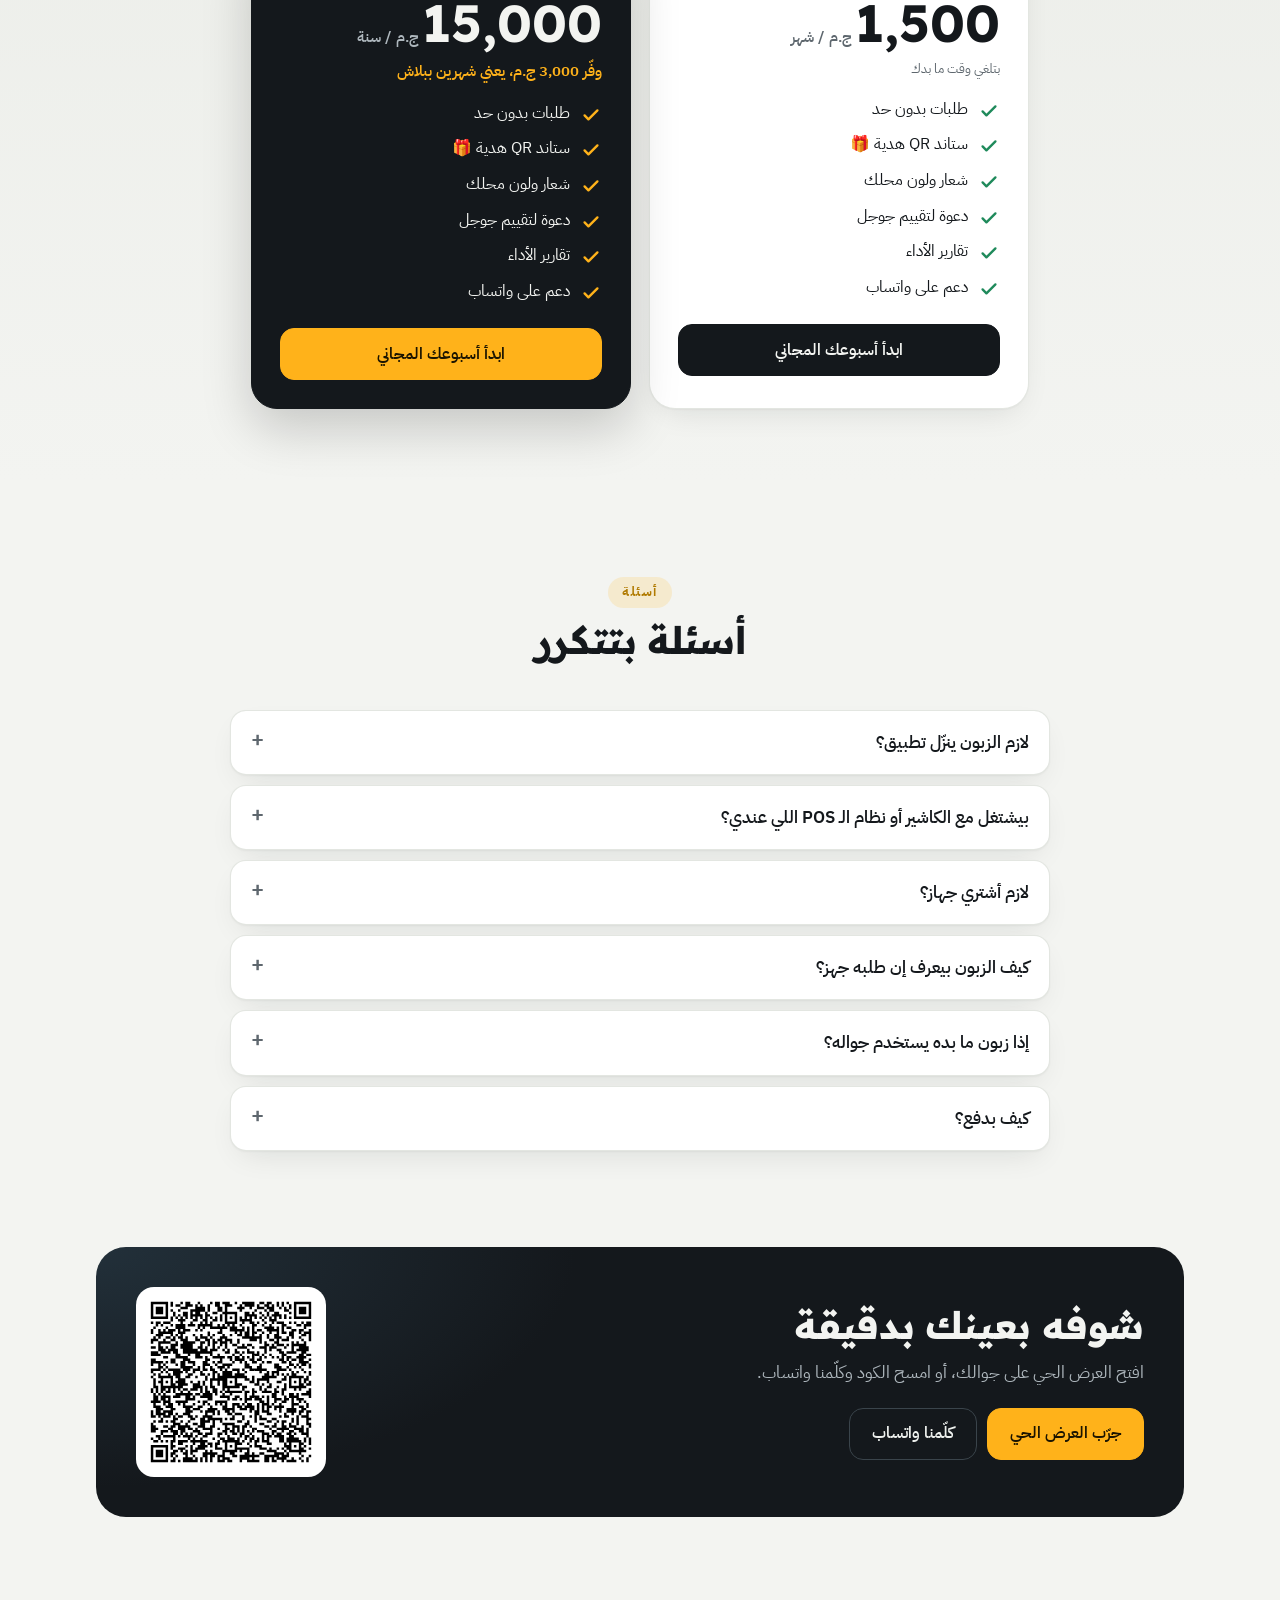
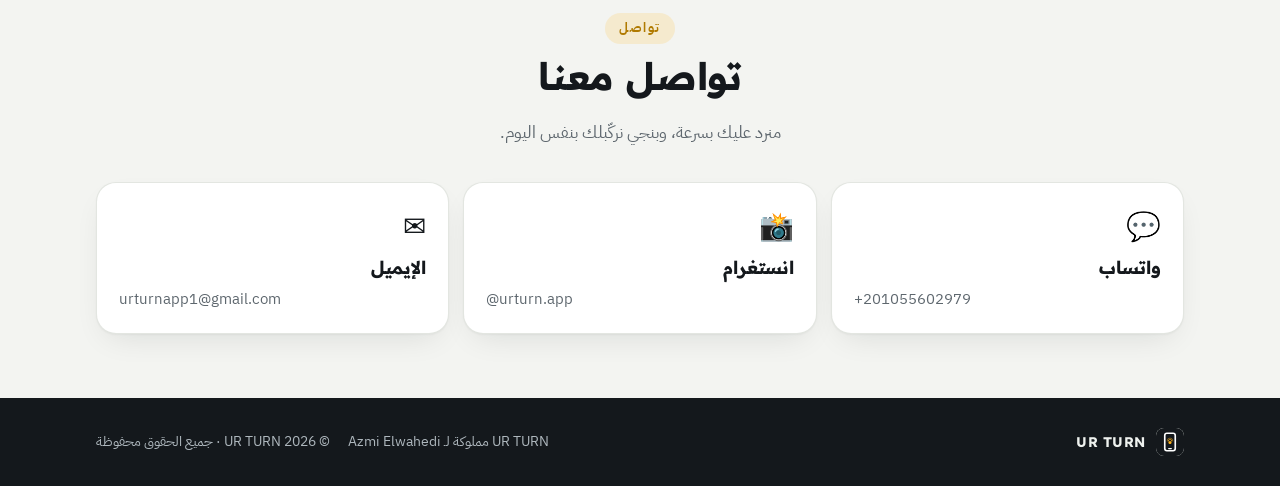
==== commit a80b2568: "beta admin: shop links in one place, save existing cashier link, confirm before new link Co-Authored" ====
--- a/beta/index.html
+++ b/beta/index.html
@@ -13,7 +13,7 @@
 <link rel="preconnect" href="https://fonts.googleapis.com">
 <link rel="preconnect" href="https://fonts.gstatic.com" crossorigin>
 <link rel="stylesheet" href="https://fonts.googleapis.com/css2?family=Readex+Pro:wght@400;500;600;700&family=IBM+Plex+Sans+Arabic:wght@400;500;600&display=swap">
-<link rel="stylesheet" href="style.css?v=202610310345">
+<link rel="stylesheet" href="style.css?v=202610311422">
 </head>
 <body>
 <div id="intro" hidden><div class="in-wrap"><img src="icon-512.png" alt="" width="112" height="112"><b>UR TURN</b><span id="intro-t"></span><i></i></div></div>
@@ -32,13 +32,13 @@
 </header>
 <main id="app"></main>
 <div class="toast" id="toast" hidden></div>
-<script src="qrcode.js?v=202610310345"></script>
-<!-- app.js?v=202610310345 (lets pages from the old one-file version notice updates) -->
-<script src="core.js?v=202610310345"></script>
+<script src="qrcode.js?v=202610311422"></script>
+<!-- app.js?v=202610311422 (lets pages from the old one-file version notice updates) -->
+<script src="core.js?v=202610311422"></script>
 <script>
 // Load only the part this page needs (customer / cashier / admin / home), then start.
 (function(){var p=new URLSearchParams(location.search),s=p.get("s")||"",v=p.get("v")||(s?"customer":"home"),
-sa=window.matchMedia("(display-mode: standalone)").matches||navigator.standalone===true,ver="202610310345";
+sa=window.matchMedia("(display-mode: standalone)").matches||navigator.standalone===true,ver="202610311422";
 var parts=v==="admin"?["admin"]:(v==="cashier"||v==="owner")?["cashier"]:((v==="home"&&!sa)||v==="demo")?["customer","cashier","home"]:["customer"];
 var i=0;(function next(){if(i>=parts.length){boot();return;}var sc=document.createElement("script");sc.src=parts[i++]+".js?v="+ver;sc.onload=next;
 sc.onerror=function(){document.getElementById("app").innerHTML='<div class="center-msg"><p>⚠️ تعذّر التحميل، اسحب الصفحة لتحت للتحديث.</p></div>';};document.head.appendChild(sc);})();})();
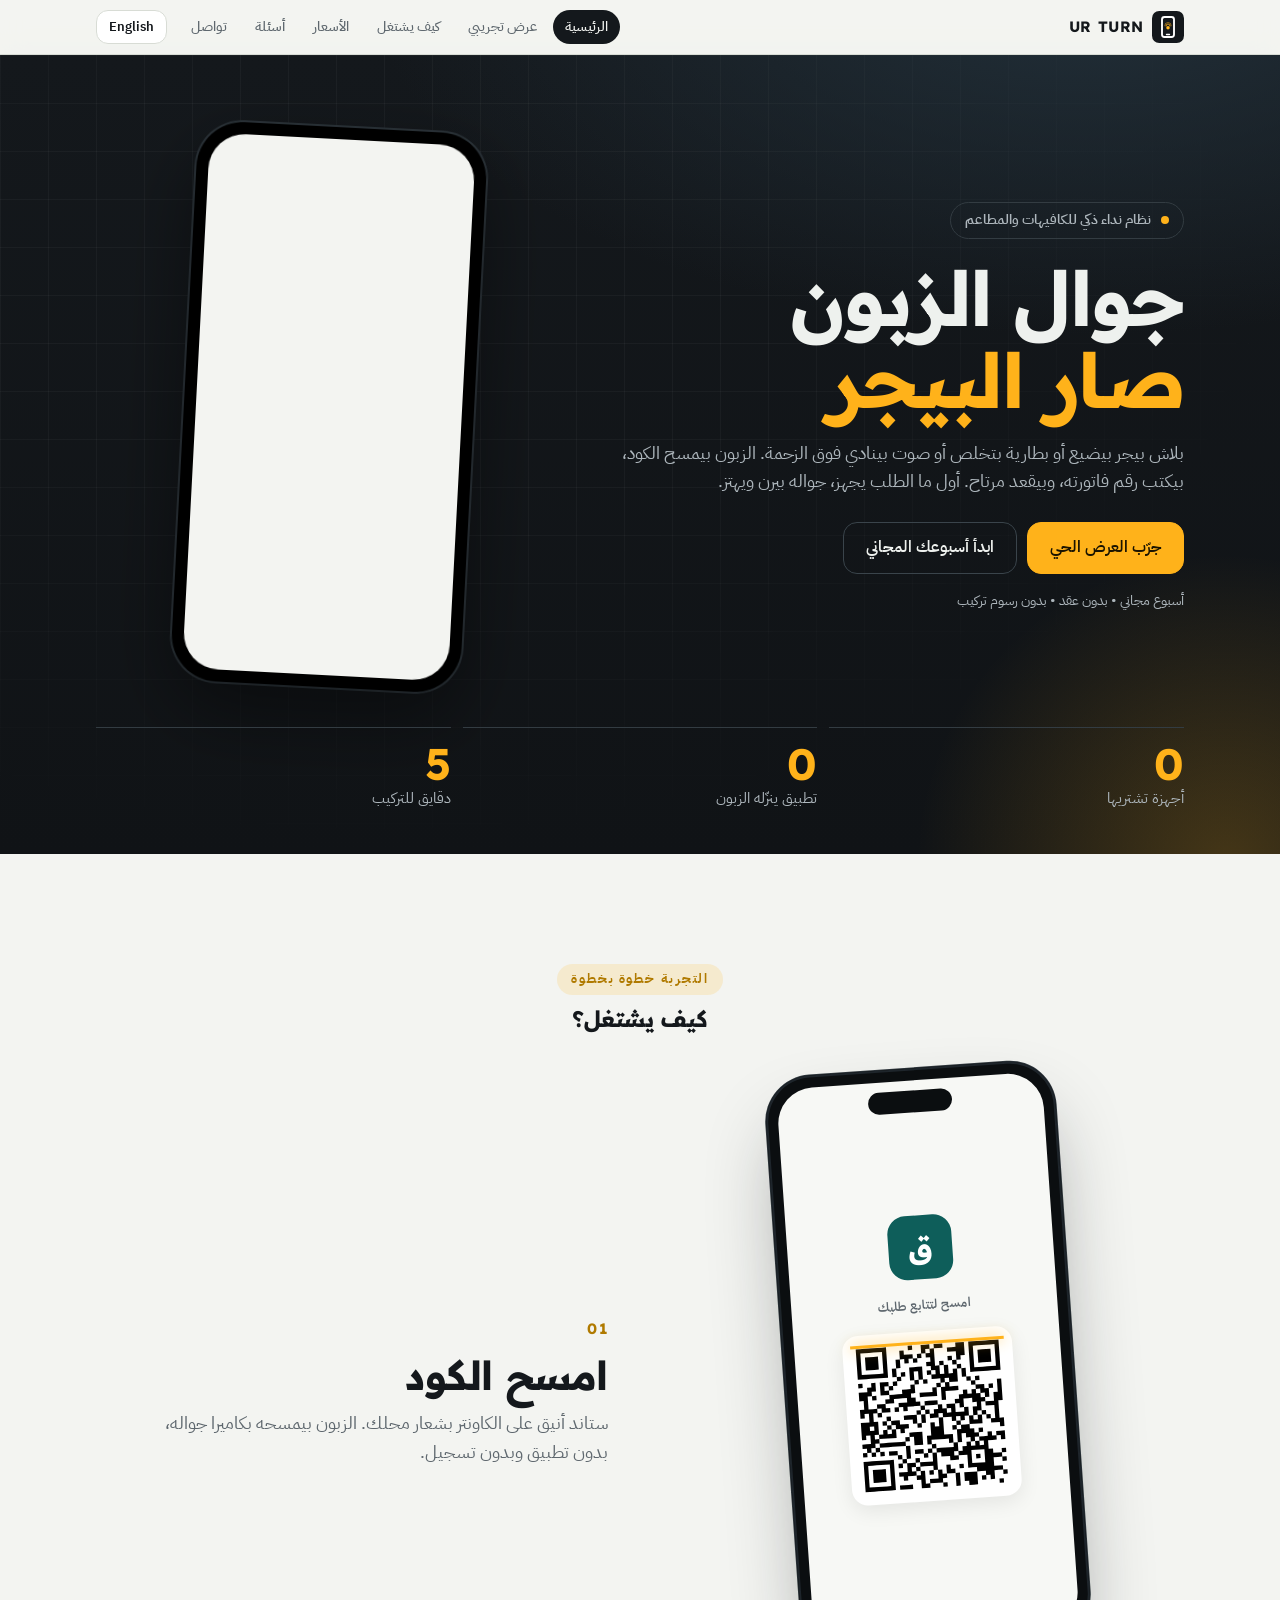
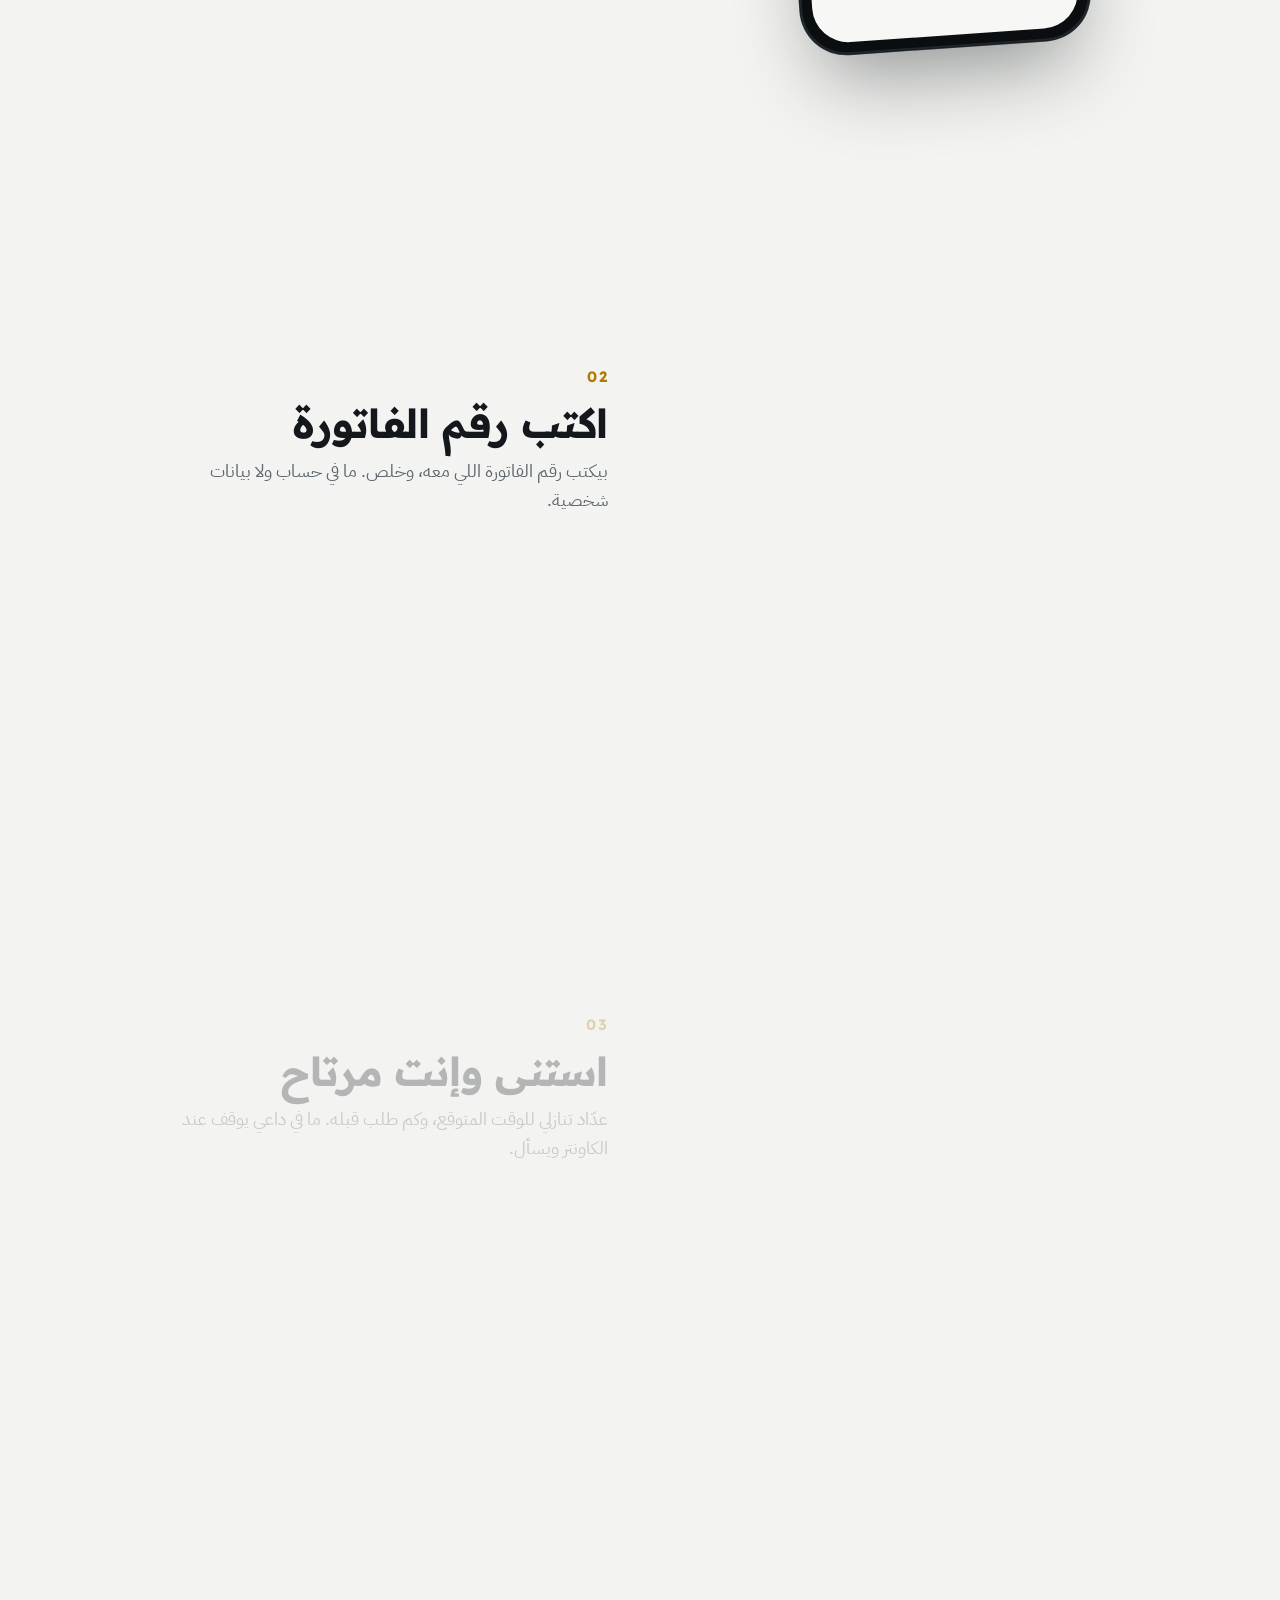
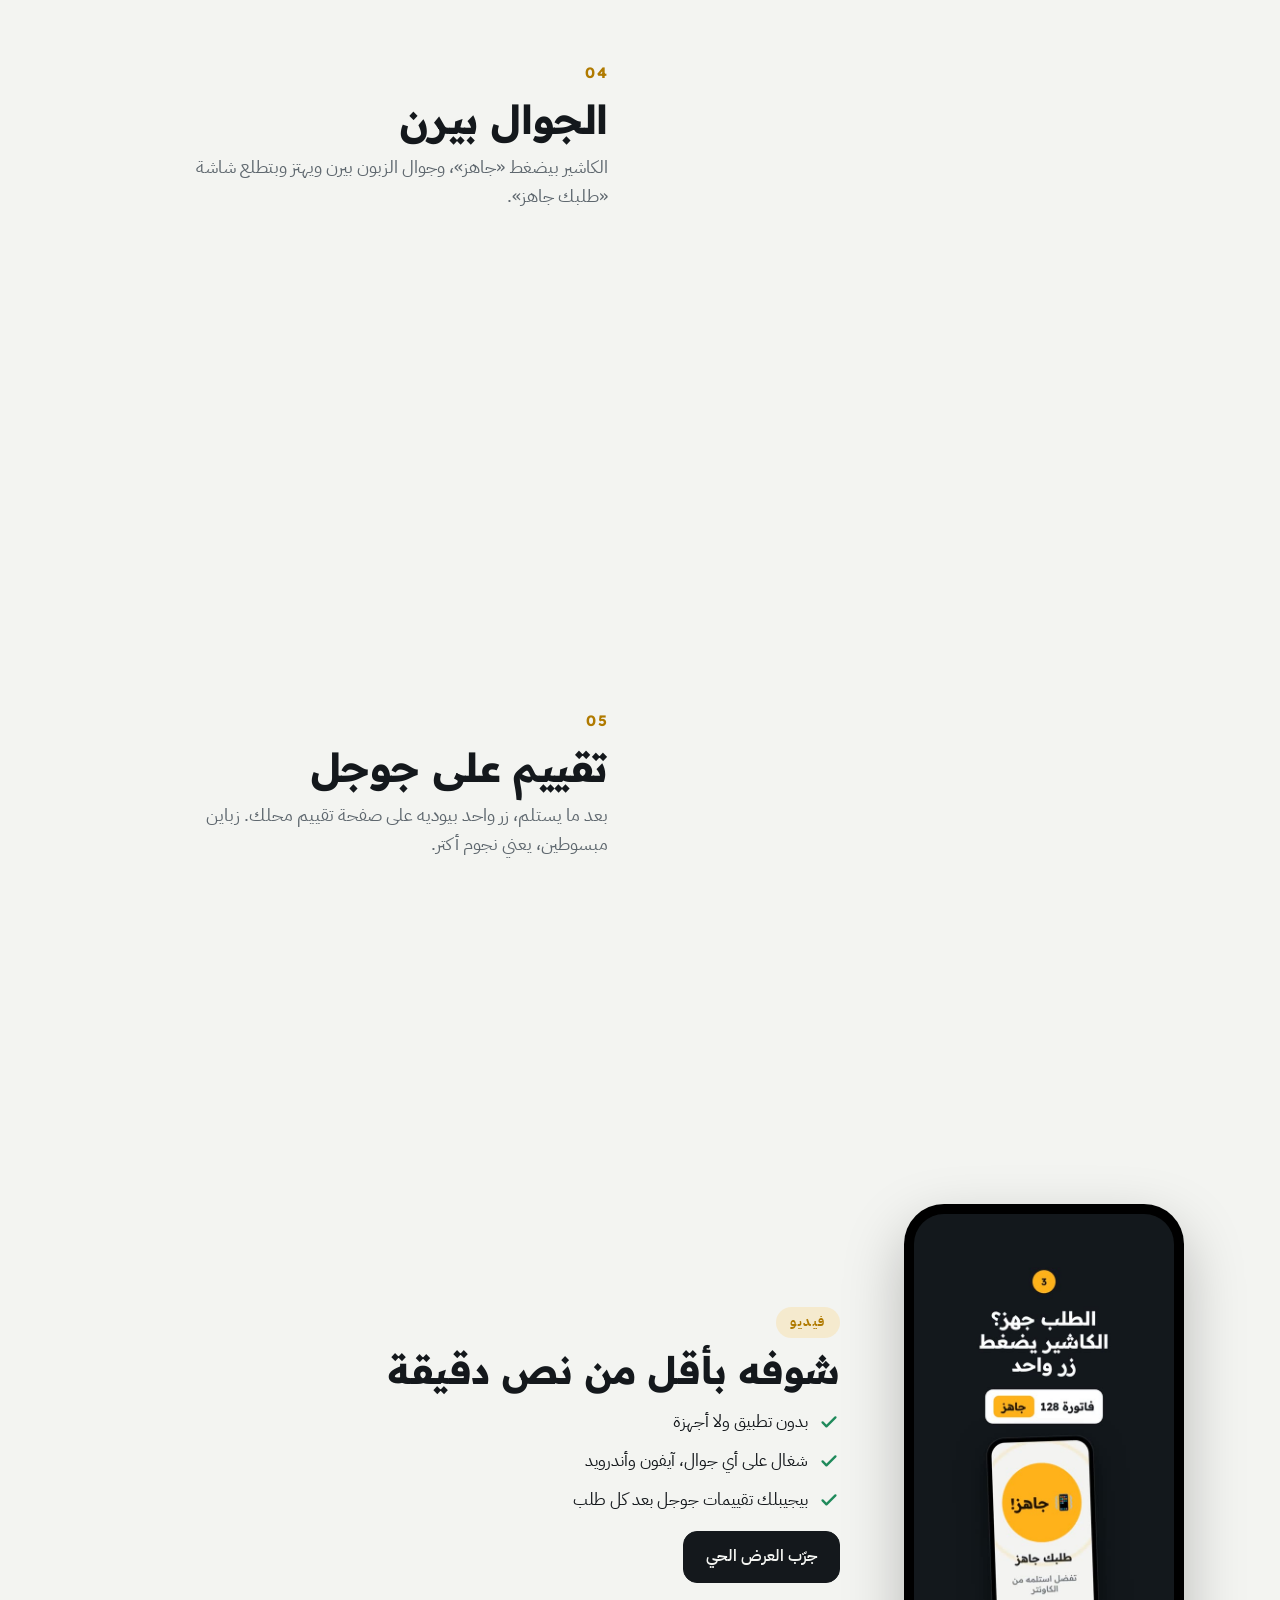
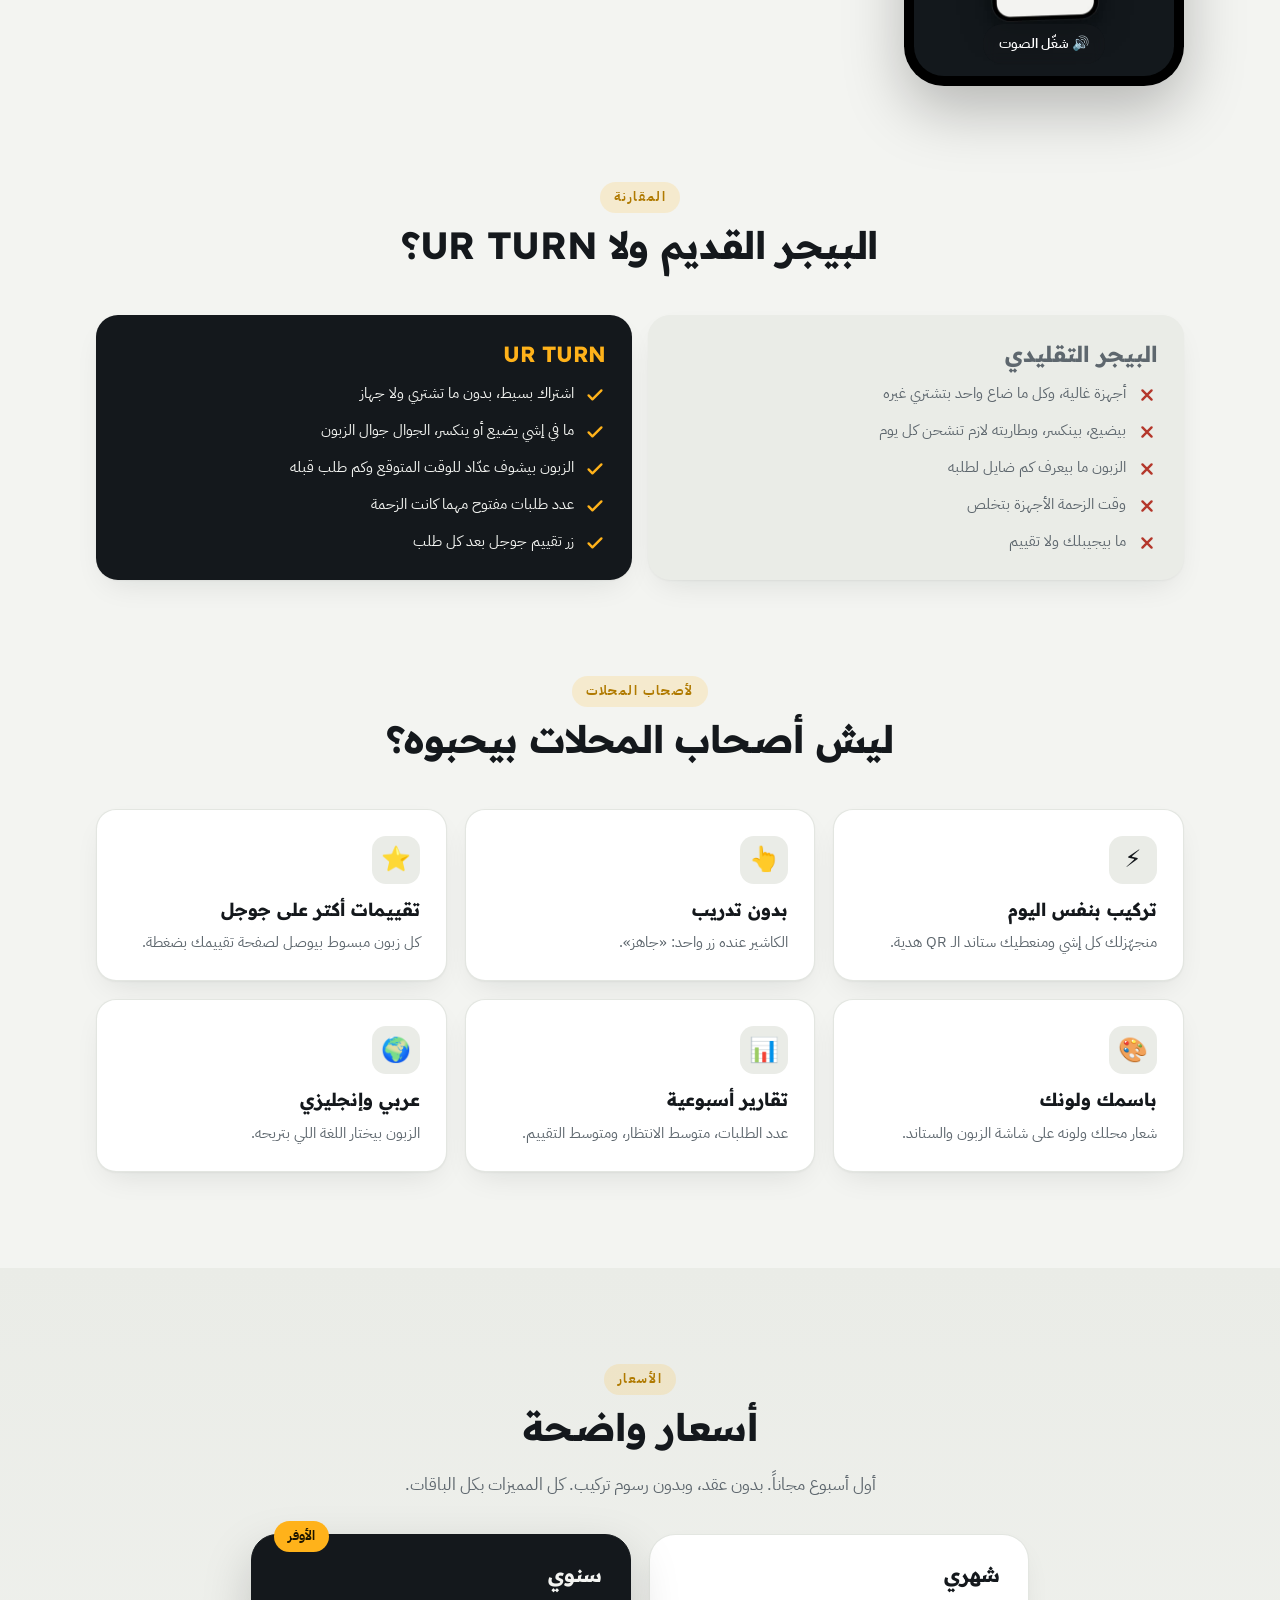
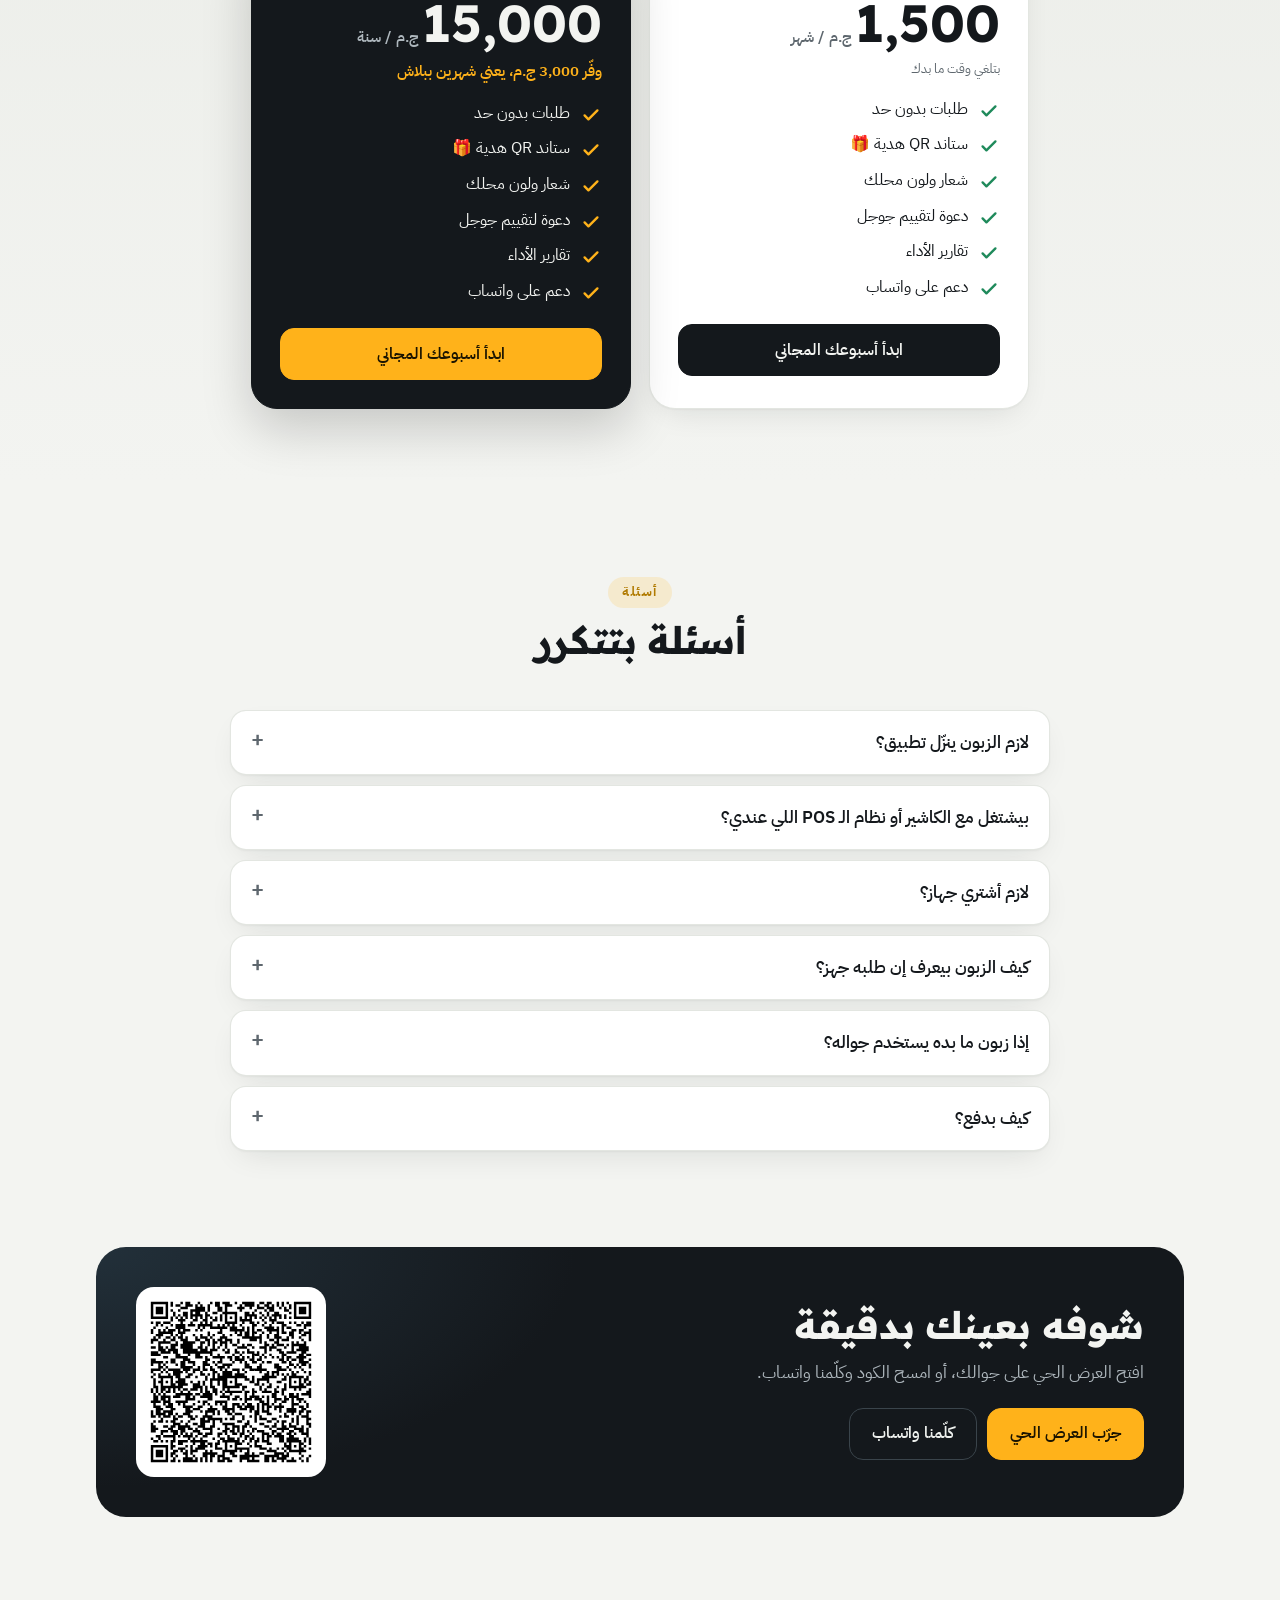
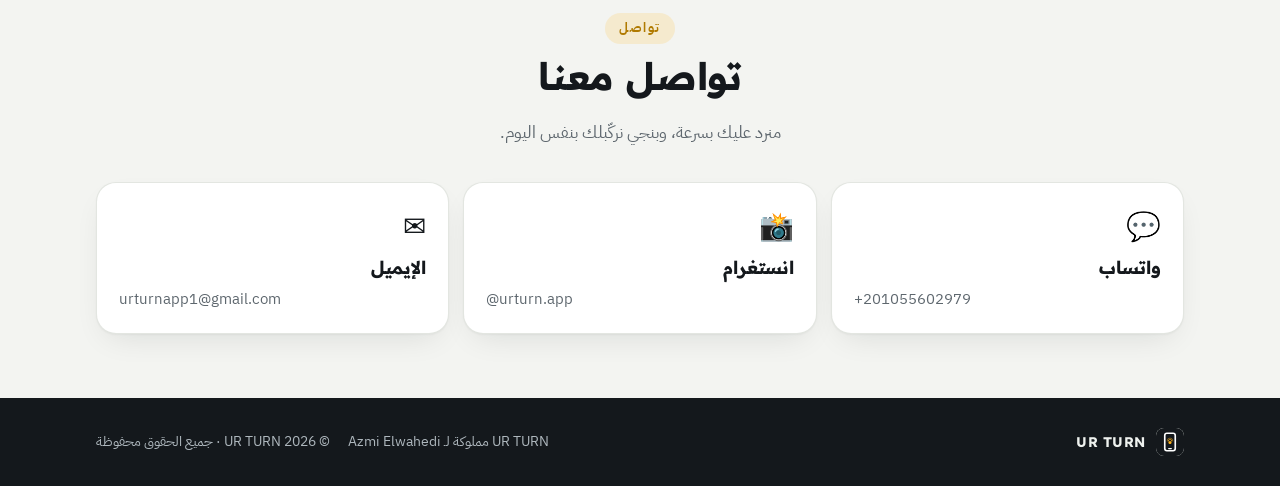
==== commit 5cb9fc75: "Fix: /#contact (and other section links) now open at that section Co-Authored-By: Claude Opus 5.5 <n" ====
--- a/beta/index.html
+++ b/beta/index.html
@@ -13,7 +13,7 @@
 <link rel="preconnect" href="https://fonts.googleapis.com">
 <link rel="preconnect" href="https://fonts.gstatic.com" crossorigin>
 <link rel="stylesheet" href="https://fonts.googleapis.com/css2?family=Readex+Pro:wght@400;500;600;700&family=IBM+Plex+Sans+Arabic:wght@400;500;600&display=swap">
-<link rel="stylesheet" href="style.css?v=202610311422">
+<link rel="stylesheet" href="style.css?v=202610312224">
 </head>
 <body>
 <div id="intro" hidden><div class="in-wrap"><img src="icon-512.png" alt="" width="112" height="112"><b>UR TURN</b><span id="intro-t"></span><i></i></div></div>
@@ -32,13 +32,13 @@
 </header>
 <main id="app"></main>
 <div class="toast" id="toast" hidden></div>
-<script src="qrcode.js?v=202610311422"></script>
-<!-- app.js?v=202610311422 (lets pages from the old one-file version notice updates) -->
-<script src="core.js?v=202610311422"></script>
+<script src="qrcode.js?v=202610312224"></script>
+<!-- app.js?v=202610312224 (lets pages from the old one-file version notice updates) -->
+<script src="core.js?v=202610312224"></script>
 <script>
 // Load only the part this page needs (customer / cashier / admin / home), then start.
 (function(){var p=new URLSearchParams(location.search),s=p.get("s")||"",v=p.get("v")||(s?"customer":"home"),
-sa=window.matchMedia("(display-mode: standalone)").matches||navigator.standalone===true,ver="202610311422";
+sa=window.matchMedia("(display-mode: standalone)").matches||navigator.standalone===true,ver="202610312224";
 var parts=v==="admin"?["admin"]:(v==="cashier"||v==="owner")?["cashier"]:((v==="home"&&!sa)||v==="demo")?["customer","cashier","home"]:["customer"];
 var i=0;(function next(){if(i>=parts.length){boot();return;}var sc=document.createElement("script");sc.src=parts[i++]+".js?v="+ver;sc.onload=next;
 sc.onerror=function(){document.getElementById("app").innerHTML='<div class="center-msg"><p>⚠️ تعذّر التحميل، اسحب الصفحة لتحت للتحديث.</p></div>';};document.head.appendChild(sc);})();})();
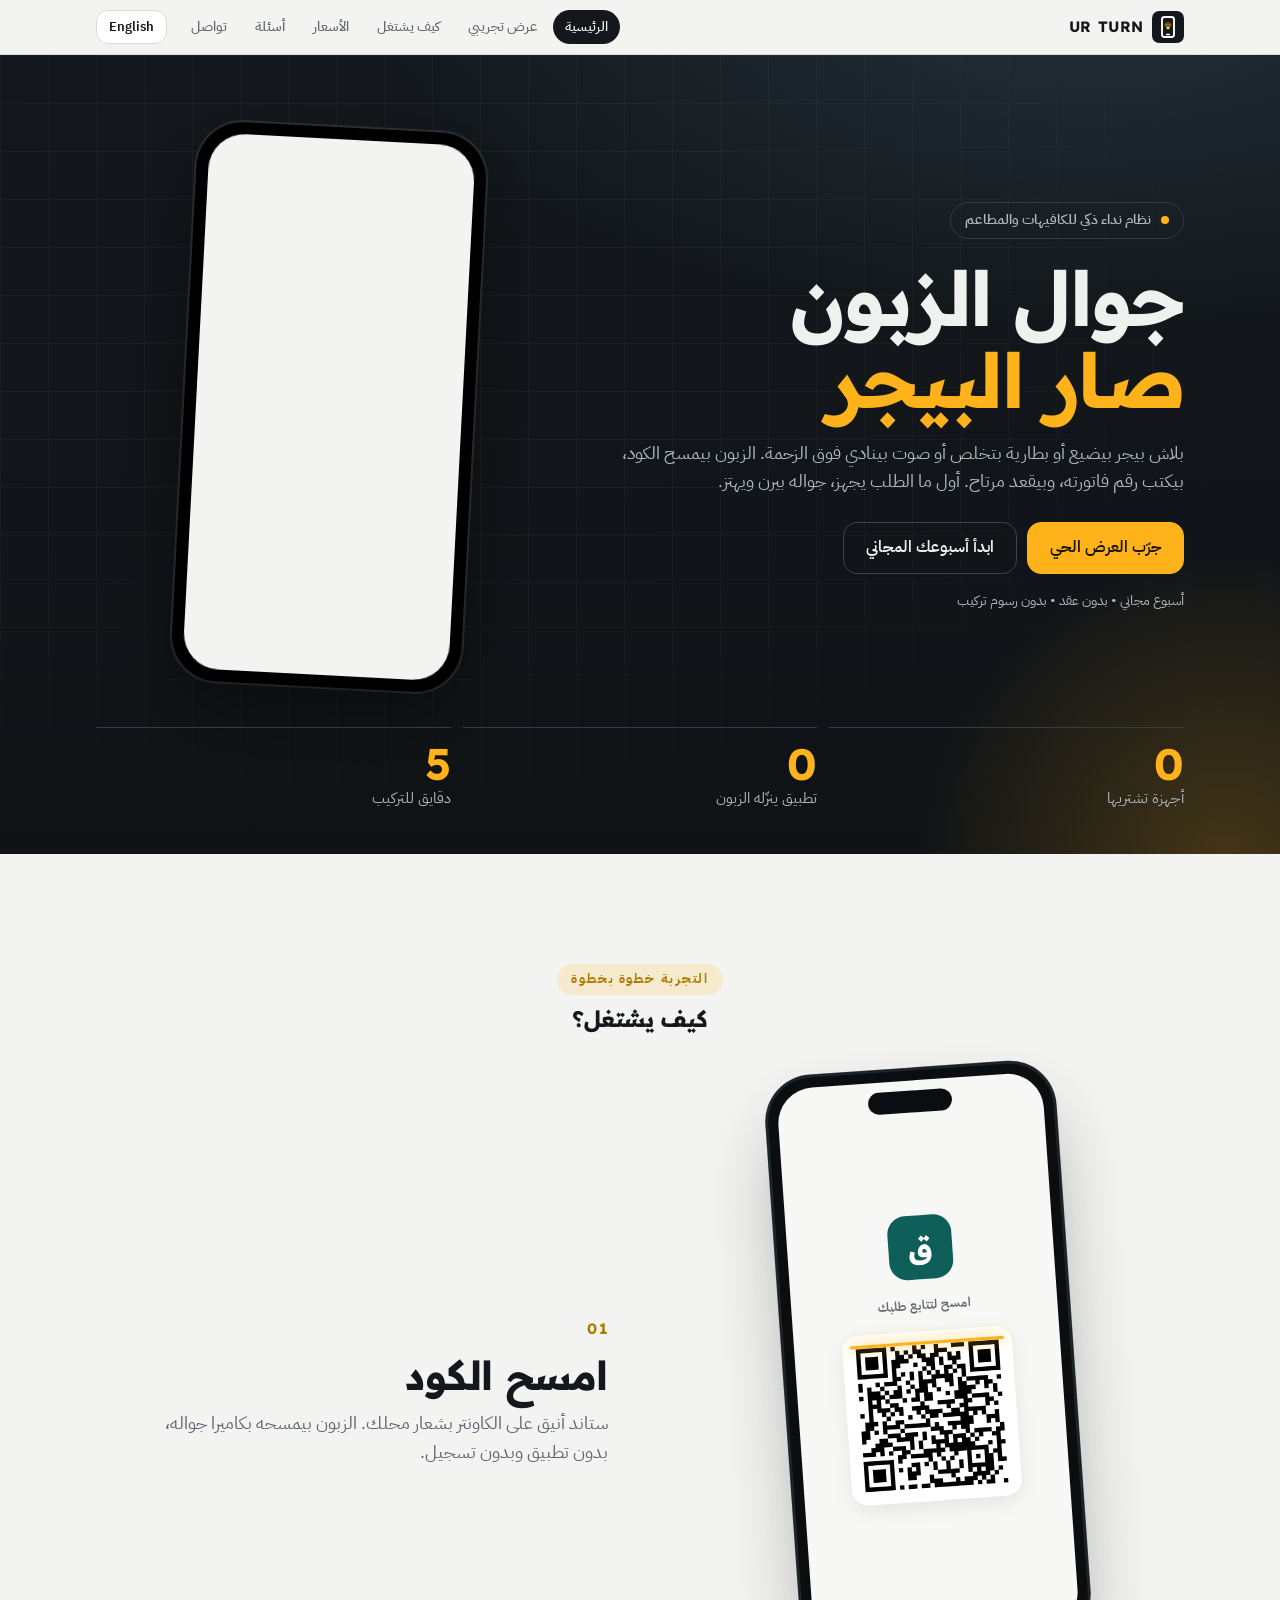
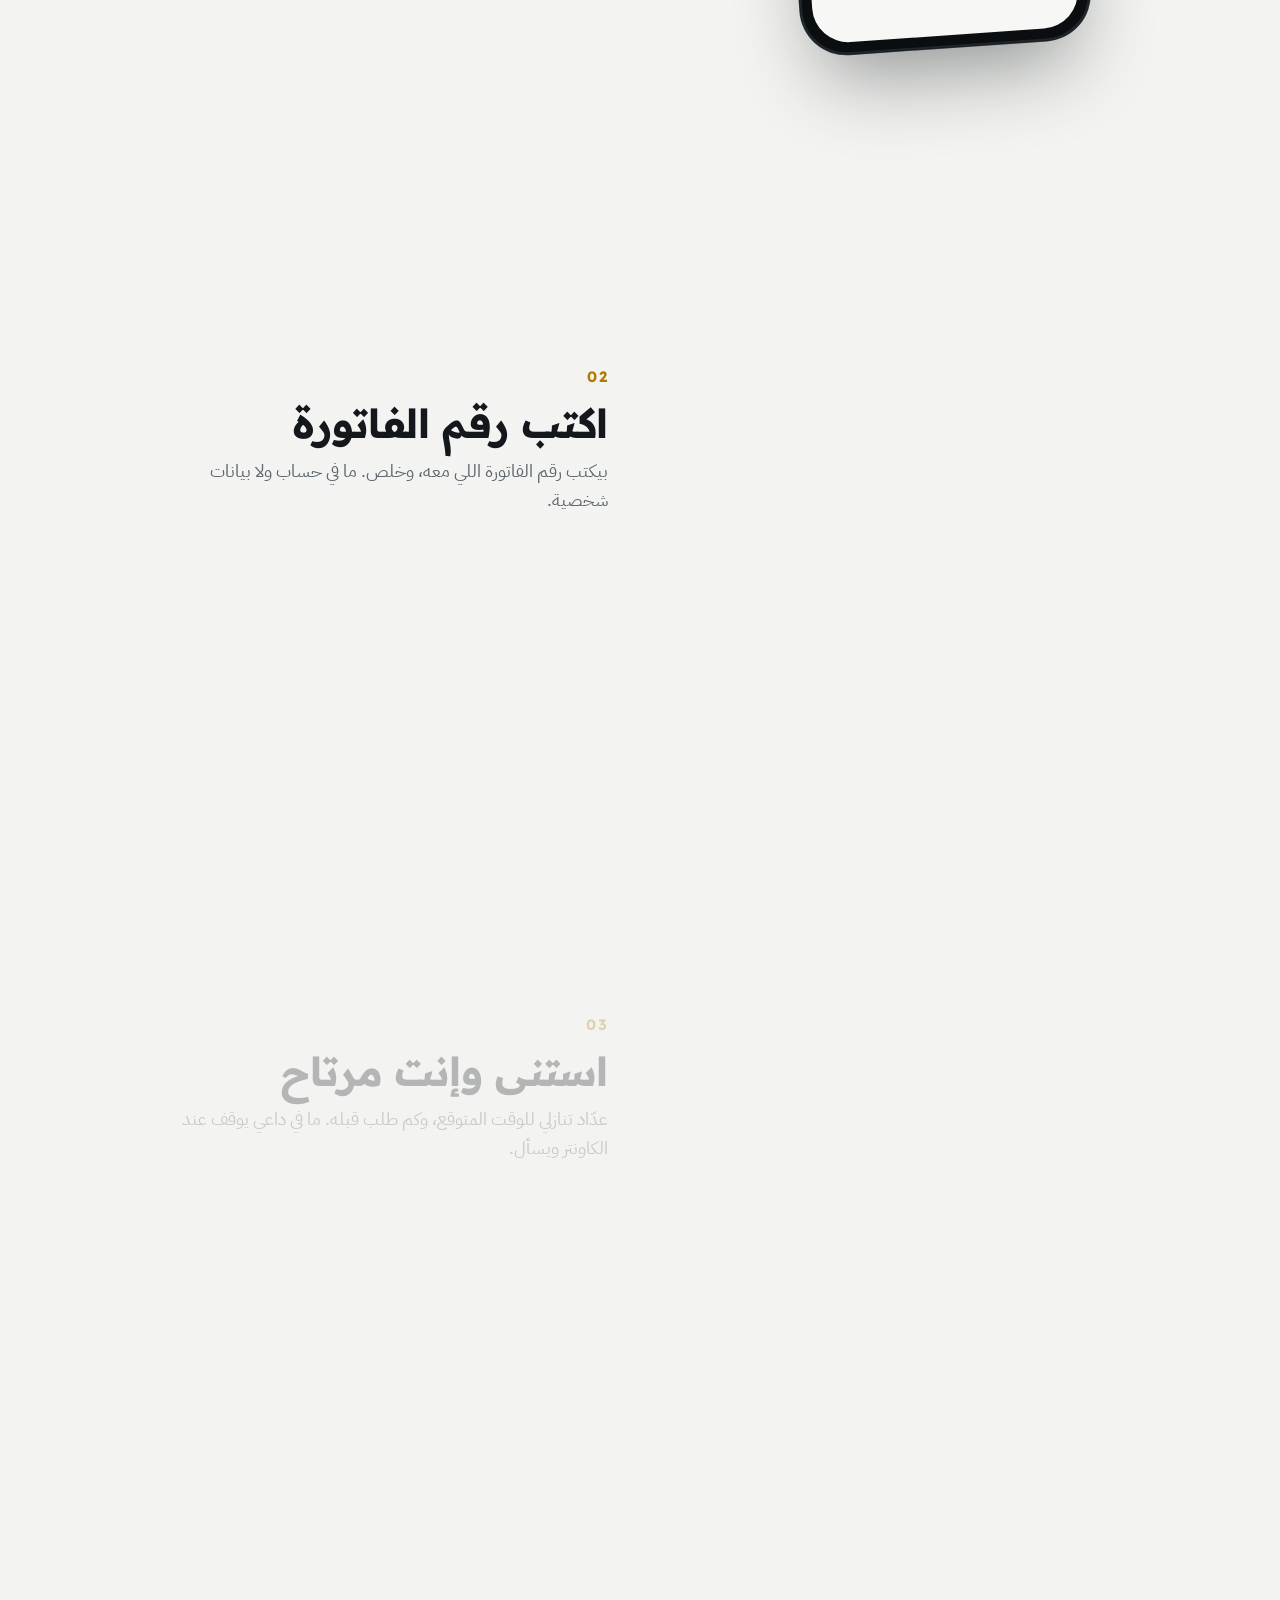
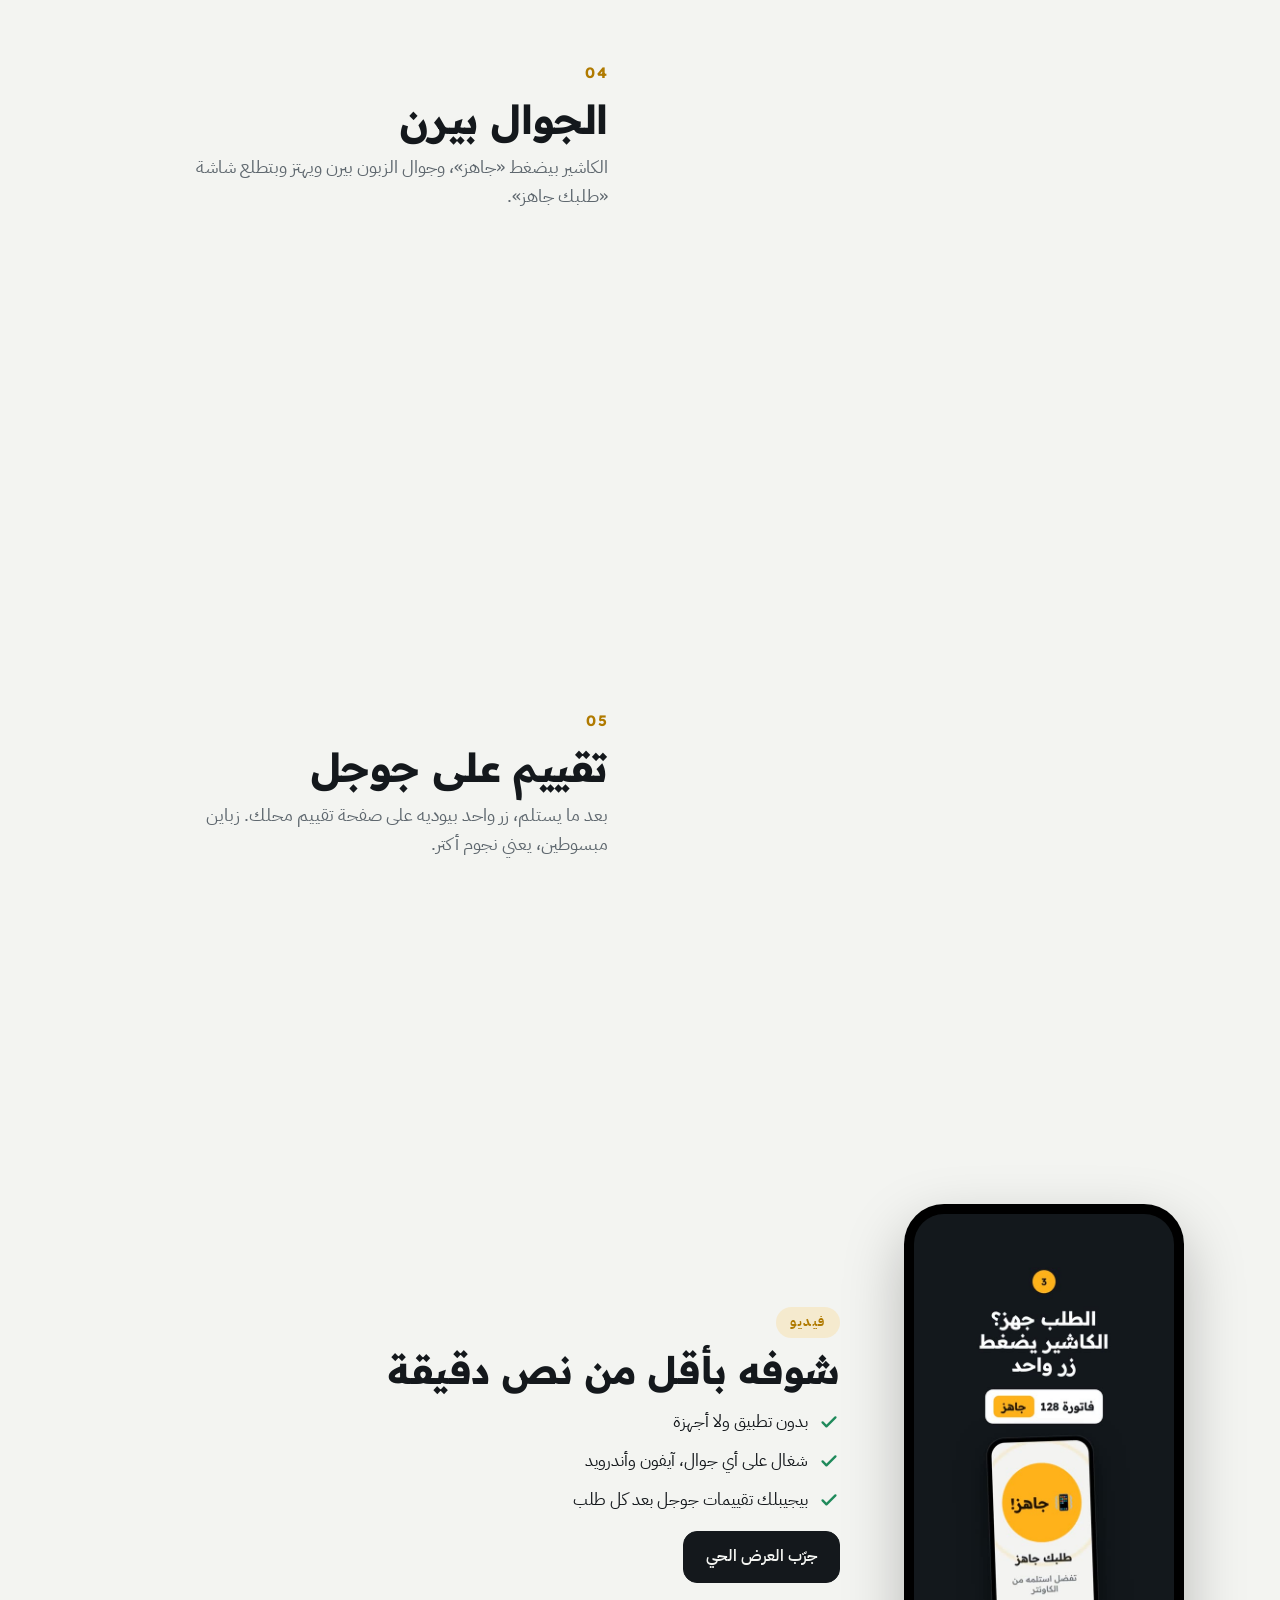
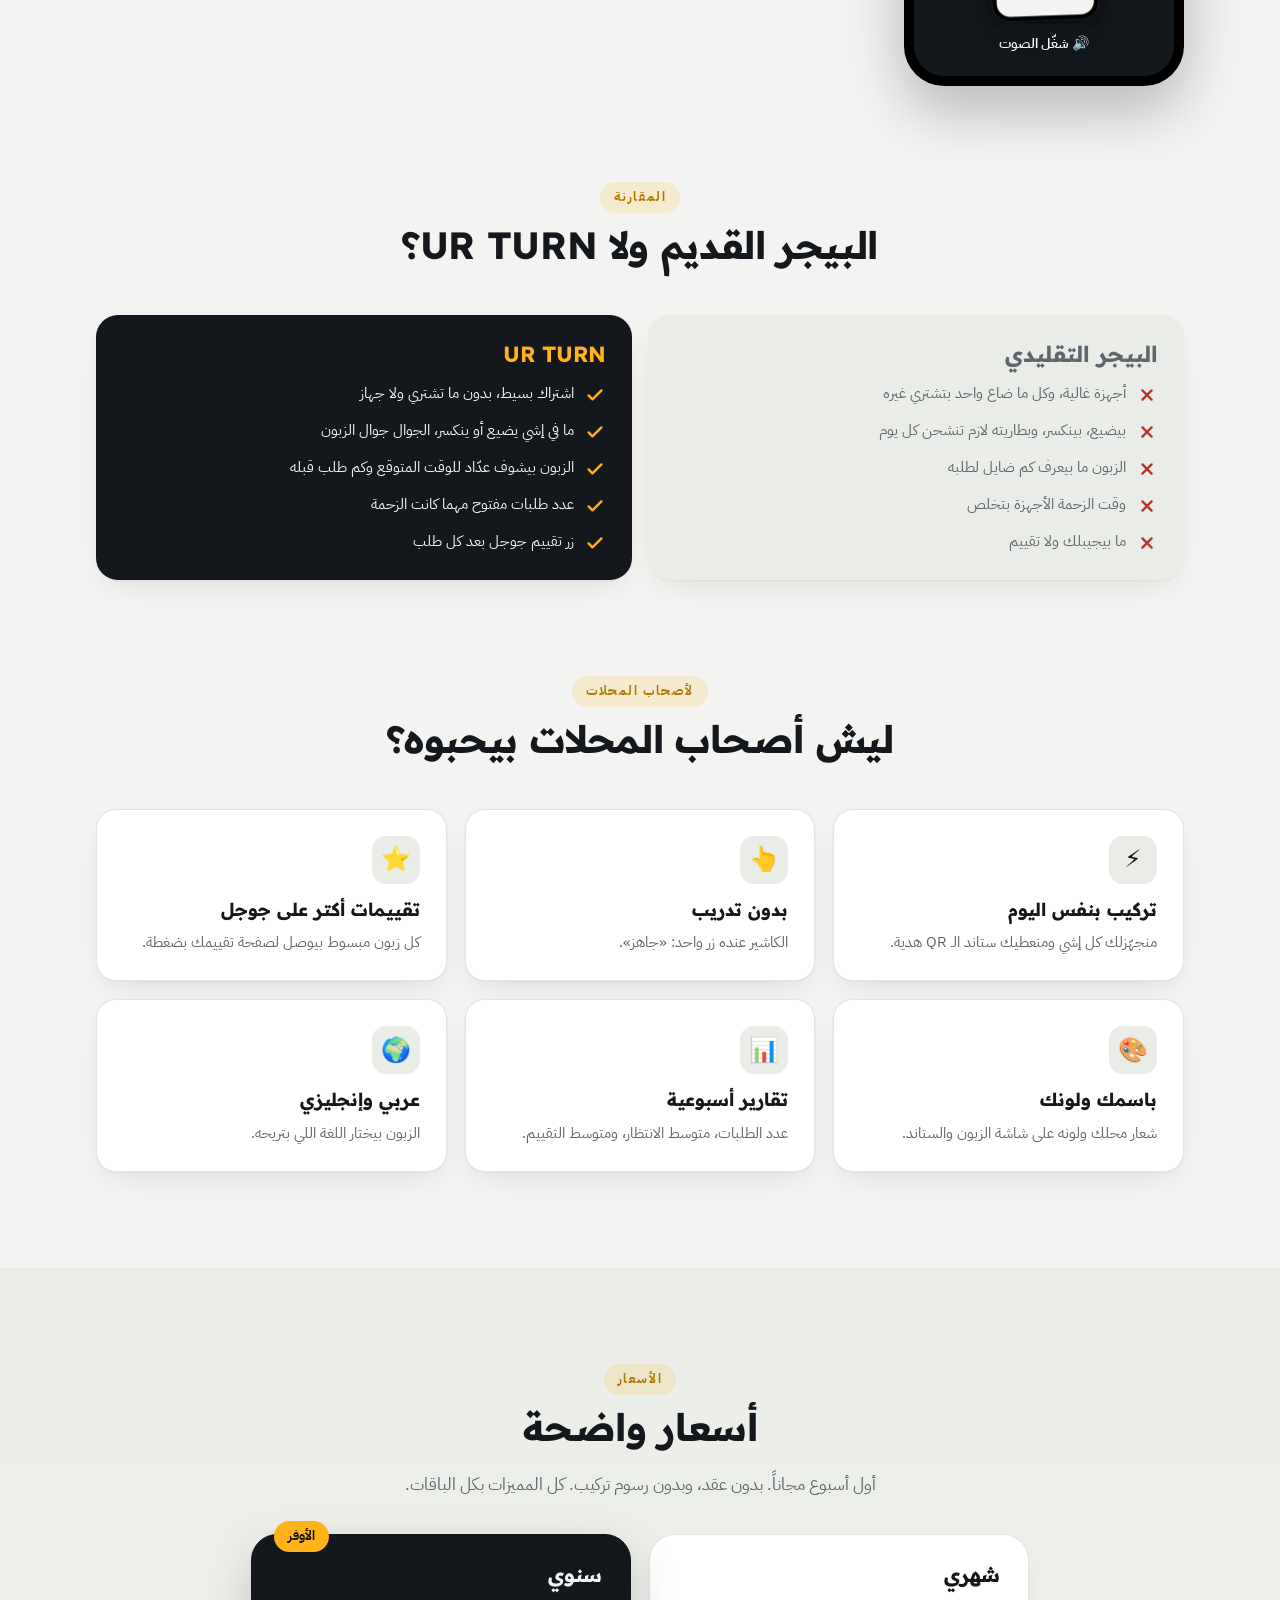
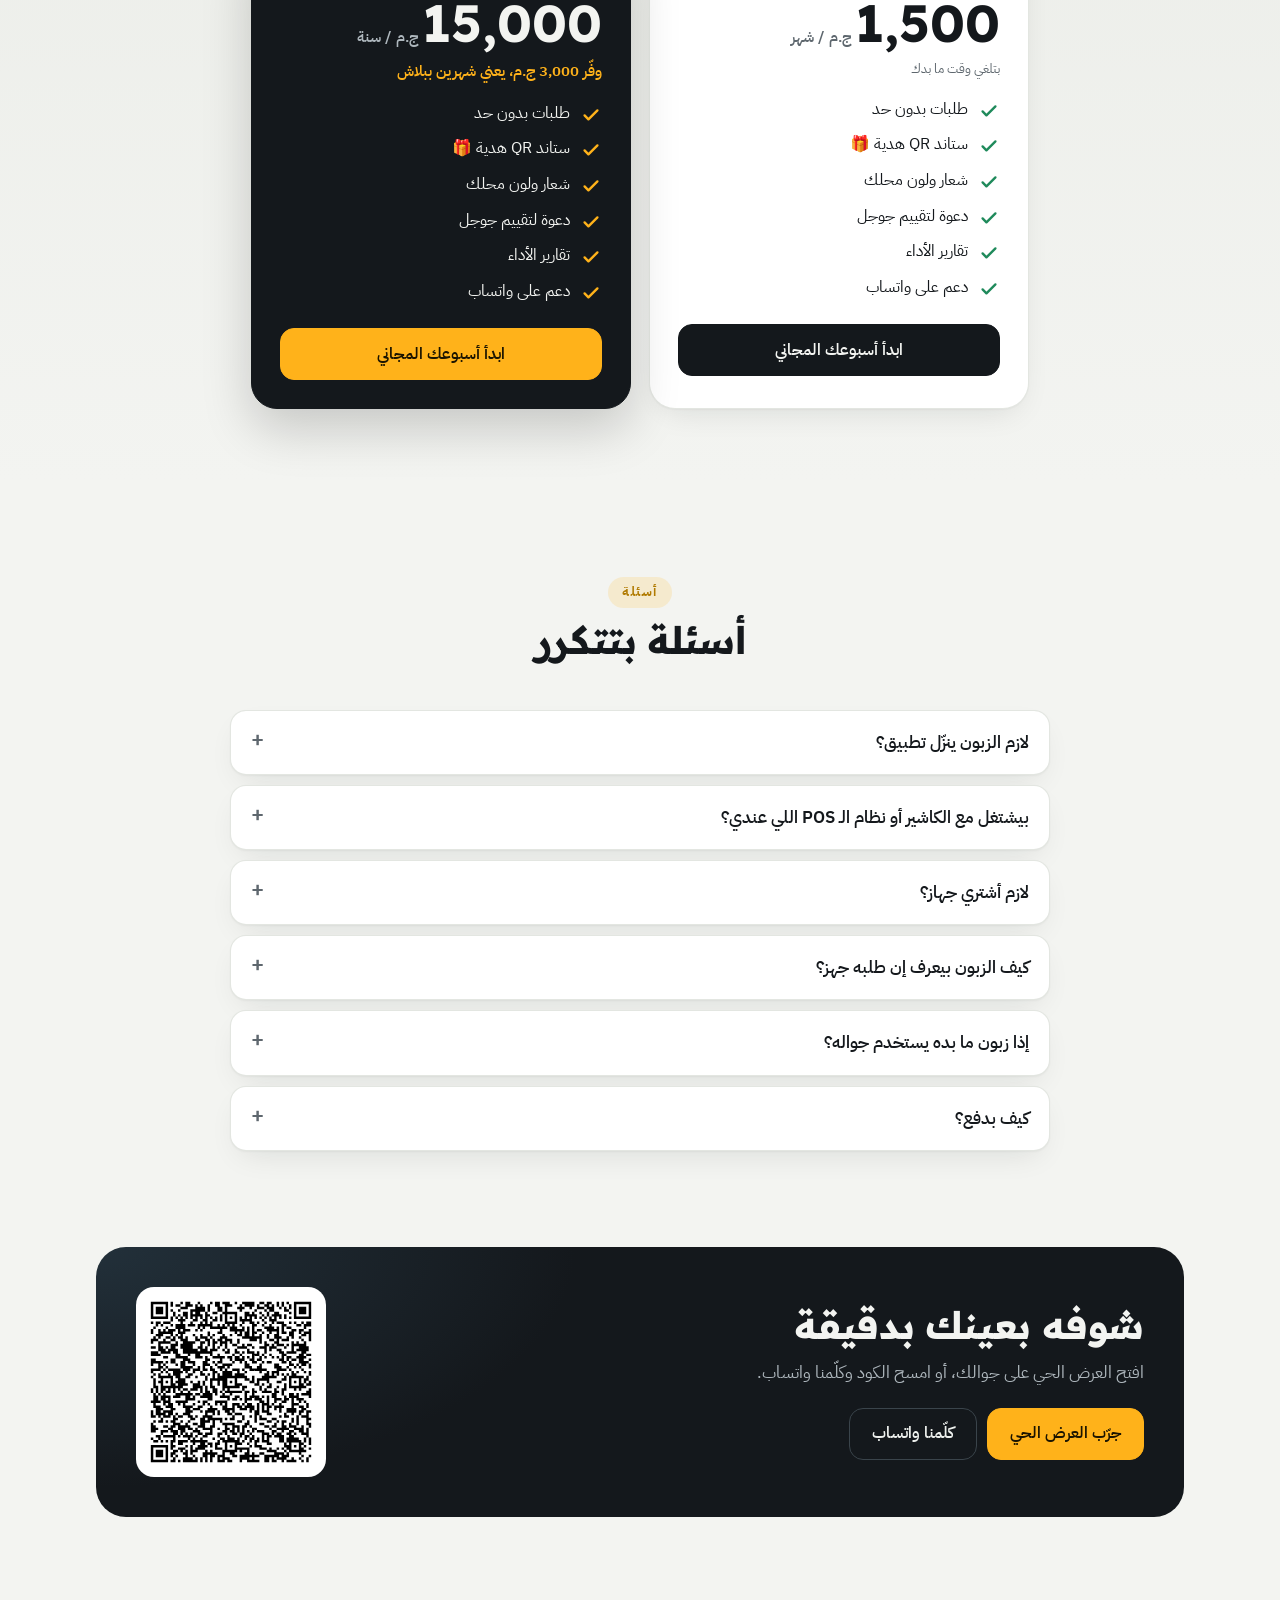
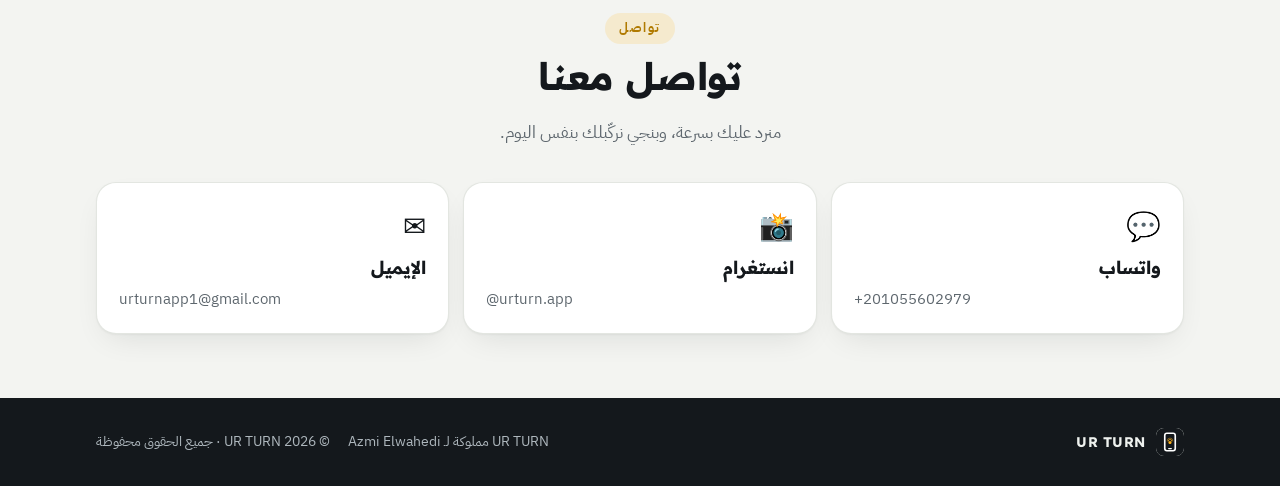
==== commit e3e18c3e: "Beta: admin panel shows orders per shop per working day with 14-day bars and weekly trend Co-Authore" ====
--- a/beta/index.html
+++ b/beta/index.html
@@ -13,7 +13,7 @@
 <link rel="preconnect" href="https://fonts.googleapis.com">
 <link rel="preconnect" href="https://fonts.gstatic.com" crossorigin>
 <link rel="stylesheet" href="https://fonts.googleapis.com/css2?family=Readex+Pro:wght@400;500;600;700&family=IBM+Plex+Sans+Arabic:wght@400;500;600&display=swap">
-<link rel="stylesheet" href="style.css?v=202610312224">
+<link rel="stylesheet" href="style.css?v=202610312250">
 </head>
 <body>
 <div id="intro" hidden><div class="in-wrap"><img src="icon-512.png" alt="" width="112" height="112"><b>UR TURN</b><span id="intro-t"></span><i></i></div></div>
@@ -32,13 +32,13 @@
 </header>
 <main id="app"></main>
 <div class="toast" id="toast" hidden></div>
-<script src="qrcode.js?v=202610312224"></script>
-<!-- app.js?v=202610312224 (lets pages from the old one-file version notice updates) -->
-<script src="core.js?v=202610312224"></script>
+<script src="qrcode.js?v=202610312250"></script>
+<!-- app.js?v=202610312250 (lets pages from the old one-file version notice updates) -->
+<script src="core.js?v=202610312250"></script>
 <script>
 // Load only the part this page needs (customer / cashier / admin / home), then start.
 (function(){var p=new URLSearchParams(location.search),s=p.get("s")||"",v=p.get("v")||(s?"customer":"home"),
-sa=window.matchMedia("(display-mode: standalone)").matches||navigator.standalone===true,ver="202610312224";
+sa=window.matchMedia("(display-mode: standalone)").matches||navigator.standalone===true,ver="202610312250";
 var parts=v==="admin"?["admin"]:(v==="cashier"||v==="owner")?["cashier"]:((v==="home"&&!sa)||v==="demo")?["customer","cashier","home"]:["customer"];
 var i=0;(function next(){if(i>=parts.length){boot();return;}var sc=document.createElement("script");sc.src=parts[i++]+".js?v="+ver;sc.onload=next;
 sc.onerror=function(){document.getElementById("app").innerHTML='<div class="center-msg"><p>⚠️ تعذّر التحميل، اسحب الصفحة لتحت للتحديث.</p></div>';};document.head.appendChild(sc);})();})();
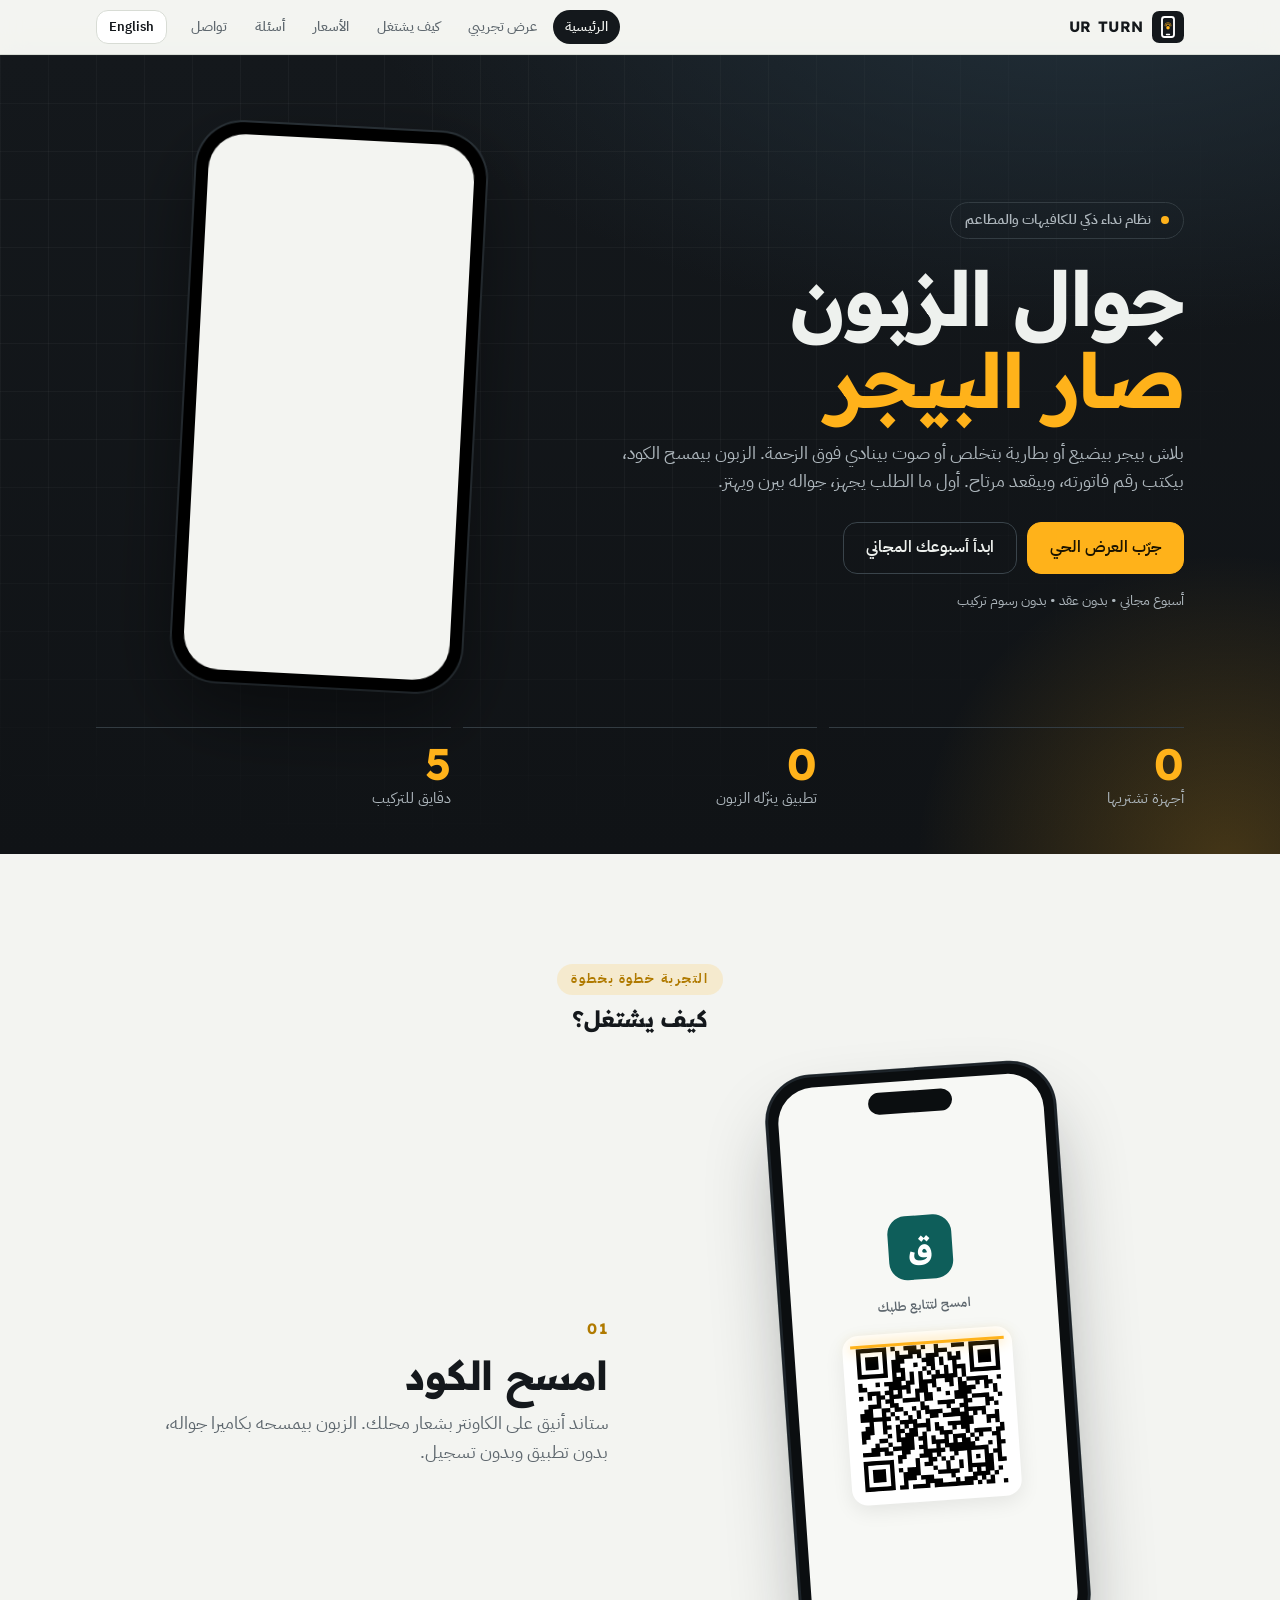
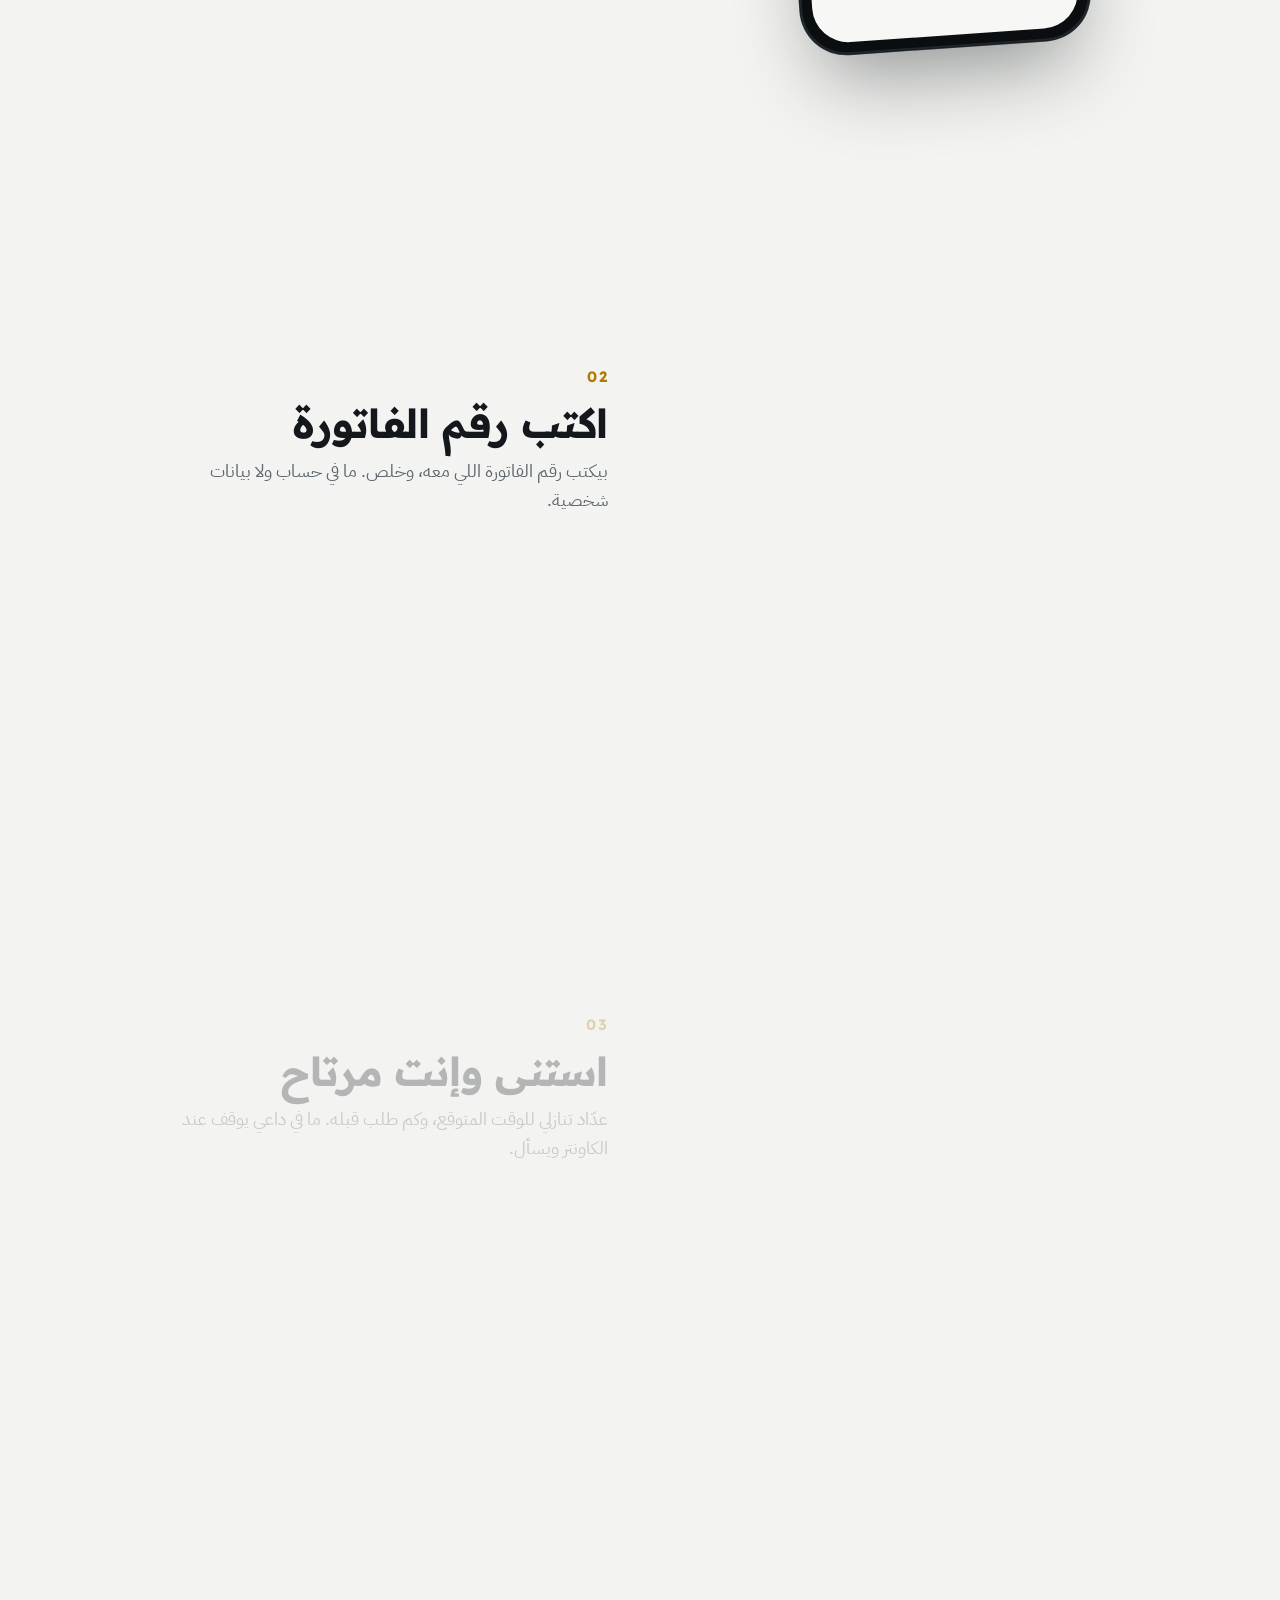
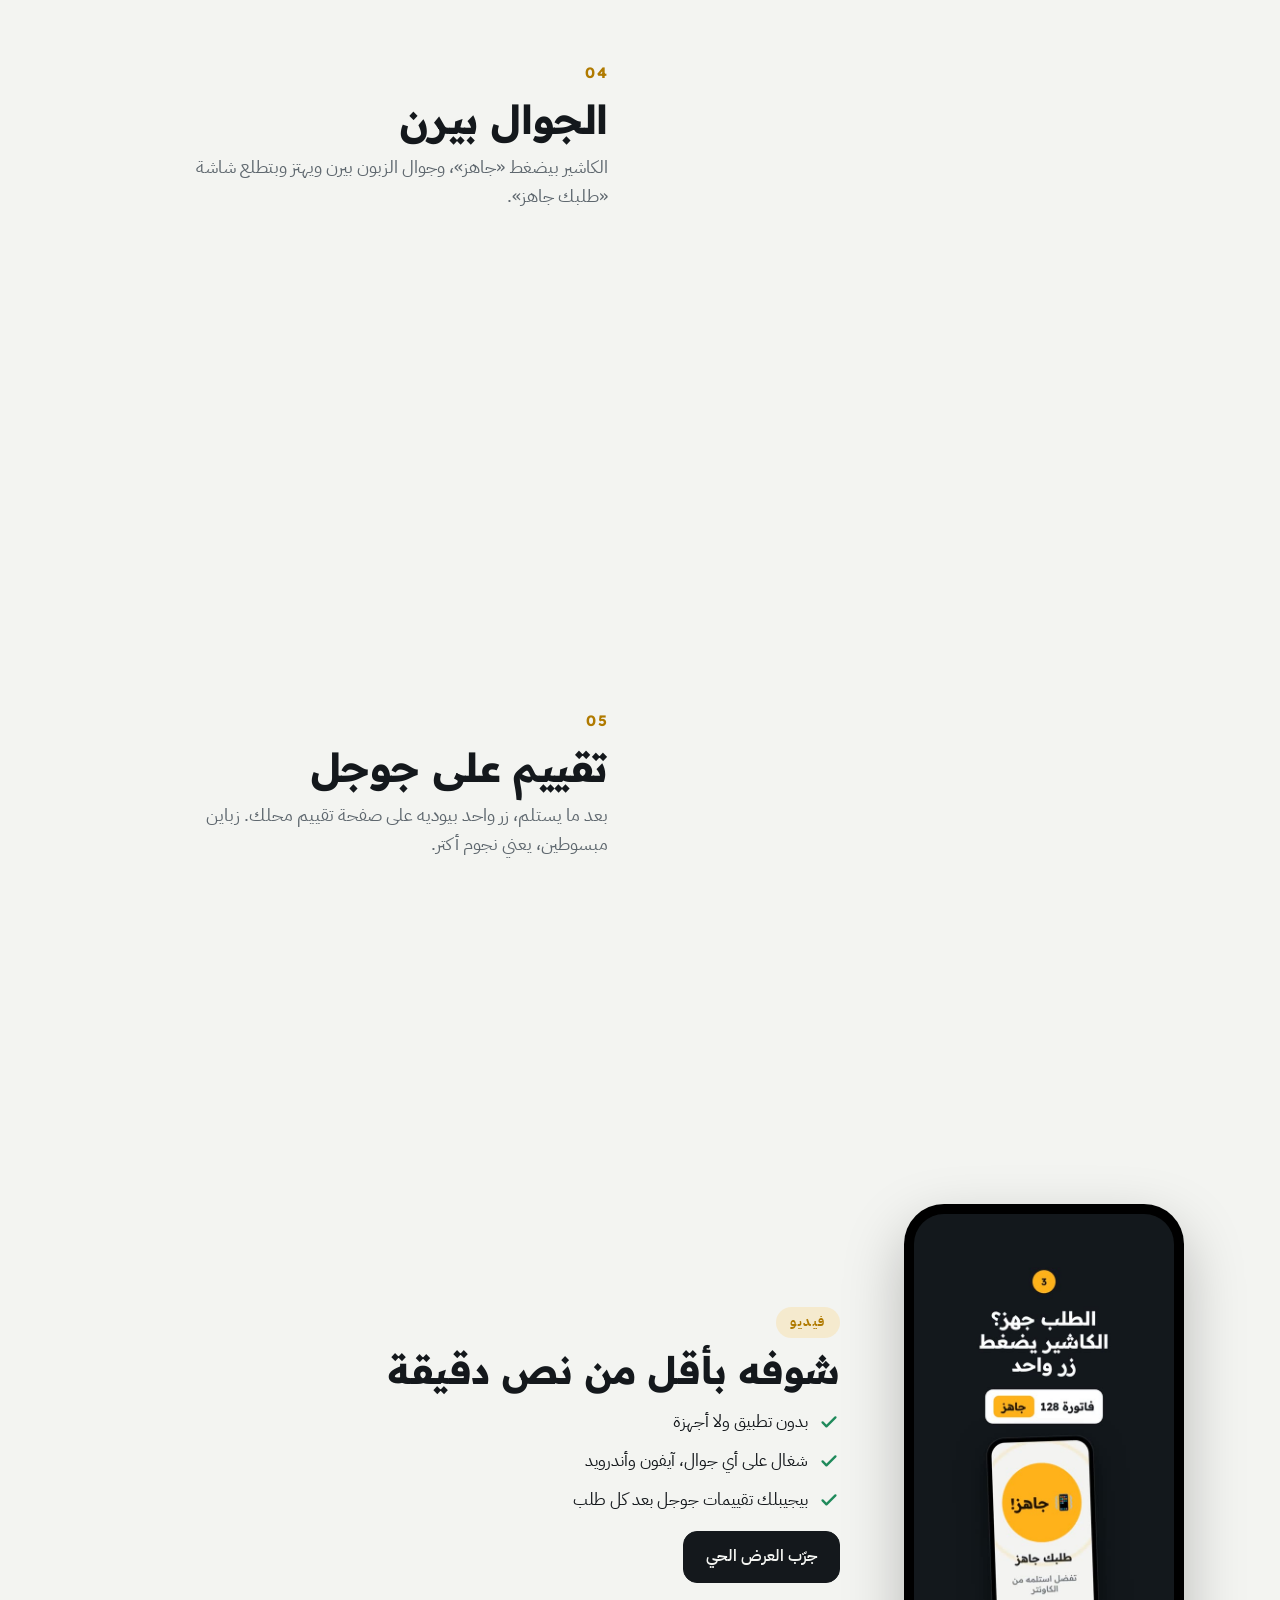
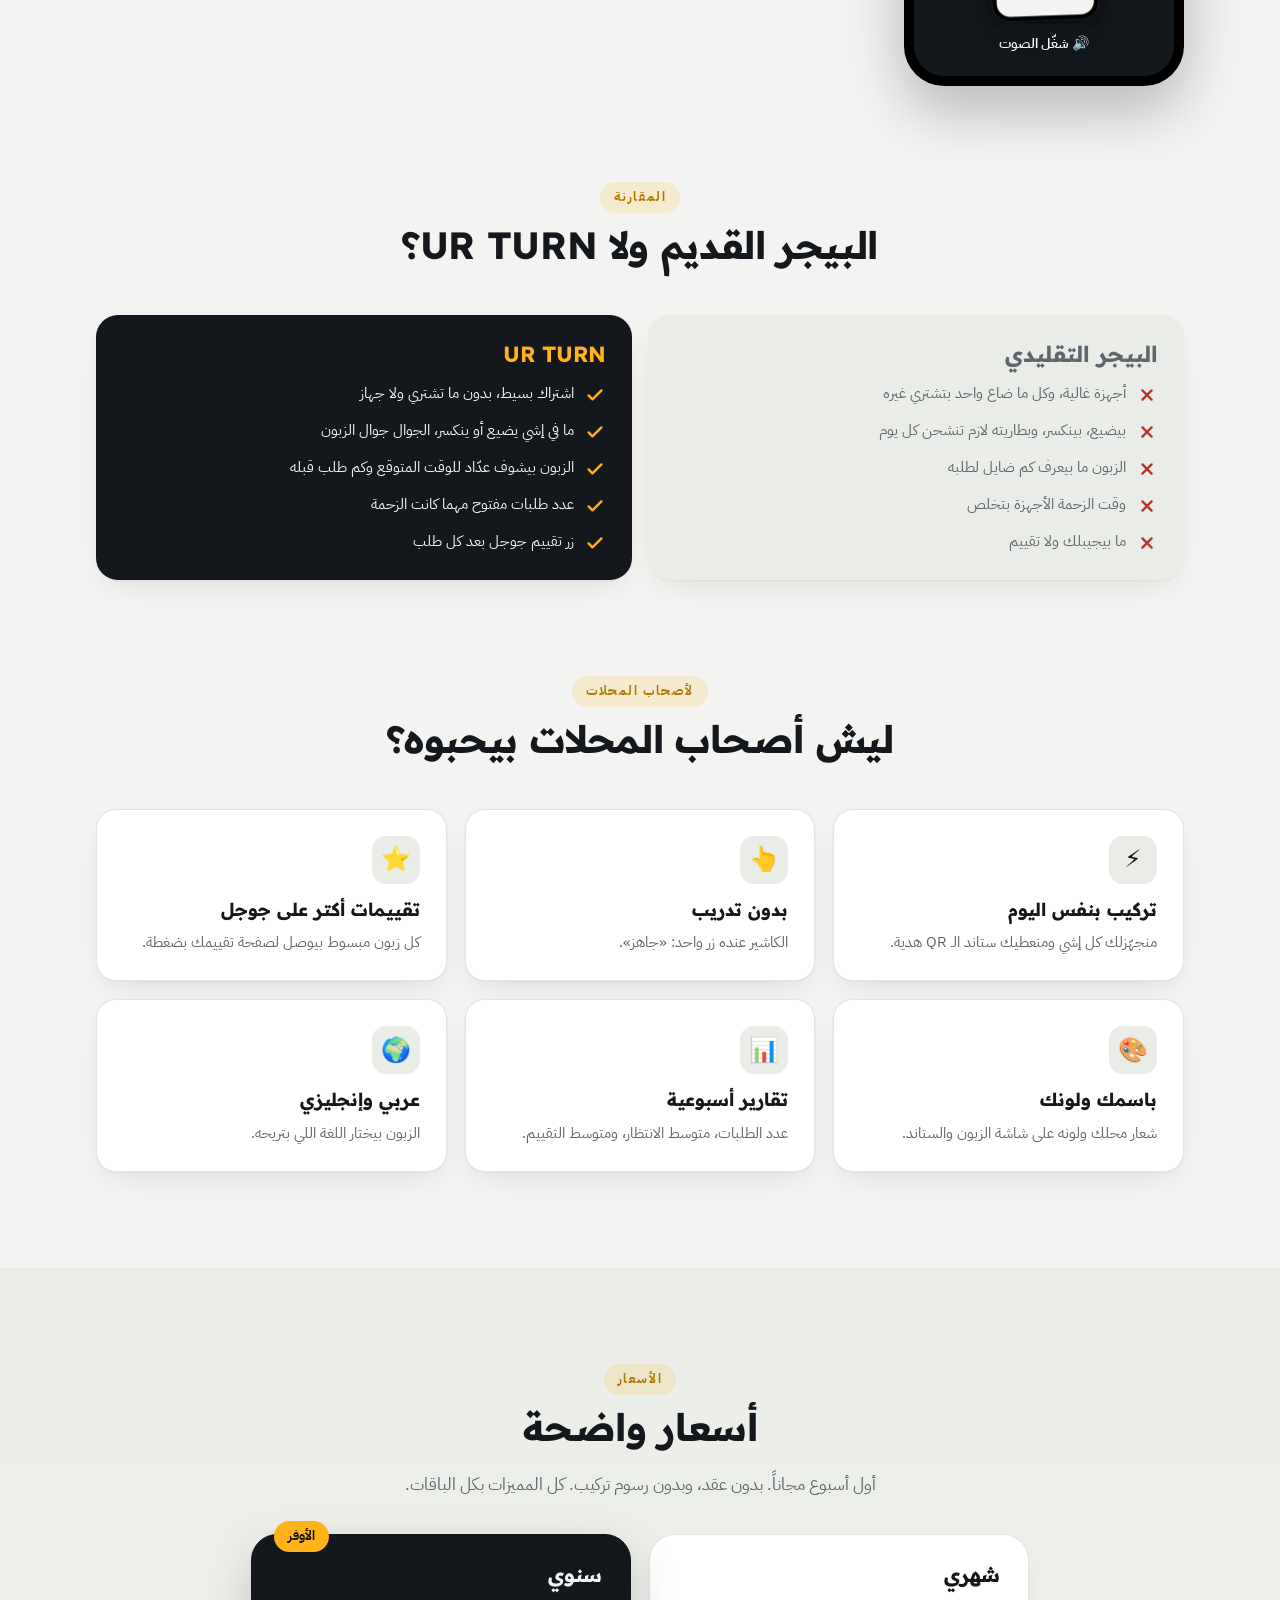
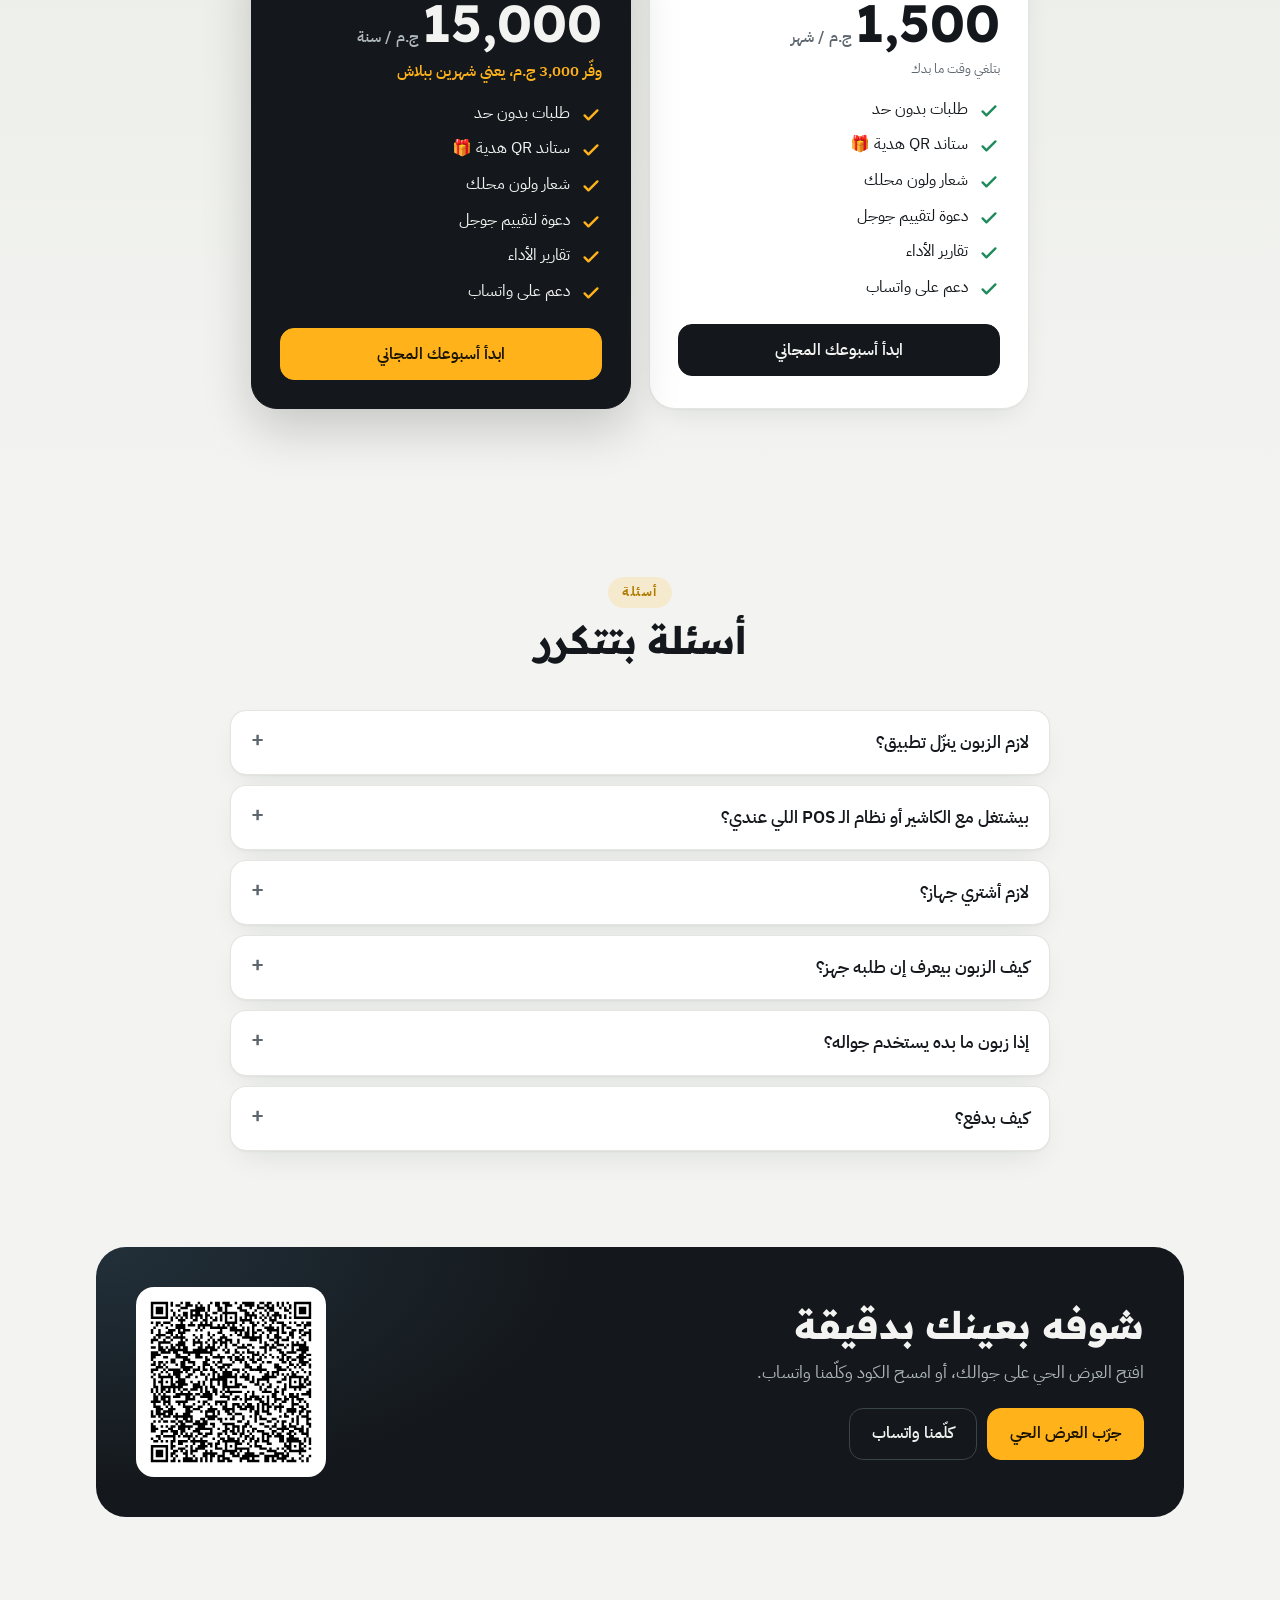
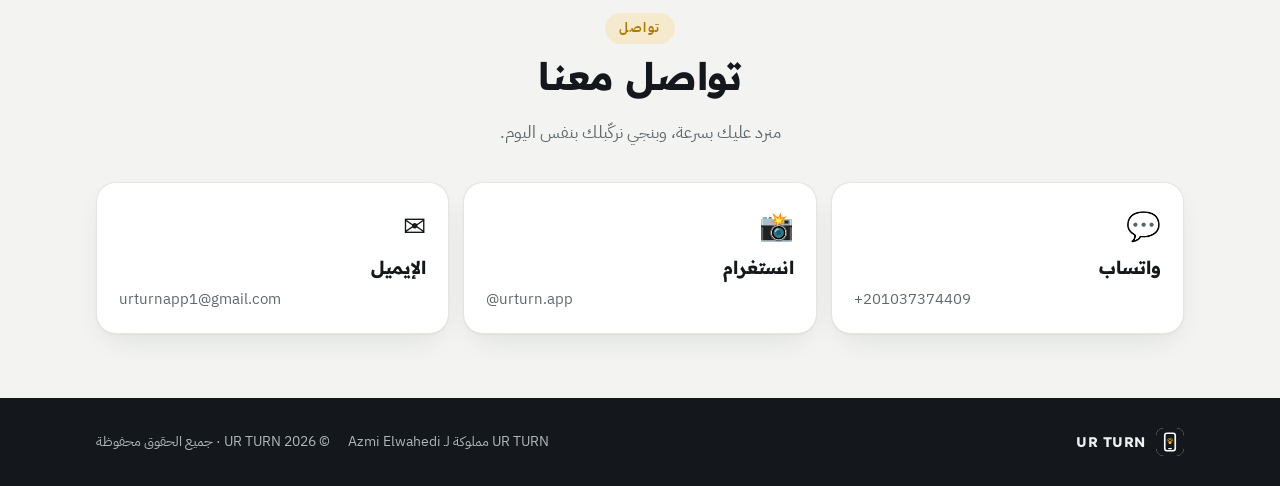
==== commit 3833cd8c: "Update UR TURN WhatsApp number to +201037374409 Co-Authored-By: Claude Opus 5.5 <noreply@anthropic.c" ====
--- a/beta/index.html
+++ b/beta/index.html
@@ -13,7 +13,7 @@
 <link rel="preconnect" href="https://fonts.googleapis.com">
 <link rel="preconnect" href="https://fonts.gstatic.com" crossorigin>
 <link rel="stylesheet" href="https://fonts.googleapis.com/css2?family=Readex+Pro:wght@400;500;600;700&family=IBM+Plex+Sans+Arabic:wght@400;500;600&display=swap">
-<link rel="stylesheet" href="style.css?v=202610312250">
+<link rel="stylesheet" href="style.css?v=202611020207">
 </head>
 <body>
 <div id="intro" hidden><div class="in-wrap"><img src="icon-512.png" alt="" width="112" height="112"><b>UR TURN</b><span id="intro-t"></span><i></i></div></div>
@@ -32,13 +32,13 @@
 </header>
 <main id="app"></main>
 <div class="toast" id="toast" hidden></div>
-<script src="qrcode.js?v=202610312250"></script>
-<!-- app.js?v=202610312250 (lets pages from the old one-file version notice updates) -->
-<script src="core.js?v=202610312250"></script>
+<script src="qrcode.js?v=202611020207"></script>
+<!-- app.js?v=202611020207 (lets pages from the old one-file version notice updates) -->
+<script src="core.js?v=202611020207"></script>
 <script>
 // Load only the part this page needs (customer / cashier / admin / home), then start.
 (function(){var p=new URLSearchParams(location.search),s=p.get("s")||"",v=p.get("v")||(s?"customer":"home"),
-sa=window.matchMedia("(display-mode: standalone)").matches||navigator.standalone===true,ver="202610312250";
+sa=window.matchMedia("(display-mode: standalone)").matches||navigator.standalone===true,ver="202611020207";
 var parts=v==="admin"?["admin"]:(v==="cashier"||v==="owner")?["cashier"]:((v==="home"&&!sa)||v==="demo")?["customer","cashier","home"]:["customer"];
 var i=0;(function next(){if(i>=parts.length){boot();return;}var sc=document.createElement("script");sc.src=parts[i++]+".js?v="+ver;sc.onload=next;
 sc.onerror=function(){document.getElementById("app").innerHTML='<div class="center-msg"><p>⚠️ تعذّر التحميل، اسحب الصفحة لتحت للتحديث.</p></div>';};document.head.appendChild(sc);})();})();
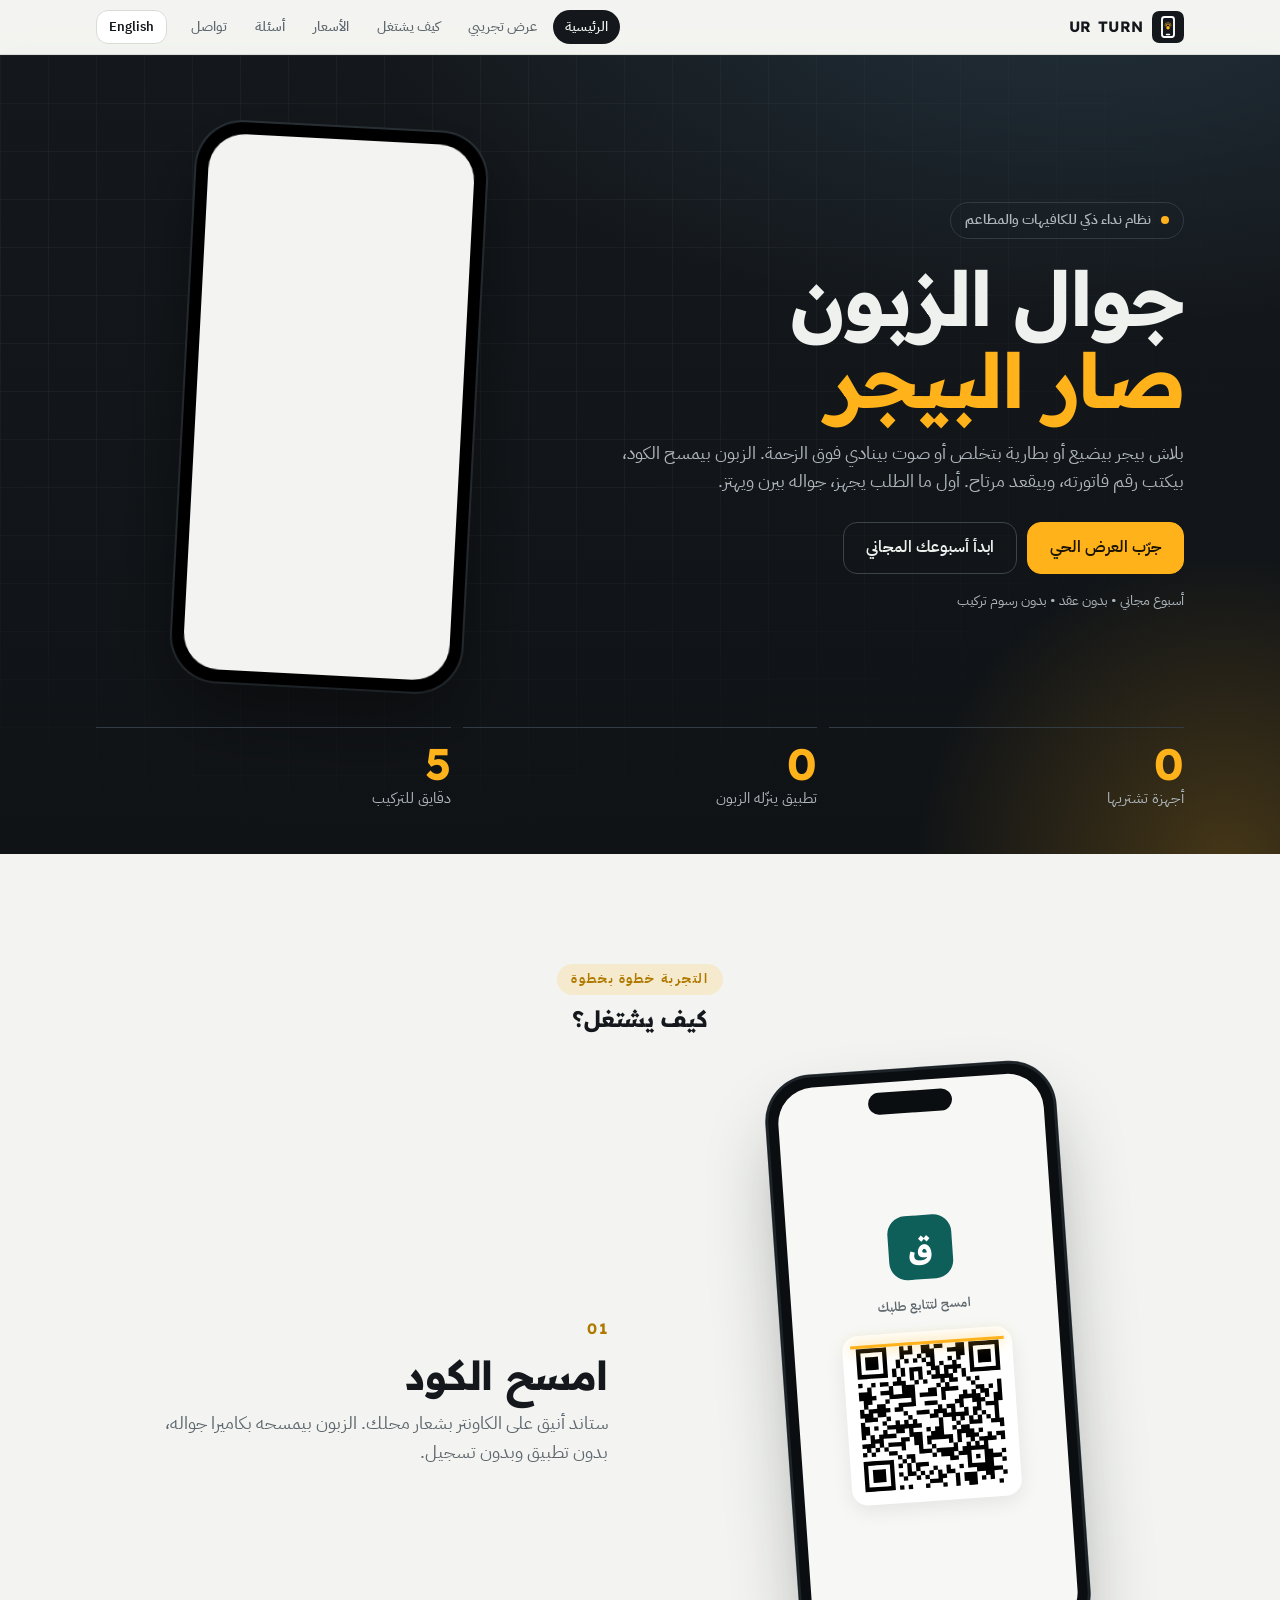
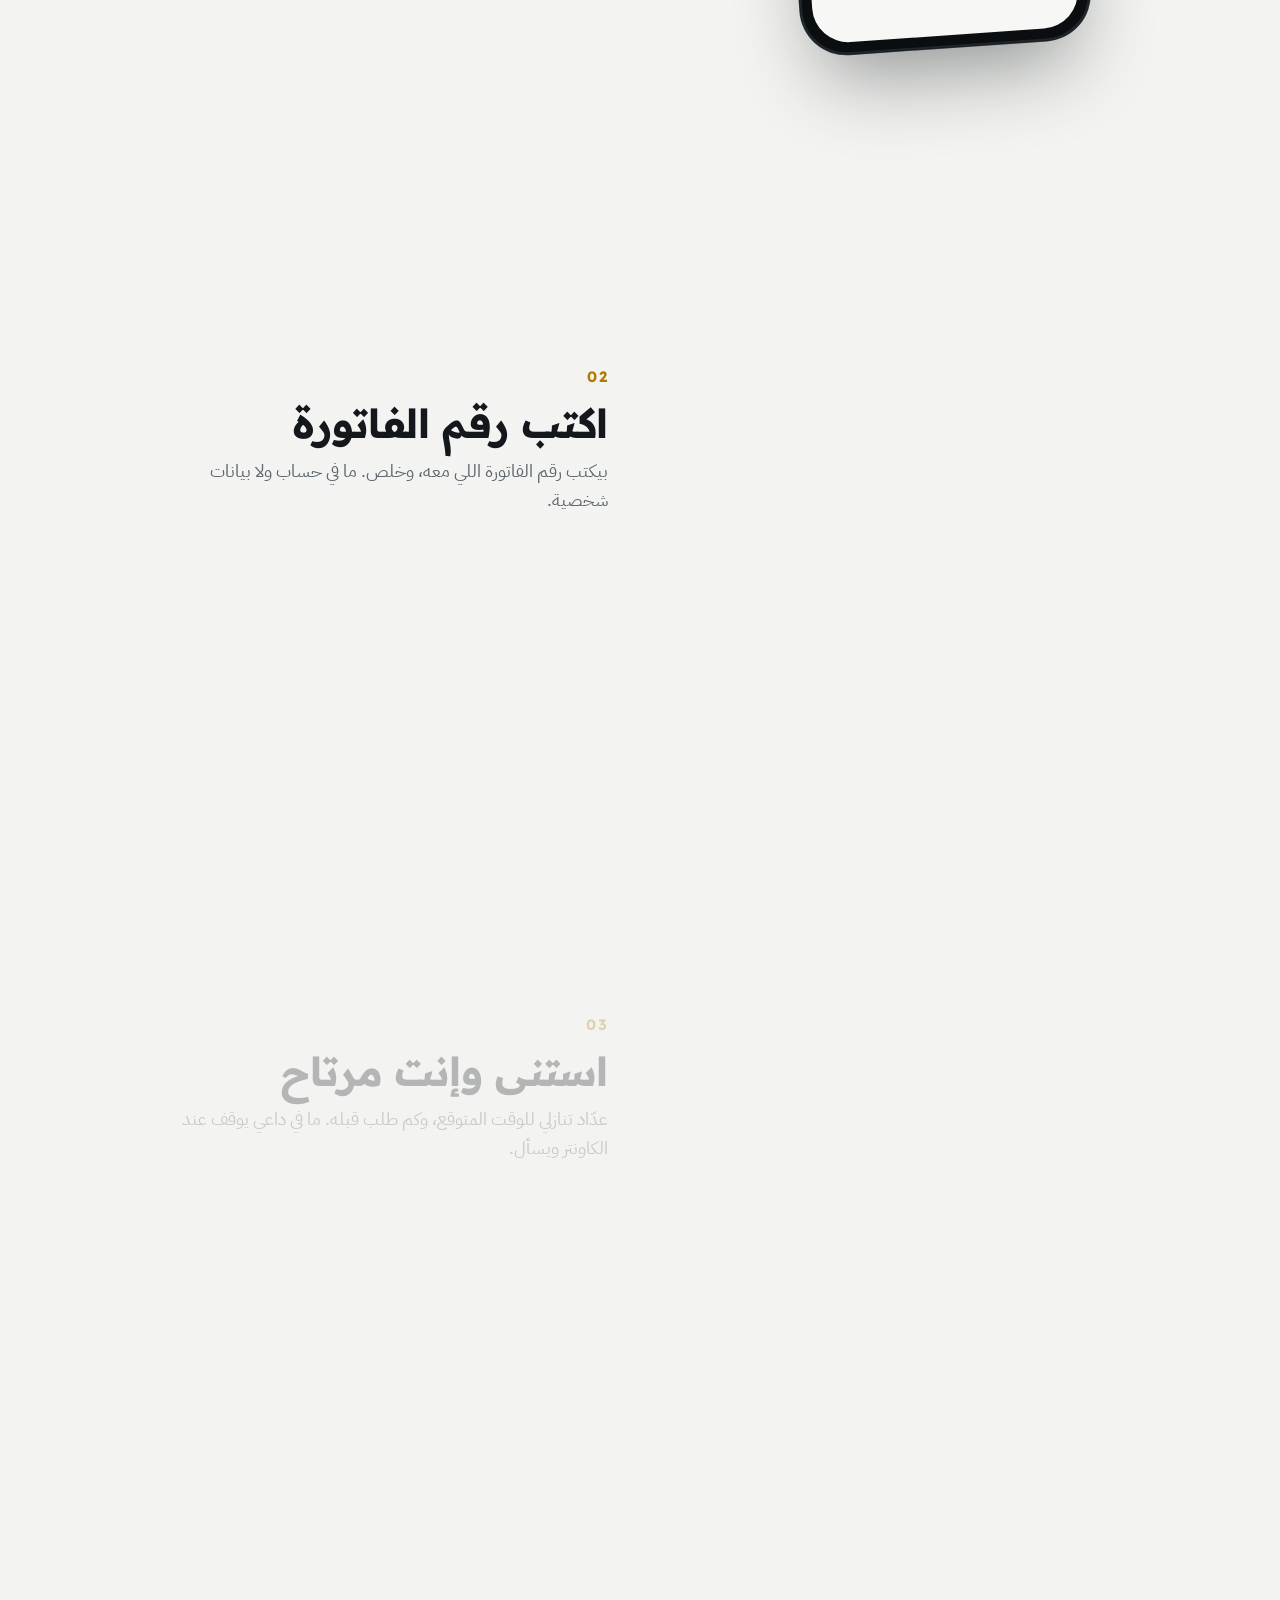
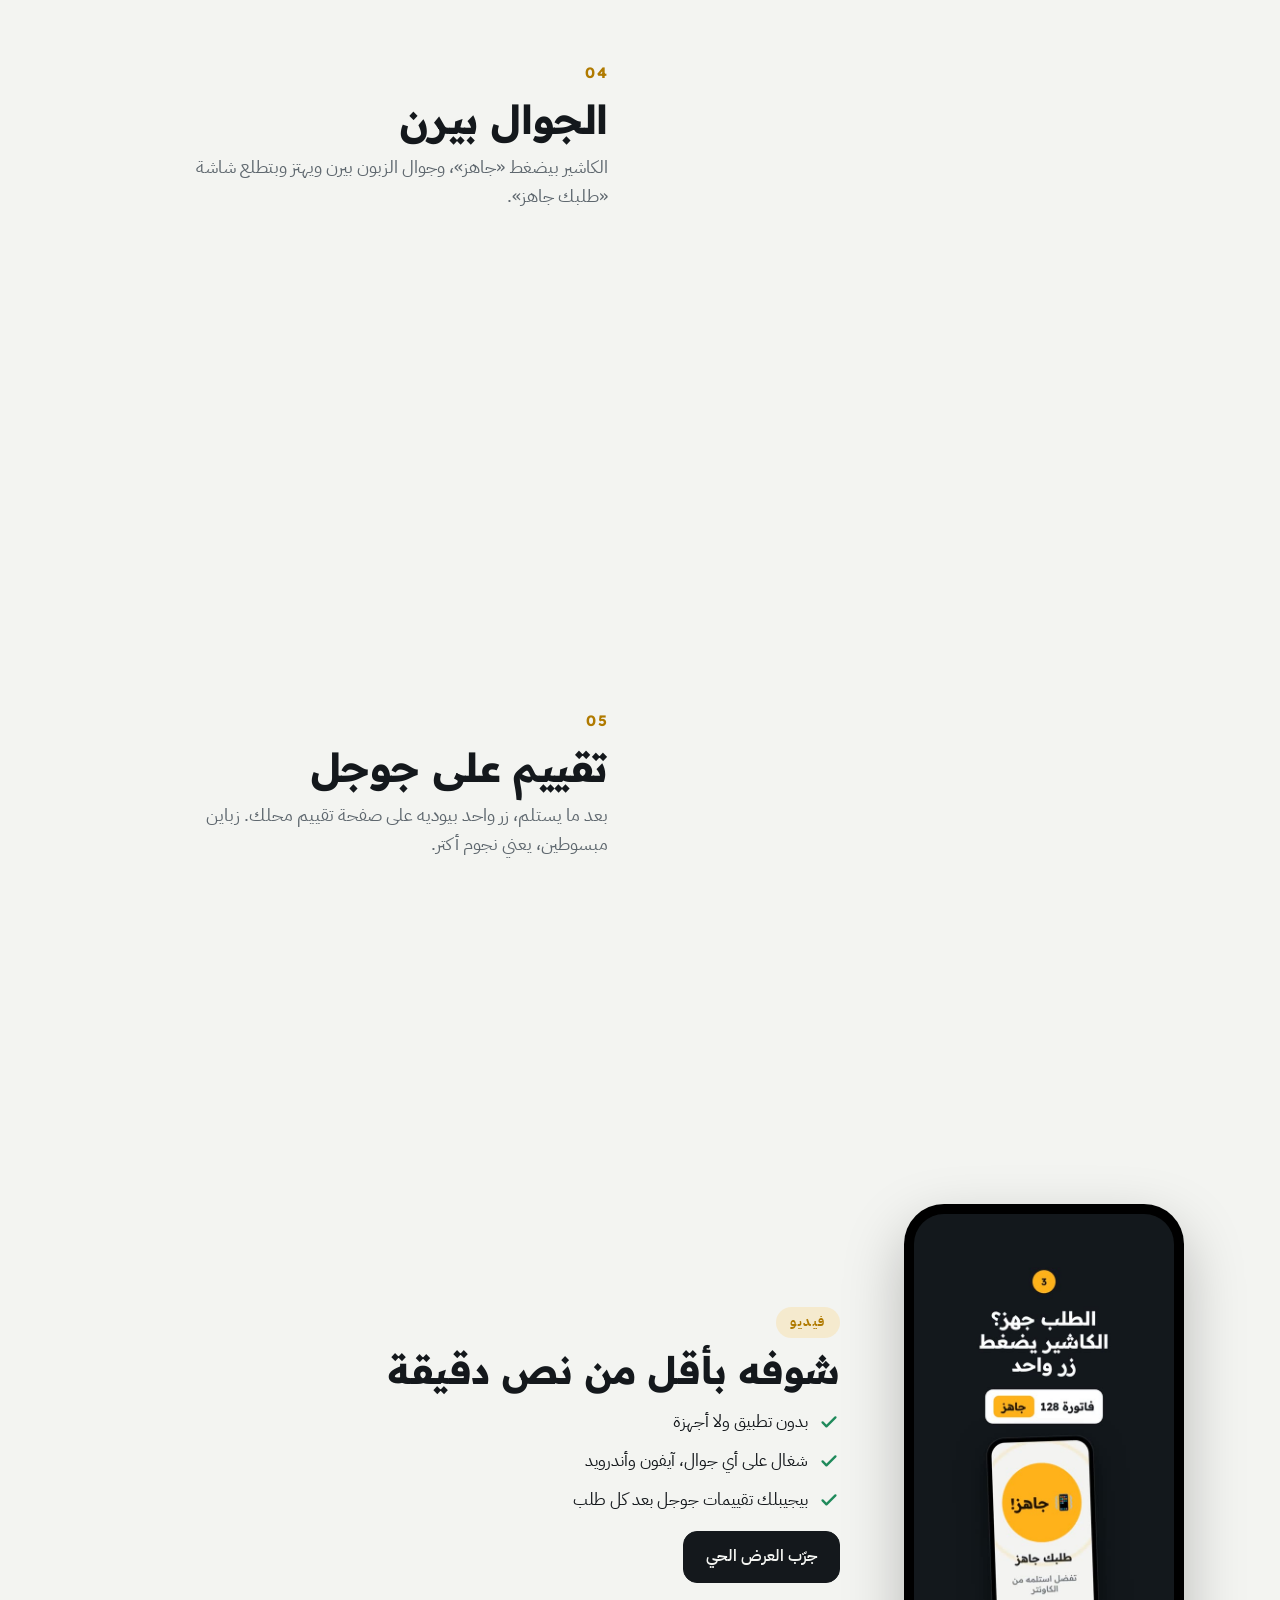
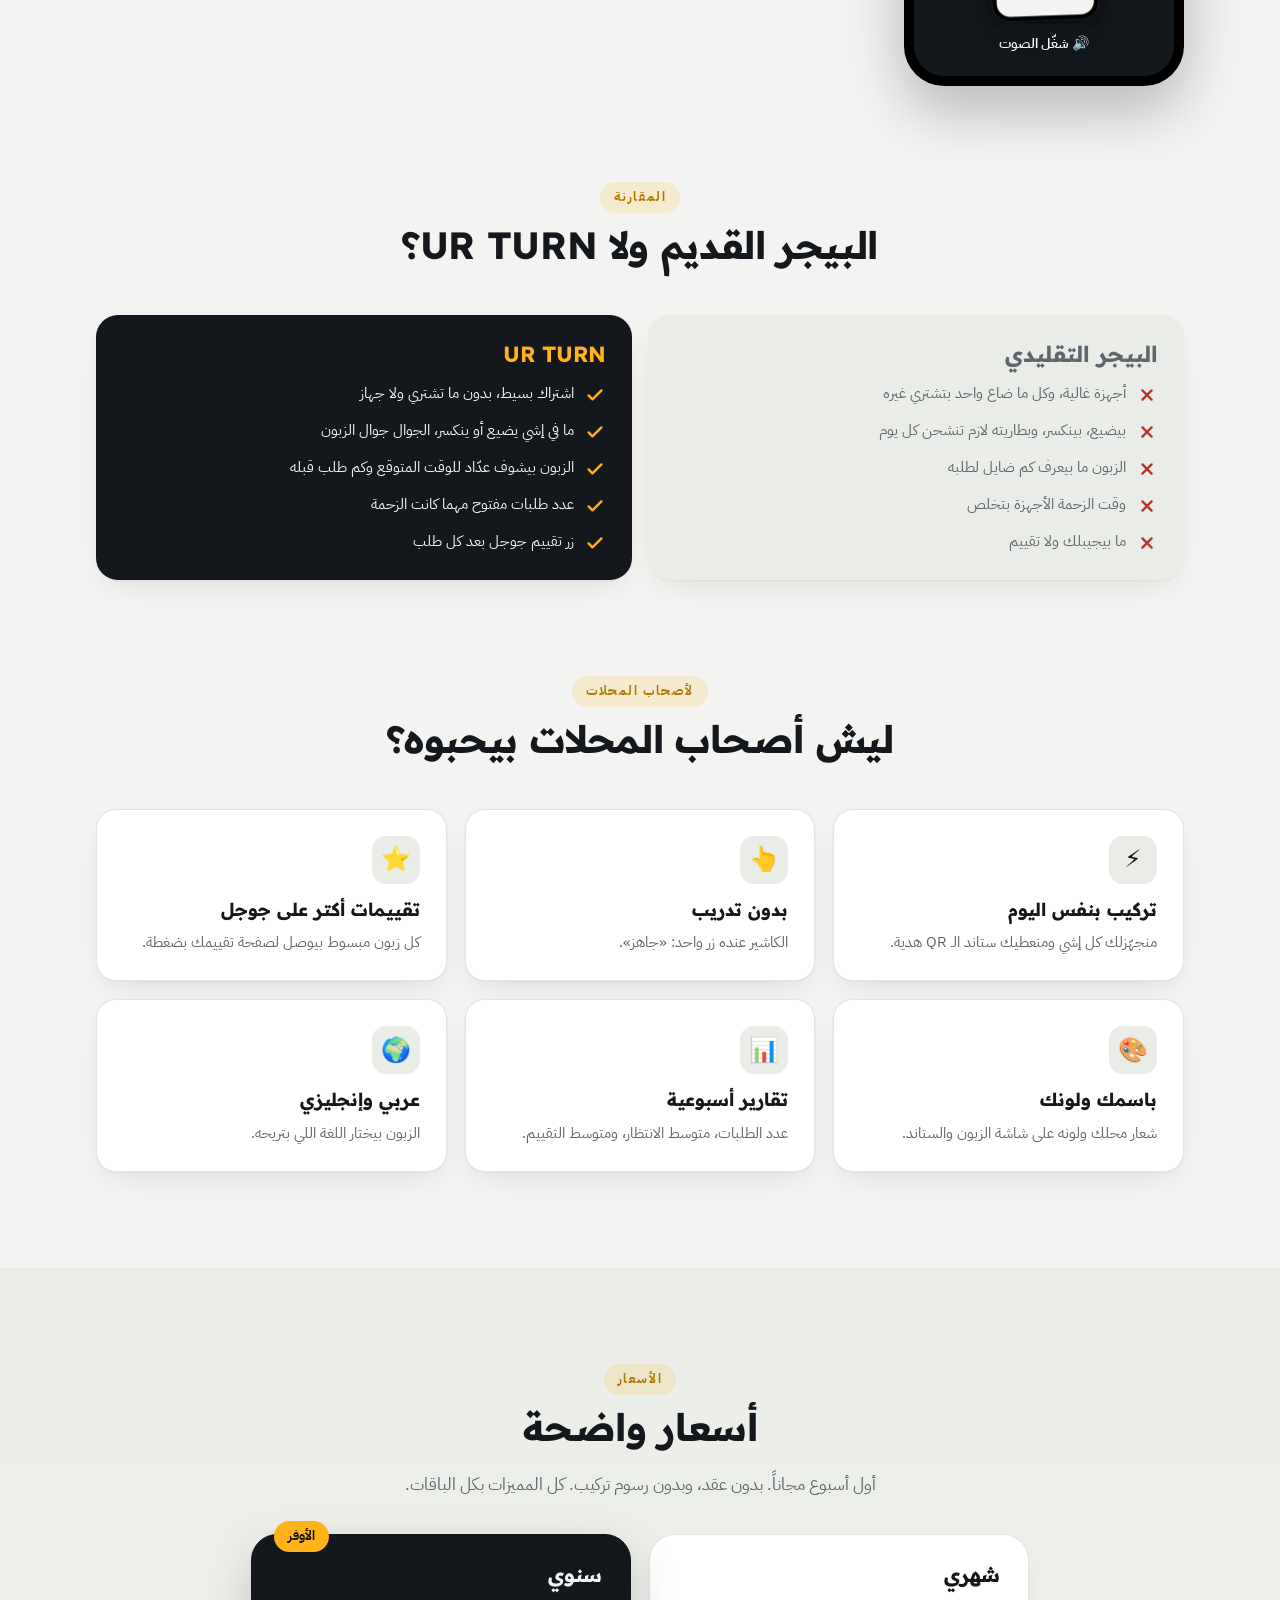
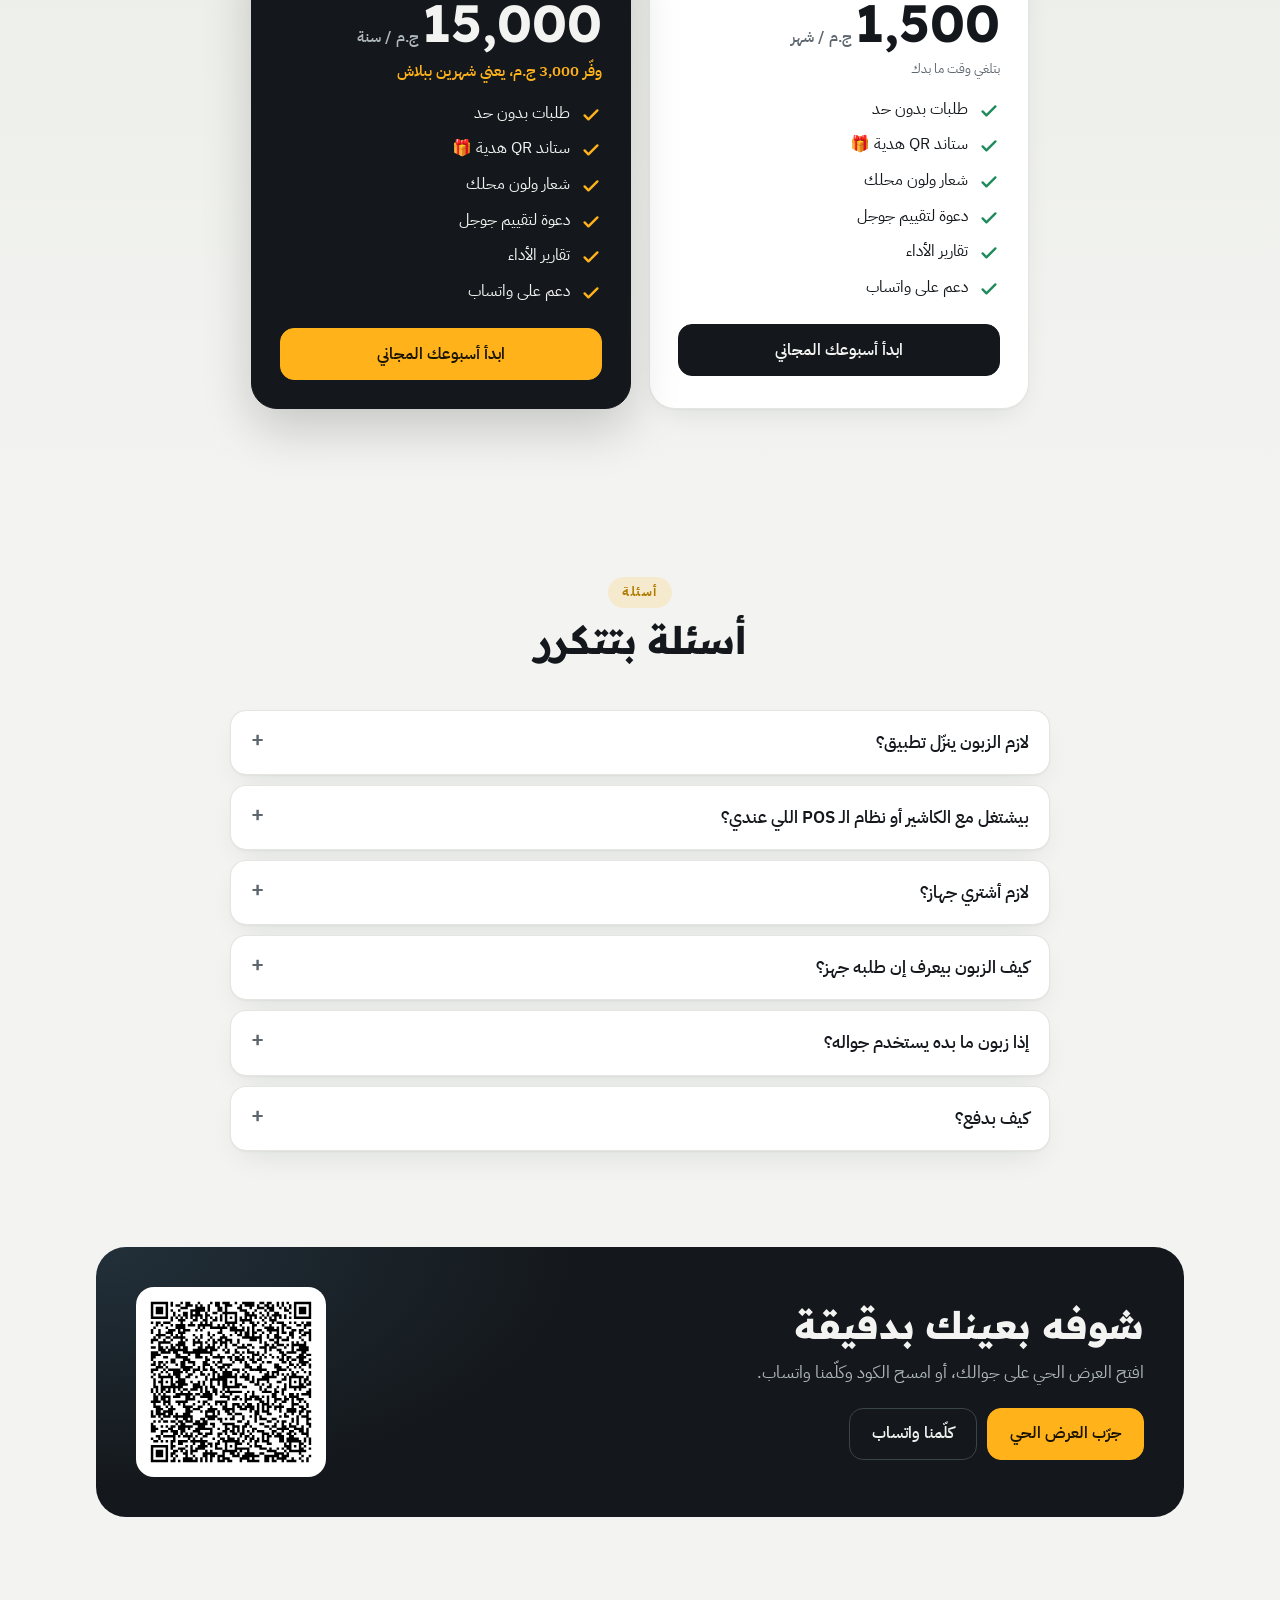
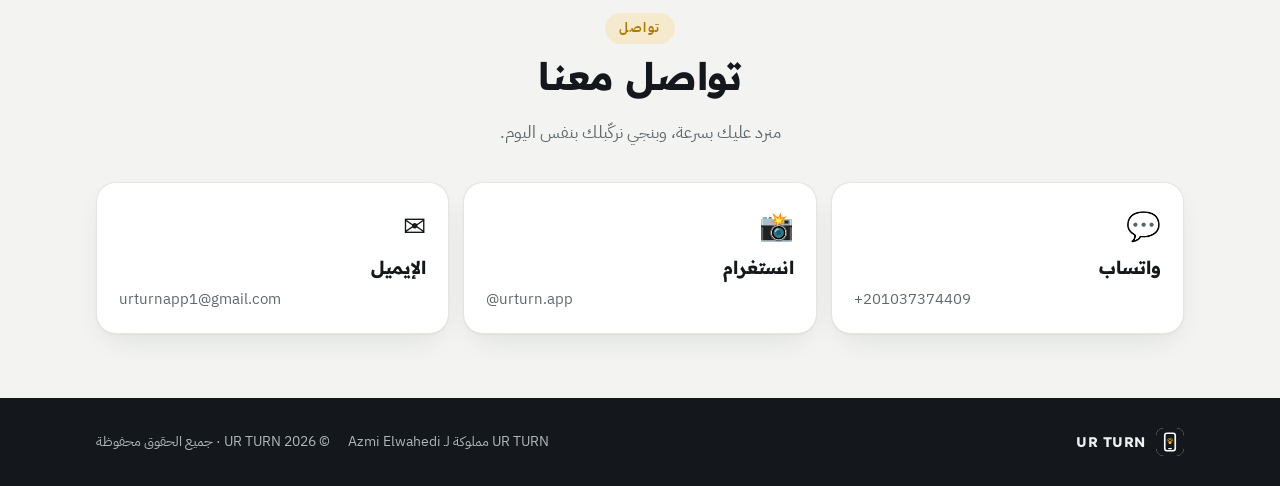
==== commit 614889dc: "Beta: loyalty stamps card (customer, cashier gift tag, admin setting) + test Co-Authored-By: Claude " ====
--- a/beta/index.html
+++ b/beta/index.html
@@ -13,7 +13,7 @@
 <link rel="preconnect" href="https://fonts.googleapis.com">
 <link rel="preconnect" href="https://fonts.gstatic.com" crossorigin>
 <link rel="stylesheet" href="https://fonts.googleapis.com/css2?family=Readex+Pro:wght@400;500;600;700&family=IBM+Plex+Sans+Arabic:wght@400;500;600&display=swap">
-<link rel="stylesheet" href="style.css?v=202611020207">
+<link rel="stylesheet" href="style.css?v=202611021548">
 </head>
 <body>
 <div id="intro" hidden><div class="in-wrap"><img src="icon-512.png" alt="" width="112" height="112"><b>UR TURN</b><span id="intro-t"></span><i></i></div></div>
@@ -32,13 +32,13 @@
 </header>
 <main id="app"></main>
 <div class="toast" id="toast" hidden></div>
-<script src="qrcode.js?v=202611020207"></script>
-<!-- app.js?v=202611020207 (lets pages from the old one-file version notice updates) -->
-<script src="core.js?v=202611020207"></script>
+<script src="qrcode.js?v=202611021548"></script>
+<!-- app.js?v=202611021548 (lets pages from the old one-file version notice updates) -->
+<script src="core.js?v=202611021548"></script>
 <script>
 // Load only the part this page needs (customer / cashier / admin / home), then start.
 (function(){var p=new URLSearchParams(location.search),s=p.get("s")||"",v=p.get("v")||(s?"customer":"home"),
-sa=window.matchMedia("(display-mode: standalone)").matches||navigator.standalone===true,ver="202611020207";
+sa=window.matchMedia("(display-mode: standalone)").matches||navigator.standalone===true,ver="202611021548";
 var parts=v==="admin"?["admin"]:(v==="cashier"||v==="owner")?["cashier"]:((v==="home"&&!sa)||v==="demo")?["customer","cashier","home"]:["customer"];
 var i=0;(function next(){if(i>=parts.length){boot();return;}var sc=document.createElement("script");sc.src=parts[i++]+".js?v="+ver;sc.onload=next;
 sc.onerror=function(){document.getElementById("app").innerHTML='<div class="center-msg"><p>⚠️ تعذّر التحميل، اسحب الصفحة لتحت للتحديث.</p></div>';};document.head.appendChild(sc);})();})();
--- a/beta/style.css
+++ b/beta/style.css
@@ -541,3 +541,17 @@
 /* cashier: alerts on/off next to the order number */
 .pbell{display:block;font-size:20px;line-height:1;margin-top:4px}
 .pbell.off{opacity:.9}
+
+/* loyalty card */
+.loyal{background:var(--bg);border-radius:18px;padding:14px 16px;display:grid;gap:8px;justify-items:center;text-align:center;margin-top:14px}
+.loyal-top{display:flex;gap:10px;align-items:center;justify-content:center;flex-wrap:wrap}
+.loyal-plus{background:var(--shop,#FFB21A);color:#fff;border-radius:999px;padding:2px 10px;font-size:13px;font-weight:700;animation:lpop .5s ease-out}
+.loyal-dots{display:flex;gap:6px;flex-wrap:wrap;justify-content:center}
+.loyal-dots i{width:34px;height:34px;border-radius:50%;border:2px dashed rgba(127,127,127,.45);display:grid;place-items:center;font-style:normal;font-size:18px}
+.loyal-dots i.on{border:2px solid var(--shop,#FFB21A);background:rgba(255,178,26,.14)}
+.loyal small{font-size:14px;line-height:1.5}
+.loyal .loyal-hint{opacity:.7;font-size:12.5px}
+.loyal.gift-on{display:block;background:#FFF4D6;color:#5a3d00;font-size:15px;line-height:1.5;border:2px solid #FFB21A}
+.gift-tag{display:inline-block;background:#FFF4D6;color:#5a3d00;border:1.5px solid #FFB21A;border-radius:999px;padding:2px 10px;font-weight:700;font-size:13px}
+@keyframes lpop{from{transform:scale(.6);opacity:0}to{transform:scale(1);opacity:1}}
+@media (prefers-reduced-motion:reduce){.loyal-plus{animation:none}}
